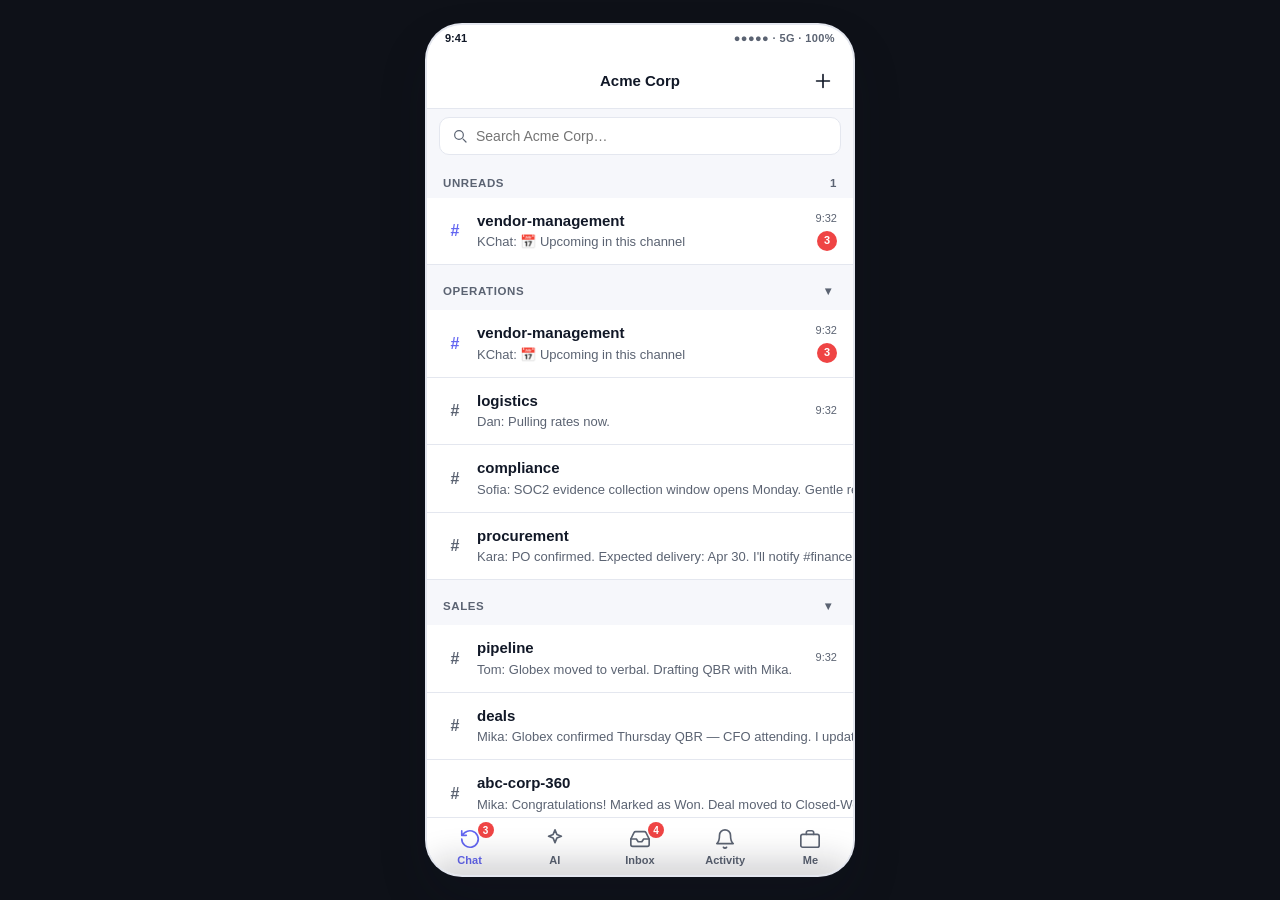
==== mobile/index.html @ 50e3dfcb "feat(mobile): messaging-first click-through under mobile/ - 12 screens across 5 tabs (Chat / AI / In" ====
<!doctype html>
<html lang="en">
<head>
  <meta charset="utf-8"/>
  <meta name="viewport" content="width=device-width, initial-scale=1, viewport-fit=cover"/>
  <meta name="theme-color" content="#6366f1"/>
  <title>KChat B2B — Mobile Demo</title>
  <meta name="description" content="Static HTML/CSS/JS mobile click-through demo of the KChat B2B messaging-first experience."/>

  <!-- Reuse desktop card chrome + design tokens; mobile stylesheets layer on top. -->
  <link rel="stylesheet" href="../desktop/css/variables.css"/>
  <link rel="stylesheet" href="../desktop/css/cards.css"/>
  <link rel="stylesheet" href="css/variables.css"/>
  <link rel="stylesheet" href="css/components.css"/>
  <link rel="stylesheet" href="css/layout.css"/>
  <link rel="stylesheet" href="css/tabs.css"/>
  <link rel="stylesheet" href="css/chat.css"/>
  <link rel="stylesheet" href="css/thread.css"/>
  <link rel="stylesheet" href="css/ai.css"/>
  <link rel="stylesheet" href="css/kapps.css"/>
  <link rel="stylesheet" href="css/inbox.css"/>
  <link rel="stylesheet" href="css/activity.css"/>
  <link rel="stylesheet" href="css/profile.css"/>
  <link rel="stylesheet" href="css/transitions.css"/>
</head>
<body>

<div class="phone" id="phone">
  <!-- Cosmetic top safe-area / status bar -->
  <div class="status-bar" aria-hidden="true">
    <span class="sb-time">9:41</span>
    <span class="sb-right">●●●●● · 5G · 100%</span>
  </div>

  <!-- Top app bar — title and back button rendered per screen -->
  <header class="topbar" id="topbar" role="banner"></header>

  <!-- Stacked screens. Each tab stack pushes screens here; only one is visible. -->
  <main class="content" id="content" role="main">

    <!-- Chat tab root: channel list -->
    <section class="screen" data-screen="channel-list" data-tab="chat" data-root="true"></section>
    <!-- Channel chat (pushed) -->
    <section class="screen" data-screen="channel-chat" data-tab="chat"></section>
    <!-- Thread detail (pushed) -->
    <section class="screen" data-screen="thread-detail" data-tab="chat"></section>

    <!-- AI tab root: action launcher full-screen -->
    <section class="screen" data-screen="ai-launcher" data-tab="ai" data-root="true"></section>
    <!-- Brief builder (pushed) -->
    <section class="screen" data-screen="ai-brief" data-tab="ai"></section>
    <!-- Processing (pushed) -->
    <section class="screen" data-screen="ai-processing" data-tab="ai"></section>
    <!-- Output review (pushed) -->
    <section class="screen" data-screen="ai-output" data-tab="ai"></section>

    <!-- Inbox tab root -->
    <section class="screen" data-screen="inbox" data-tab="inbox" data-root="true"></section>

    <!-- Activity tab root -->
    <section class="screen" data-screen="activity" data-tab="activity" data-root="true"></section>

    <!-- Me tab root -->
    <section class="screen" data-screen="me" data-tab="me" data-root="true"></section>

    <!-- KApps (pushed; reachable from any tab) -->
    <section class="screen" data-screen="tasks" data-tab="*"></section>
    <section class="screen" data-screen="task-detail" data-tab="*"></section>
    <section class="screen" data-screen="approval-review" data-tab="*"></section>
    <section class="screen" data-screen="ai-employee" data-tab="*"></section>

  </main>

  <!-- Bottom tab bar -->
  <nav class="tabbar" id="tabbar" role="tablist" aria-label="Primary"></nav>

  <!-- Bottom sheet container (overlay) -->
  <div class="sheet-root" id="sheet-root" aria-hidden="true">
    <div class="sheet-backdrop" data-sheet-action="close"></div>
    <div class="sheet" role="dialog" aria-modal="true">
      <div class="sheet-grabber" data-sheet-action="close"></div>
      <div class="sheet-body" id="sheet-body"></div>
    </div>
  </div>
</div>

<script type="module" src="js/app.js"></script>

</body>
</html>
---- desktop/css/variables.css ----
:root {
  /* Color system */
  --bg:           #f6f7fb;
  --surface:      #ffffff;
  --surface-2:   #f1f3f9;
  --surface-sunken: #eceff7;
  --border:       #e4e7ef;
  --border-strong:#c9cfdd;
  --text:         #111827;
  --text-muted:   #5b6372;
  --text-soft:    #8a93a6;
  --inverse:      #ffffff;

  --primary:       #6366f1;
  --primary-600:   #5457e5;
  --primary-50:    #eef0ff;
  --accent:        #8b5cf6;
  --accent-50:     #f3efff;

  --success:       #10b981;
  --success-50:    #ecfdf5;
  --warning:       #f59e0b;
  --warning-50:    #fffbeb;
  --danger:        #ef4444;
  --danger-50:     #fef2f2;
  --info:          #0ea5e9;
  --info-50:       #eff9ff;

  --ai:            #8b5cf6;
  --ai-50:         #f3efff;
  --ai-strong:     #7c3aed;

  /* Sidebar / channel dark variant */
  --sb-bg:         #1d2030;
  --sb-bg-2:       #252a3d;
  --sb-text:       #d6d9e6;
  --sb-text-mut:   #8d93a8;
  --sb-hover:      #2e3348;
  --sb-active:     #3b4162;
  --sb-divider:    #2e3348;

  /* Typography */
  --font-ui:       -apple-system, BlinkMacSystemFont, "Inter", "Segoe UI", Roboto, "Helvetica Neue", Arial, sans-serif;
  --font-mono:     ui-monospace, SFMono-Regular, Menlo, Monaco, Consolas, "Liberation Mono", "Courier New", monospace;
  --fs-xs:         11px;
  --fs-sm:         12px;
  --fs-md:         13px;
  --fs-base:       14px;
  --fs-lg:         16px;
  --fs-xl:         19px;
  --fs-2xl:        24px;

  /* Radius + shadow */
  --r-sm:          6px;
  --r-md:          10px;
  --r-lg:          14px;
  --r-xl:          20px;
  --r-pill:        999px;

  --shadow-sm:    0 1px 2px rgba(16, 24, 40, 0.06);
  --shadow-md:    0 6px 16px rgba(16, 24, 40, 0.08);
  --shadow-lg:    0 24px 48px rgba(16, 24, 40, 0.14);

  /* Layout */
  --tenant-rail-w: 60px;
  --sidebar-w:     260px;
  --right-panel-w: 380px;
  --topbar-h:      52px;
  --compose-h:     78px;

  /* Motion */
  --ease:          cubic-bezier(.2,.7,.2,1);
  --dur-fast:      120ms;
  --dur-med:       220ms;
  --dur-slow:      360ms;
}

* { box-sizing: border-box; }
html, body { margin: 0; padding: 0; height: 100%; }
body {
  font-family: var(--font-ui);
  font-size: var(--fs-base);
  color: var(--text);
  background: var(--bg);
  line-height: 1.45;
  -webkit-font-smoothing: antialiased;
  -moz-osx-font-smoothing: grayscale;
}
button { font-family: inherit; font-size: inherit; }
input, select, textarea { font-family: inherit; font-size: inherit; }
a { color: var(--primary); text-decoration: none; }
a:hover { text-decoration: underline; }
:focus-visible { outline: 2px solid var(--primary); outline-offset: 2px; }
---- desktop/css/cards.css ----
/* KApp cards rendered inline in chat */
.kcard {
  margin-top: 8px;
  border: 1px solid var(--border);
  border-radius: 12px;
  background: var(--surface);
  overflow: hidden;
  max-width: 520px;
  box-shadow: var(--shadow-sm);
}
.kcard .kcard-head {
  display: flex; align-items: center; gap: 8px;
  padding: 10px 12px;
  background: var(--surface-2);
  border-bottom: 1px solid var(--border);
  font-size: 12px;
  color: var(--text-muted);
}
.kcard .kcard-head .kc-icon {
  width: 20px; height: 20px; border-radius: 5px;
  background: var(--primary-50); color: var(--primary-600);
  display: grid; place-items: center; font-weight: 700; font-size: 10px;
}
.kcard .kcard-head .kc-title { font-weight: 600; color: var(--text); }
.kcard .kcard-head .spacer { flex: 1; }
.kcard .kcard-body { padding: 12px; }
.kcard .kcard-title {
  font-weight: 600; font-size: 14px; margin-bottom: 4px;
}
.kcard .kcard-desc {
  font-size: 12.5px; color: var(--text-muted);
  display: -webkit-box; -webkit-line-clamp: 2; -webkit-box-orient: vertical; overflow: hidden;
}
.kcard .kcard-foot {
  border-top: 1px solid var(--border);
  padding: 8px 12px;
  display: flex; gap: 8px; justify-content: flex-end; align-items: center;
  background: var(--surface);
}
.kcard .kcard-foot .meta { color: var(--text-muted); font-size: 11.5px; margin-right: auto; }

.kcard-tasks .task-mini {
  display: grid; grid-template-columns: 1fr auto; gap: 8px; padding: 6px 0;
  border-top: 1px dashed var(--border);
}
.kcard-tasks .task-mini:first-child { border-top: 0; padding-top: 0; }
.kcard-tasks .task-mini .tt { font-size: 13px; }
.kcard-tasks .task-mini .tm { font-size: 11.5px; color: var(--text-muted); }

.kcard-artifact .art-icon {
  width: 36px; height: 36px; border-radius: 8px;
  background: var(--primary-50); color: var(--primary-600);
  display: grid; place-items: center; font-weight: 700;
}

.kcard-approval .ap-amount { font-size: 16px; font-weight: 700; }

/* Integrated workspace cards (v0.5) — email / deal / calendar reminder.
   All use kcardShell so the baseline chrome matches other inline cards;
   only the left accent and the calendar reminder layout are bespoke. */
.kcard.kcard-email { border-left: 3px solid var(--info); }
.kcard.kcard-deal  { border-left: 3px solid var(--success); }

.kcard .email-ai-summary {
  display: flex; gap: 6px; align-items: flex-start;
  padding: 8px 10px;
  background: var(--ai-50);
  color: var(--ai-strong);
  border-radius: 8px;
  font-size: 12.5px;
}
.kcard .deal-ai-insight {
  padding: 8px 10px;
  background: var(--ai-50);
  color: var(--ai-strong);
  border-radius: 8px;
  font-size: 12.5px;
  display: flex; gap: 6px; align-items: center;
}
.kcard .ap-amount { font-size: 16px; font-weight: 700; }

/* Calendar reminder card — compact system-style, no full kcardShell. */
.kcard-calendar {
  margin-top: 8px;
  display: grid;
  grid-template-columns: 32px 1fr auto;
  gap: 10px; align-items: center;
  padding: 10px 12px;
  max-width: 520px;
  background: var(--surface-2);
  border: 1px solid var(--border);
  border-left: 3px solid var(--primary);
  border-radius: 10px;
  cursor: pointer;
}
.kcard-calendar .kc-cal-icon { font-size: 18px; }
.kcard-calendar .kc-cal-title { font-weight: 600; font-size: 13.5px; }
.kcard-calendar .kc-cal-meta  { font-size: 12px; color: var(--text-muted); margin-top: 2px; }
.kcard-calendar .kc-cal-ai    { font-size: 11.5px; color: var(--text-muted); margin-top: 4px; }
.kcard-calendar .kc-cal-right { display: flex; align-items: center; gap: 8px; }
.kcard-calendar .cal-avatar   { margin-left: -6px; border: 2px solid var(--surface-2); }
.kcard-calendar .cal-avatar:first-child { margin-left: 0; }
.kcard-calendar:hover { border-color: var(--primary); }

/* AI suggestion card inline */
.ai-suggest {
  border: 1px dashed var(--ai-strong);
  background: var(--ai-50);
  border-radius: 10px;
  padding: 8px 10px;
  font-size: 12.5px;
  color: var(--ai-strong);
  margin-top: 6px;
  display: inline-flex; gap: 6px; align-items: center;
}

/* Domain card on home screen */
.domain-card {
  background: var(--surface); border: 1px solid var(--border); border-radius: var(--r-lg);
  padding: 16px; cursor: pointer; transition: transform var(--dur-fast) var(--ease), box-shadow var(--dur-fast) var(--ease);
  display: flex; flex-direction: column; gap: 10px;
  min-height: 130px;
}
.domain-card:hover { transform: translateY(-2px); box-shadow: var(--shadow-md); }
.domain-card .icon {
  width: 40px; height: 40px; border-radius: 10px;
  background: linear-gradient(135deg, var(--primary-50), var(--accent-50));
  color: var(--primary-600);
  display: grid; place-items: center; font-weight: 800; font-size: 14px;
}
.domain-card h3 { margin: 0; font-size: 15px; }
.domain-card .ccount { color: var(--text-muted); font-size: 12.5px; }
.domain-card .chip-row { display: flex; gap: 6px; flex-wrap: wrap; }

.pinned-list { display: flex; flex-direction: column; gap: 8px; }
.pinned-item {
  display: grid; grid-template-columns: 28px 1fr auto; gap: 10px; align-items: center;
  padding: 10px 12px; border: 1px solid var(--border); border-radius: 10px; background: var(--surface);
  cursor: pointer;
}
.pinned-item:hover { background: var(--surface-2); }
.pinned-item .pi-icon {
  width: 28px; height: 28px; border-radius: 6px; background: var(--primary-50); color: var(--primary-600);
  display: grid; place-items: center; font-weight: 700; font-size: 10.5px;
}
.pinned-item .pi-title { font-weight: 600; font-size: 13.5px; }
.pinned-item .pi-sub { font-size: 11.5px; color: var(--text-muted); }

/* Settings tabs */
.settings-tabs { display: flex; gap: 4px; padding: 6px; background: var(--surface-2); border-radius: 10px; }
.settings-tabs button {
  background: transparent; border: 0; padding: 6px 12px; border-radius: 8px;
  cursor: pointer; font-size: 13px; color: var(--text-muted); font-weight: 600;
}
.settings-tabs button.active { background: var(--surface); color: var(--text); box-shadow: var(--shadow-sm); }

.setting-row {
  display: grid; grid-template-columns: 1fr auto; gap: 16px; align-items: center;
  padding: 12px 14px; border: 1px solid var(--border); border-radius: 10px;
  background: var(--surface); margin-bottom: 8px;
}
.setting-row .label { font-weight: 600; font-size: 13.5px; }
.setting-row .sub { color: var(--text-muted); font-size: 12px; }

/* Toggle switch */
.toggle {
  position: relative; width: 38px; height: 22px;
  background: var(--border-strong); border-radius: 999px; cursor: pointer; transition: background var(--dur-fast) var(--ease);
}
.toggle::after {
  content: ""; position: absolute; top: 2px; left: 2px;
  width: 18px; height: 18px; background: white; border-radius: 999px;
  transition: transform var(--dur-fast) var(--ease);
  box-shadow: 0 1px 2px rgba(0,0,0,.2);
}
.toggle.on { background: var(--primary); }
.toggle.on::after { transform: translateX(16px); }

/* Publish confirm card */
.publish-confirm {
  padding: 14px; border-radius: 10px; background: var(--success-50); color: #066a4f;
  border: 1px solid #b9ecd5; display: flex; align-items: center; gap: 10px; margin-bottom: 10px;
}

/* Toast */
.toast {
  position: fixed; bottom: 20px; left: 50%; transform: translateX(-50%);
  background: var(--text); color: white;
  padding: 10px 14px; border-radius: 10px; font-size: 13px;
  box-shadow: var(--shadow-lg);
  z-index: 90;
  animation: toastIn .2s ease-out;
}
@keyframes toastIn { from { opacity: 0; transform: translate(-50%, 10px);} to { opacity: 1; transform: translate(-50%, 0);} }

/* ---------------- Business-suite cards (HR / Procurement / Finance / CRM) ---------------- */
.kcard-biz .kc-icon {
  background: linear-gradient(135deg, var(--primary-50), var(--accent-50));
  color: var(--primary-600);
}
.kcard-biz .bz-grid { display: flex; flex-direction: column; gap: 8px; }
.kcard-biz .bz-row {
  display: grid; grid-template-columns: 120px 1fr auto;
  gap: 10px; align-items: center; font-size: 12.5px;
}
.kcard-biz .bz-row .bz-label { color: var(--text-muted); font-weight: 600; }
.kcard-biz .bz-row .bz-values b { font-weight: 700; }
.kcard-biz .bz-bar {
  position: relative; height: 6px; border-radius: 999px;
  background: var(--surface-2); overflow: hidden;
}
.kcard-biz .bz-bar-fill {
  position: absolute; inset: 0 auto 0 0; height: 100%;
  background: linear-gradient(90deg, var(--primary-500, #6366f1), var(--accent-500, #8b5cf6));
  border-radius: 999px;
}
.kcard-biz .bz-bar-fill.warn {
  background: linear-gradient(90deg, #f59e0b, #ef4444);
}

.kcard-biz .bz-lines { display: flex; flex-direction: column; gap: 4px; margin-top: 6px; }
.kcard-biz .bz-line {
  display: flex; justify-content: space-between; gap: 10px;
  font-size: 12.5px; padding: 4px 0;
  border-top: 1px dashed var(--border);
}
.kcard-biz .bz-line:first-child { border-top: 0; }
.kcard-biz .bz-line .num { font-variant-numeric: tabular-nums; font-weight: 600; }
.kcard-biz .bz-line .num.warn { color: #b45309; }

.kcard-biz .bz-total {
  border-top: 1px solid var(--border);
  padding-top: 6px;
  font-size: 13px;
}
.kcard-biz .bz-total .warn { color: #b45309; }

.kcard-biz .bz-row-split {
  display: grid; grid-template-columns: 1fr 1fr 1fr; gap: 12px;
  padding: 6px 0;
}
.kcard-biz .bz-big { font-size: 16px; font-weight: 700; font-variant-numeric: tabular-nums; }

/* Budget summary table-like rows */
.kcard-biz .bz-bsum-head,
.kcard-biz .bz-bsum-row {
  display: grid; grid-template-columns: 1.5fr 1fr 1fr 0.6fr;
  gap: 8px; font-size: 12px; padding: 4px 0;
  align-items: center;
}
.kcard-biz .bz-bsum-head {
  color: var(--text-muted); font-weight: 600; text-transform: uppercase;
  font-size: 10.5px; letter-spacing: 0.04em;
  border-bottom: 1px solid var(--border);
  margin-bottom: 2px;
}
.kcard-biz .bz-bsum-row { border-top: 1px dashed var(--border); }
.kcard-biz .bz-bsum-row:first-of-type { border-top: 0; }
.kcard-biz .bz-bsum-row.flagged { color: #b45309; font-weight: 600; }
.kcard-biz .bz-bsum-row.flagged .bz-bsum-var::after { content: " ⚠"; }
.kcard-biz .bz-bsum-bud,
.kcard-biz .bz-bsum-act,
.kcard-biz .bz-bsum-var { font-variant-numeric: tabular-nums; text-align: right; }
.kcard-biz .bz-bsum-name { overflow: hidden; text-overflow: ellipsis; white-space: nowrap; }

/* Deal stage pip bar */
.kcard-biz .bz-pip-row {
  display: flex; gap: 0; align-items: center; flex-wrap: wrap;
  background: var(--surface-2); border-radius: 999px; padding: 4px;
}
.kcard-biz .bz-pip {
  flex: 1; text-align: center; font-size: 11px; font-weight: 600;
  color: var(--text-muted); padding: 4px 6px; border-radius: 999px;
  min-width: 0; white-space: nowrap;
}
.kcard-biz .bz-pip.done {
  background: var(--success-50); color: #066a4f;
}
.kcard-biz .bz-pip.current {
  background: var(--primary-600, #4f46e5); color: white;
}

/* Additional status-pill colors used by biz cards */
.status-pill.flagged    { background: var(--warning-50, #fef3c7); color: #8a5200; }
.status-pill.confirmed  { background: var(--success-50); color: #066a4f; }
.status-pill.sent       { background: var(--info-50,    #dbeafe); color: #075985; }
.status-pill.within-policy { background: var(--success-50); color: #066a4f; }
.status-pill.ready-to-post { background: var(--info-50,    #dbeafe); color: #075985; }
---- mobile/css/variables.css ----
/* Mobile-specific layout tokens. Color/typography tokens are inherited from
   ../desktop/css/variables.css and remain identical so card chrome matches. */
:root {
  --topbar-h:    56px;
  --statusbar-h: 28px;
  --tabbar-h:    58px;
  --compose-h:   56px;
  --content-pad: 16px;

  --fs-base: 15px;
  --fs-sm:   13px;
  --fs-xs:   11.5px;

  --phone-w: 428px;
}

html, body {
  margin: 0; padding: 0;
  background: #0e1118;
  font-size: var(--fs-base);
  overscroll-behavior: contain;
}
body {
  display: grid;
  place-items: stretch;
  min-height: 100dvh;
}
---- mobile/css/components.css ----
/* Shared mobile UI primitives */

/* Buttons */
.btn {
  appearance: none; border: 1px solid transparent;
  border-radius: 10px;
  padding: 12px 16px;
  font-weight: 600;
  font-size: 15px;
  cursor: pointer;
  display: inline-flex; align-items: center; justify-content: center; gap: 8px;
  min-height: 44px;
  font-family: inherit;
  background: var(--surface);
  color: var(--text);
}
.btn:active { transform: scale(0.98); }
.btn-primary { background: var(--primary); color: #fff; }
.btn-primary:active { background: var(--primary-600); }
.btn-secondary { background: var(--surface); color: var(--text); border-color: var(--border); }
.btn-ghost { background: transparent; color: var(--text); }
.btn-danger { background: var(--danger); color: #fff; }
.btn-success { background: var(--success); color: #fff; }
.btn-block { display: flex; width: 100%; }
.btn-sm { padding: 8px 12px; font-size: 13px; min-height: 36px; }
.btn-icon {
  appearance: none; background: transparent; border: 0;
  width: 40px; height: 40px;
  border-radius: 10px;
  display: grid; place-items: center;
  cursor: pointer;
  color: var(--text);
}
.btn-icon:active { background: var(--surface-2); }

/* Pills / chips */
.pill {
  display: inline-flex; align-items: center; gap: 4px;
  padding: 4px 10px;
  background: var(--surface-2);
  border-radius: 999px;
  font-size: 12px;
  color: var(--text-muted);
  border: 1px solid var(--border);
}
.pill.active { background: var(--primary-50); color: var(--primary-600); border-color: var(--primary-50); }
.pill-ai {
  display: inline-flex; align-items: center;
  padding: 2px 8px;
  background: var(--ai-50);
  color: var(--ai-strong);
  border-radius: 999px;
  font-size: 11px;
  font-weight: 600;
}

.chip-row {
  display: flex; gap: 8px;
  overflow-x: auto;
  padding: 8px 12px;
  scrollbar-width: none;
}
.chip-row::-webkit-scrollbar { display: none; }
.chip-row .pill { flex: 0 0 auto; }

/* Avatars */
.avatar {
  display: inline-grid; place-items: center;
  border-radius: 999px;
  background: #6b7280;
  color: #fff;
  font-weight: 700;
  font-size: 12px;
  flex: 0 0 auto;
}
.avatar.sm { width: 28px; height: 28px; font-size: 11px; }
.avatar.md { width: 36px; height: 36px; font-size: 13px; }
.avatar.lg { width: 56px; height: 56px; font-size: 18px; }

/* Status pills (reused from desktop semantics) */
.status-pill {
  display: inline-block;
  padding: 2px 8px;
  border-radius: 999px;
  font-size: 11px;
  font-weight: 600;
  background: var(--surface-2);
  color: var(--text-muted);
}
.status-pill.todo        { background: var(--surface-2); color: var(--text-muted); }
.status-pill.in-progress { background: var(--info-50);   color: var(--info); }
.status-pill.done        { background: var(--success-50); color: var(--success); }
.status-pill.pending     { background: var(--warning-50); color: var(--warning); }
.status-pill.approved    { background: var(--success-50); color: var(--success); }
.status-pill.denied      { background: var(--danger-50);  color: var(--danger); }

/* Tags */
.tag {
  display: inline-block;
  padding: 2px 8px;
  background: var(--surface-2);
  border: 1px solid var(--border);
  border-radius: 999px;
  font-size: 11px;
  color: var(--text-muted);
}
.ai-chip {
  display: inline-flex; align-items: center; gap: 4px;
  padding: 2px 8px;
  background: var(--ai-50);
  color: var(--ai-strong);
  border-radius: 999px;
  font-size: 11px;
  font-weight: 600;
}

/* List rows */
.row { display: flex; align-items: center; gap: 8px; }
.row.gap-3 { gap: 12px; }
.row.gap-2 { gap: 8px; }
.row.items-start { align-items: flex-start; }
.row.justify-between { justify-content: space-between; }
.flex-1 { flex: 1; min-width: 0; }
.spacer { flex: 1; }
.mt-2 { margin-top: 8px; }
.mt-3 { margin-top: 12px; }
.mt-4 { margin-top: 16px; }
.text-xs { font-size: 11.5px; }
.text-muted { color: var(--text-muted); }

/* Cards */
.card {
  background: var(--surface);
  border: 1px solid var(--border);
  border-radius: 14px;
  overflow: hidden;
}
.card.padded { padding: 14px; }

/* List item rows (used widely: channels, notifications, tasks) */
.list-row {
  display: grid;
  grid-template-columns: auto 1fr auto;
  gap: 12px;
  align-items: center;
  padding: 12px 16px;
  background: var(--surface);
  border-bottom: 1px solid var(--border);
  cursor: pointer;
  min-height: 56px;
}
.list-row:active { background: var(--surface-2); }
.list-row .lr-title {
  font-weight: 600;
  font-size: 15px;
  white-space: nowrap; overflow: hidden; text-overflow: ellipsis;
}
.list-row .lr-sub {
  font-size: 13px;
  color: var(--text-muted);
  white-space: nowrap; overflow: hidden; text-overflow: ellipsis;
  margin-top: 2px;
}
.list-row .lr-right {
  display: flex; flex-direction: column; align-items: flex-end; gap: 4px;
  font-size: 11px;
  color: var(--text-muted);
  white-space: nowrap;
}
.list-row.unread .lr-title { font-weight: 700; }

.unread-dot {
  display: inline-block;
  width: 8px; height: 8px;
  background: var(--primary);
  border-radius: 999px;
}
.unread-badge {
  display: inline-grid; place-items: center;
  min-width: 20px; height: 20px;
  padding: 0 6px;
  background: var(--danger);
  color: #fff;
  border-radius: 999px;
  font-size: 11px;
  font-weight: 700;
}

/* Empty state */
.empty {
  text-align: center;
  padding: 48px 24px;
  color: var(--text-muted);
}

/* Mention */
.mention {
  background: var(--primary-50);
  color: var(--primary-600);
  padding: 0 4px;
  border-radius: 4px;
  font-weight: 600;
}
---- mobile/css/layout.css ----
/* Phone shell */
.phone {
  position: relative;
  width: 100%;
  max-width: var(--phone-w);
  margin: 0 auto;
  background: var(--bg);
  color: var(--text);
  display: grid;
  grid-template-rows: var(--statusbar-h) var(--topbar-h) 1fr var(--tabbar-h);
  height: 100dvh;
  min-height: 100dvh;
  overflow: hidden;
  font-family: var(--font-ui);
  /* Subtle device frame outline on tablet/desktop viewports */
  box-shadow: 0 0 0 1px var(--border), 0 24px 48px rgba(16,24,40,0.18);
}
@media (min-width: 480px) {
  .phone {
    margin: 24px auto;
    height: calc(100dvh - 48px);
    min-height: 720px;
    border-radius: 36px;
    border: 1px solid var(--border);
  }
}

/* Status bar (cosmetic) */
.status-bar {
  display: flex; align-items: center; justify-content: space-between;
  padding: 0 18px;
  font-size: 11px; font-weight: 600;
  color: var(--text);
  background: var(--surface);
  border-bottom: 1px solid transparent;
}
.status-bar .sb-right { color: var(--text-muted); letter-spacing: 0.4px; }

/* Top bar */
.topbar {
  display: grid;
  grid-template-columns: 56px 1fr 56px;
  align-items: center;
  padding: 0 8px;
  background: var(--surface);
  border-bottom: 1px solid var(--border);
  z-index: 5;
}
.topbar .tb-back,
.topbar .tb-action {
  appearance: none; border: 0; background: transparent;
  width: 44px; height: 44px;
  display: grid; place-items: center;
  border-radius: 10px;
  color: var(--text);
  cursor: pointer;
}
.topbar .tb-back:active,
.topbar .tb-action:active { background: var(--surface-2); }
.topbar .tb-back[hidden] { visibility: hidden; }
.topbar .tb-title {
  display: flex; flex-direction: column; align-items: center; justify-content: center;
  font-weight: 600;
  text-align: center;
  line-height: 1.15;
  font-size: 15px;
  overflow: hidden;
}
.topbar .tb-title .tb-sub {
  font-weight: 500; font-size: 11.5px; color: var(--text-muted);
  white-space: nowrap; overflow: hidden; text-overflow: ellipsis; max-width: 100%;
}
.topbar .tb-actions {
  display: flex; justify-content: flex-end; gap: 2px;
}

/* Content stack */
.content {
  position: relative;
  background: var(--bg);
  overflow: hidden;
}
.screen {
  position: absolute;
  inset: 0;
  overflow-y: auto;
  -webkit-overflow-scrolling: touch;
  display: none;
  background: var(--bg);
}
.screen.active { display: block; }
.screen.pushing,
.screen.pushed { display: block; }

/* Generic page wrapper */
.page {
  padding: var(--content-pad);
}
.page > h1 {
  font-size: 22px;
  margin: 0 0 12px;
}

/* Sticky search bar (used in channel list, ai launcher) */
.search-bar {
  position: sticky; top: 0;
  background: var(--bg);
  padding: 8px 12px 6px;
  z-index: 2;
}
.search-bar input {
  width: 100%;
  height: 38px;
  border: 1px solid var(--border);
  background: var(--surface);
  border-radius: 10px;
  padding: 0 12px 0 36px;
  font-size: 14px;
  color: var(--text);
  background-image: url("data:image/svg+xml,%3Csvg xmlns='http://www.w3.org/2000/svg' width='16' height='16' viewBox='0 0 24 24' fill='none' stroke='%235b6372' stroke-width='1.8' stroke-linecap='round' stroke-linejoin='round'%3E%3Cpath d='M21 21l-4.3-4.3M17 10.5A6.5 6.5 0 1 1 4 10.5a6.5 6.5 0 0 1 13 0Z'/%3E%3C/svg%3E");
  background-repeat: no-repeat;
  background-position: 12px 50%;
  outline: none;
}
.search-bar input:focus { border-color: var(--primary); }

/* Sticky bottom action bar inside screens */
.sticky-footer {
  position: sticky; bottom: 0;
  background: var(--surface);
  border-top: 1px solid var(--border);
  padding: 12px var(--content-pad);
  display: flex; flex-direction: column; gap: 8px;
}

/* Section header */
.sec-head {
  display: flex; align-items: center; justify-content: space-between;
  padding: 14px var(--content-pad) 6px;
  font-size: 11.5px;
  font-weight: 700;
  letter-spacing: 0.6px;
  text-transform: uppercase;
  color: var(--text-muted);
}
.sec-head button {
  background: none; border: 0; color: var(--text-muted);
  font: inherit; padding: 4px 6px; cursor: pointer;
  letter-spacing: 0;
}
.sec-head button .caret { transition: transform 160ms; display: inline-block; }
.sec-head[data-collapsed="true"] button .caret { transform: rotate(-90deg); }
---- mobile/css/tabs.css ----
.tabbar {
  display: grid;
  grid-template-columns: repeat(5, 1fr);
  background: var(--surface);
  border-top: 1px solid var(--border);
  padding-bottom: env(safe-area-inset-bottom, 0);
  z-index: 4;
}
.tab-btn {
  appearance: none; border: 0; background: transparent;
  display: flex; flex-direction: column; align-items: center; justify-content: center;
  gap: 2px;
  padding: 6px 4px 8px;
  color: var(--text-muted);
  cursor: pointer;
  position: relative;
  min-height: 44px;
}
.tab-btn .ti {
  display: grid; place-items: center;
  width: 26px; height: 26px;
}
.tab-btn .tl {
  font-size: 11px;
  font-weight: 600;
}
.tab-btn.active {
  color: var(--primary);
}
.tab-btn:active { background: var(--surface-2); }
.tab-btn .badge {
  position: absolute;
  top: 4px;
  right: calc(50% - 24px);
  min-width: 16px; height: 16px;
  background: var(--danger);
  color: #fff;
  border-radius: 999px;
  font-size: 10px;
  font-weight: 700;
  padding: 0 5px;
  display: grid; place-items: center;
}
---- mobile/css/chat.css ----
/* Channel list (Chat tab root) */
.channel-list { padding-bottom: 24px; }
.channel-row {
  display: grid;
  grid-template-columns: 24px 1fr auto;
  gap: 10px;
  align-items: center;
  padding: 12px 16px;
  background: var(--surface);
  border-bottom: 1px solid var(--border);
  cursor: pointer;
  min-height: 60px;
}
.channel-row:active { background: var(--surface-2); }
.channel-row .ch-hash {
  text-align: center;
  font-weight: 700;
  font-size: 16px;
  color: var(--text-muted);
}
.channel-row.unread .ch-hash { color: var(--primary); }
.channel-row .ch-name {
  font-weight: 600;
  font-size: 15px;
  white-space: nowrap; overflow: hidden; text-overflow: ellipsis;
}
.channel-row.unread .ch-name { font-weight: 700; }
.channel-row .ch-preview {
  font-size: 13px;
  color: var(--text-muted);
  white-space: nowrap; overflow: hidden; text-overflow: ellipsis;
  margin-top: 2px;
}
.channel-row .ch-right {
  display: flex; flex-direction: column; align-items: flex-end; gap: 4px;
  font-size: 11px;
  color: var(--text-muted);
}

/* DM rows (avatar instead of hash) */
.dm-row { grid-template-columns: 36px 1fr auto; }

/* Channel chat layout: header(implicit topbar) + messages + compose */
.chat-screen {
  display: grid;
  grid-template-rows: 1fr var(--compose-h);
  height: 100%;
}
.chat-messages {
  overflow-y: auto;
  padding: 12px 12px 16px;
  -webkit-overflow-scrolling: touch;
}
.message-mob {
  display: grid;
  grid-template-columns: 36px 1fr;
  gap: 10px;
  padding: 8px 4px;
  position: relative;
}
.message-mob.continuation { padding-top: 0; }
.message-mob .avatar-spacer { width: 36px; }
.message-mob .head {
  display: flex; align-items: baseline; gap: 6px;
  font-size: 13px;
  margin-bottom: 2px;
}
.message-mob .head .name { font-weight: 700; }
.message-mob .head .name.ai { color: var(--ai-strong); }
.message-mob .head .ts { font-size: 11px; color: var(--text-muted); }
.message-mob .body {
  font-size: 14.5px;
  line-height: 1.42;
  word-wrap: break-word;
  overflow-wrap: anywhere;
}
.message-mob.system {
  grid-template-columns: 1fr;
  background: var(--surface-2);
  border-radius: 8px;
  padding: 6px 10px;
  font-size: 12.5px;
  color: var(--text-muted);
  margin: 6px 0;
}

/* Override desktop card sizing for mobile width */
.kcard { max-width: 100% !important; }
.kcard-calendar { max-width: 100% !important; }

/* Inline message-action bar (shown on tap) */
.msg-action-bar {
  position: absolute;
  bottom: -8px;
  left: 46px;
  display: flex;
  gap: 4px;
  padding: 4px;
  background: var(--surface);
  border: 1px solid var(--border);
  border-radius: 999px;
  box-shadow: var(--shadow-md);
  z-index: 3;
}
.msg-action-bar button {
  appearance: none; background: transparent; border: 0;
  padding: 6px 10px;
  font-size: 12px;
  font-weight: 600;
  color: var(--text);
  cursor: pointer;
  border-radius: 999px;
}
.msg-action-bar button:active { background: var(--surface-2); }
.msg-action-bar button.ai { color: var(--ai-strong); }

/* Typing indicator */
.typing {
  display: inline-flex; gap: 3px;
  padding: 6px 10px;
  background: var(--surface-2);
  border-radius: 16px;
  margin: 4px 0;
}
.typing span {
  width: 6px; height: 6px;
  background: var(--text-muted);
  border-radius: 999px;
  animation: typing-bounce 1.2s infinite;
}
.typing span:nth-child(2) { animation-delay: 0.15s; }
.typing span:nth-child(3) { animation-delay: 0.3s; }
@keyframes typing-bounce {
  0%, 60%, 100% { opacity: 0.3; transform: translateY(0); }
  30% { opacity: 1; transform: translateY(-3px); }
}

/* Compose bar */
.compose {
  display: grid;
  grid-template-columns: 40px 1fr 40px 40px;
  gap: 6px;
  align-items: center;
  padding: 6px 10px;
  background: var(--surface);
  border-top: 1px solid var(--border);
}
.compose input {
  height: 40px;
  border: 1px solid var(--border);
  background: var(--surface-2);
  border-radius: 20px;
  padding: 0 14px;
  font-size: 14px;
  color: var(--text);
  outline: none;
  width: 100%;
  font-family: inherit;
}
.compose input:focus { border-color: var(--primary); background: var(--surface); }
.compose .btn-icon.sparkle { color: var(--ai-strong); }
.compose .btn-icon.send    { color: var(--primary); }

/* Attachments inside chat */
.attachments {
  display: flex; flex-direction: column; gap: 6px; margin-top: 6px;
}
.attachment {
  display: grid;
  grid-template-columns: 32px 1fr;
  gap: 8px; align-items: center;
  background: var(--surface-2);
  border: 1px solid var(--border);
  border-radius: 10px;
  padding: 8px 10px;
  font-size: 13px;
}
.attachment .file-icon {
  width: 32px; height: 32px;
  background: var(--primary-50);
  color: var(--primary-600);
  border-radius: 6px;
  display: grid; place-items: center;
  font-size: 10px; font-weight: 700;
}
.attachment .b { font-weight: 600; }

/* Drive ref pill */
.drive-ref-pill {
  display: inline-flex; align-items: center; gap: 4px;
  padding: 4px 8px; margin-top: 4px;
  background: var(--surface-2);
  border: 1px solid var(--border);
  border-radius: 999px;
  font-size: 11.5px;
  color: var(--text-muted);
  cursor: pointer;
}
---- mobile/css/thread.css ----
/* Thread detail */
.thread-screen {
  display: grid;
  grid-template-rows: auto 1fr auto;
  height: 100%;
}
.thread-header {
  background: var(--surface);
  border-bottom: 1px solid var(--border);
  padding: 10px var(--content-pad);
}
.thread-header .th-parent {
  font-size: 13px;
  color: var(--text-muted);
  margin-bottom: 4px;
}
.thread-header .th-title {
  font-weight: 600;
}
.thread-linked {
  display: flex; gap: 6px;
  overflow-x: auto;
  padding: 8px var(--content-pad);
  background: var(--surface);
  border-bottom: 1px solid var(--border);
  scrollbar-width: none;
}
.thread-linked::-webkit-scrollbar { display: none; }
.thread-linked .linked-chip {
  flex: 0 0 auto;
  display: inline-flex; align-items: center; gap: 6px;
  padding: 6px 10px;
  background: var(--primary-50);
  color: var(--primary-600);
  border-radius: 999px;
  font-size: 12px;
  font-weight: 600;
  cursor: pointer;
  border: 0;
}
.thread-messages {
  overflow-y: auto;
  padding: 12px;
}
.thread-actions-bar {
  display: flex; gap: 6px;
  overflow-x: auto;
  padding: 8px 12px;
  background: var(--surface);
  border-top: 1px solid var(--border);
  scrollbar-width: none;
}
.thread-actions-bar::-webkit-scrollbar { display: none; }
.thread-actions-bar .pill {
  flex: 0 0 auto;
  background: var(--ai-50);
  color: var(--ai-strong);
  border-color: var(--ai-50);
  cursor: pointer;
}
---- mobile/css/ai.css ----
/* AI launcher / brief / processing / output */

.ai-suggest-card {
  display: grid;
  grid-template-columns: 32px 1fr;
  gap: 10px;
  padding: 12px 14px;
  background: var(--surface);
  border: 1px solid var(--border);
  border-radius: 12px;
  cursor: pointer;
}
.ai-suggest-card .as-icon {
  width: 32px; height: 32px;
  border-radius: 8px;
  display: grid; place-items: center;
  background: var(--ai-50);
  color: var(--ai-strong);
}
.ai-suggest-card .as-label { font-weight: 600; font-size: 14px; }
.ai-suggest-card .as-sub { font-size: 12px; color: var(--text-muted); margin-top: 2px; }

.action-grid {
  display: grid;
  grid-template-columns: 1fr 1fr;
  gap: 10px;
  padding: 0 var(--content-pad) 24px;
}
.action-tile-mob {
  background: var(--surface);
  border: 1px solid var(--border);
  border-radius: 14px;
  padding: 14px;
  display: flex; flex-direction: column; gap: 4px;
  min-height: 96px;
  cursor: pointer;
  position: relative;
}
.action-tile-mob:active { background: var(--surface-2); }
.action-tile-mob .at-icon {
  width: 32px; height: 32px;
  border-radius: 8px;
  background: var(--primary-50);
  color: var(--primary-600);
  display: grid; place-items: center;
  font-weight: 700;
  margin-bottom: 4px;
}
.action-tile-mob .at-label {
  display: flex; align-items: center; gap: 6px;
  font-weight: 600; font-size: 14px;
}
.action-tile-mob .at-sub {
  font-size: 11.5px;
  color: var(--text-muted);
  line-height: 1.3;
}
.mode-badge {
  font-size: 9.5px;
  font-weight: 700;
  padding: 1px 6px;
  border-radius: 999px;
  letter-spacing: 0.4px;
  text-transform: uppercase;
}
.mode-badge.mode-auto   { background: var(--ai-50);  color: var(--ai-strong); }
.mode-badge.mode-inline { background: var(--info-50); color: var(--info); }

/* Brief builder form */
.brief-form { padding: 16px; display: flex; flex-direction: column; gap: 14px; }
.brief-form label {
  display: flex; flex-direction: column; gap: 6px;
  font-size: 13px;
  font-weight: 600;
  color: var(--text);
}
.brief-form input,
.brief-form select,
.brief-form textarea {
  width: 100%;
  border: 1px solid var(--border);
  border-radius: 10px;
  padding: 10px 12px;
  font-size: 14px;
  background: var(--surface);
  color: var(--text);
  font-family: inherit;
  outline: none;
  min-height: 44px;
}
.brief-form textarea { min-height: 80px; resize: vertical; }
.brief-form .chips {
  display: flex; flex-wrap: wrap; gap: 6px;
}
.brief-form .chips .pill { cursor: pointer; }
.privacy-card {
  display: grid;
  grid-template-columns: 32px 1fr;
  gap: 10px;
  padding: 12px;
  background: var(--ai-50);
  border-radius: 12px;
  color: var(--ai-strong);
  font-size: 12.5px;
  margin-top: 4px;
}
.privacy-card .pc-icon {
  width: 32px; height: 32px;
  border-radius: 8px;
  background: rgba(255,255,255,0.5);
  display: grid; place-items: center;
}

/* Processing */
.proc-stage {
  display: flex; flex-direction: column; align-items: center; justify-content: center;
  height: 100%;
  padding: 32px 24px;
  text-align: center;
  gap: 24px;
}
.proc-spinner {
  width: 64px; height: 64px;
  border-radius: 999px;
  border: 4px solid var(--ai-50);
  border-top-color: var(--ai-strong);
  animation: proc-spin 1.1s linear infinite;
}
@keyframes proc-spin { to { transform: rotate(360deg); } }
.proc-steps {
  width: 100%;
  display: flex; flex-direction: column; gap: 10px;
  text-align: left;
}
.proc-step {
  display: grid;
  grid-template-columns: 24px 1fr;
  gap: 10px;
  padding: 10px 12px;
  border-radius: 10px;
  background: var(--surface);
  border: 1px solid var(--border);
  font-size: 13px;
}
.proc-step.active { border-color: var(--ai-strong); background: var(--ai-50); color: var(--ai-strong); }
.proc-step.done   { color: var(--success); }
.proc-step .ps-icon { display: grid; place-items: center; }

/* Output review */
.output-doc { padding: 16px; }
.output-doc h2 {
  margin: 0 0 4px;
  font-size: 20px;
}
.output-doc .sources {
  margin-top: 12px;
  background: var(--surface);
  border: 1px solid var(--border);
  border-radius: 12px;
  padding: 12px;
}
.output-doc .sources summary {
  font-weight: 600;
  cursor: pointer;
  list-style: none;
}
.output-doc .sources summary::-webkit-details-marker { display: none; }
.output-doc .sources li { font-size: 13px; color: var(--text-muted); }
.output-doc .section {
  margin-top: 16px;
  background: var(--surface);
  border: 1px solid var(--border);
  border-radius: 12px;
  padding: 12px 14px;
}
.output-doc .section h3 {
  display: flex; align-items: center; gap: 8px;
  font-size: 14px;
  margin: 0 0 6px;
}
.output-doc .section .conf {
  margin-left: auto;
  font-size: 10.5px;
  font-weight: 700;
  text-transform: uppercase;
  padding: 2px 8px;
  border-radius: 999px;
  background: var(--success-50);
  color: var(--success);
}
.output-doc .section .conf.review { background: var(--warning-50); color: var(--warning); }
.output-doc .section p {
  margin: 0;
  font-size: 13.5px;
  line-height: 1.5;
  color: var(--text);
}
---- mobile/css/kapps.css ----
/* Tasks list & detail */
.task-row {
  display: grid;
  grid-template-columns: 36px 1fr auto;
  gap: 10px;
  align-items: center;
  padding: 12px 16px;
  background: var(--surface);
  border-bottom: 1px solid var(--border);
  cursor: pointer;
  min-height: 56px;
}
.task-row:active { background: var(--surface-2); }
.task-row .tt {
  font-size: 14px;
  font-weight: 600;
  white-space: nowrap; overflow: hidden; text-overflow: ellipsis;
}
.task-row .tm {
  font-size: 12px;
  color: var(--text-muted);
  margin-top: 2px;
  display: flex; align-items: center; gap: 6px;
}
.task-detail { padding: 16px; display: flex; flex-direction: column; gap: 12px; }
.task-detail h2 { margin: 0; font-size: 19px; }
.task-detail .meta-grid {
  display: grid;
  grid-template-columns: 80px 1fr;
  gap: 8px 12px;
  font-size: 13px;
}
.task-detail .meta-grid .k { color: var(--text-muted); }

/* Approval review */
.approval-screen { padding: 16px; display: flex; flex-direction: column; gap: 14px; }
.approval-hero {
  background: var(--surface);
  border: 1px solid var(--border);
  border-radius: 14px;
  padding: 16px;
}
.approval-hero h2 { margin: 0 0 6px; font-size: 18px; }
.approval-hero .amount {
  font-size: 28px; font-weight: 800;
  margin: 8px 0;
  color: var(--text);
}
.approval-hero .desc { font-size: 13px; color: var(--text-muted); line-height: 1.5; }
.audit-trail {
  background: var(--surface);
  border: 1px solid var(--border);
  border-radius: 14px;
  padding: 12px 14px;
}
.audit-trail h3 { margin: 0 0 8px; font-size: 13px; text-transform: uppercase; letter-spacing: 0.5px; color: var(--text-muted); }
.audit-step {
  display: grid;
  grid-template-columns: 20px 1fr auto;
  gap: 10px;
  padding: 8px 0;
  border-top: 1px dashed var(--border);
  font-size: 13px;
}
.audit-step:first-of-type { border-top: 0; padding-top: 0; }
.audit-step .as-dot {
  width: 10px; height: 10px;
  border-radius: 999px;
  background: var(--success);
  margin-top: 5px;
}
.audit-step.pending .as-dot { background: var(--warning); }
.audit-step .as-meta { font-size: 11px; color: var(--text-muted); margin-top: 2px; }

/* AI Employee */
.ai-emp-screen { padding: 16px; display: flex; flex-direction: column; gap: 14px; }
.ai-emp-hero {
  background: var(--surface);
  border: 1px solid var(--border);
  border-radius: 14px;
  padding: 16px;
  display: grid;
  grid-template-columns: 64px 1fr;
  gap: 14px;
  align-items: center;
}
.ai-emp-hero .role { color: var(--text-muted); font-size: 13px; }
.ai-emp-hero .status { color: var(--ai-strong); font-size: 12px; margin-top: 4px; }
.ai-budget {
  background: var(--surface);
  border: 1px solid var(--border);
  border-radius: 14px;
  padding: 14px;
}
.ai-budget .bar {
  height: 8px;
  background: var(--surface-2);
  border-radius: 999px;
  overflow: hidden;
  margin: 8px 0;
}
.ai-budget .bar > div {
  height: 100%;
  background: var(--ai-strong);
  border-radius: 999px;
}
.ai-budget.cooling .bar > div { background: var(--warning); }
.queue-item {
  display: grid;
  grid-template-columns: 1fr auto;
  gap: 8px;
  padding: 10px 0;
  border-top: 1px dashed var(--border);
  font-size: 13px;
}
.queue-item:first-child { border-top: 0; padding-top: 0; }
---- mobile/css/inbox.css ----
.inbox-row {
  display: grid;
  grid-template-columns: 36px 1fr auto;
  gap: 12px;
  align-items: flex-start;
  padding: 14px 16px;
  background: var(--surface);
  border-bottom: 1px solid var(--border);
  cursor: pointer;
  min-height: 60px;
}
.inbox-row:active { background: var(--surface-2); }
.inbox-row .ib-icon {
  width: 36px; height: 36px;
  border-radius: 10px;
  display: grid; place-items: center;
  background: var(--surface-2);
  color: var(--text-muted);
  font-weight: 700;
}
.inbox-row.k-mention   .ib-icon { background: var(--primary-50);  color: var(--primary-600); }
.inbox-row.k-approval  .ib-icon { background: var(--warning-50);  color: var(--warning); }
.inbox-row.k-ai        .ib-icon { background: var(--ai-50);       color: var(--ai-strong); }
.inbox-row.k-thread    .ib-icon { background: var(--info-50);     color: var(--info); }
.inbox-row.k-budget    .ib-icon { background: var(--surface-2);   color: var(--text-muted); }
.inbox-row.k-email     .ib-icon { background: var(--info-50);     color: var(--info); }
.inbox-row.k-calendar  .ib-icon { background: var(--success-50);  color: var(--success); }
.inbox-row .ib-title {
  font-weight: 600;
  font-size: 14px;
  line-height: 1.3;
}
.inbox-row.unread .ib-title { font-weight: 700; }
.inbox-row .ib-preview {
  font-size: 12.5px;
  color: var(--text-muted);
  margin-top: 4px;
  line-height: 1.35;
}
.inbox-row .ib-right {
  display: flex; flex-direction: column; align-items: flex-end; gap: 4px;
  font-size: 11px;
  color: var(--text-muted);
  white-space: nowrap;
}
.action-required-banner {
  margin: 12px var(--content-pad) 0;
  padding: 8px 12px;
  background: var(--warning-50);
  color: var(--warning);
  font-weight: 700;
  font-size: 12px;
  border-radius: 8px;
  display: flex; align-items: center; gap: 6px;
}
---- mobile/css/activity.css ----
.activity-row {
  display: grid;
  grid-template-columns: 36px 1fr auto;
  gap: 10px;
  align-items: center;
  padding: 12px 16px;
  background: var(--surface);
  border-bottom: 1px solid var(--border);
  cursor: pointer;
  min-height: 56px;
}
.activity-row:active { background: var(--surface-2); }
.activity-row .ac-text { font-size: 13.5px; line-height: 1.35; }
.activity-row .ac-text b { font-weight: 700; }
.activity-row .ac-ts { font-size: 11px; color: var(--text-muted); white-space: nowrap; }
---- mobile/css/profile.css ----
.me-page { display: flex; flex-direction: column; gap: 14px; padding: 16px; }
.me-hero {
  background: var(--surface);
  border: 1px solid var(--border);
  border-radius: 16px;
  padding: 18px;
  display: grid;
  grid-template-columns: 64px 1fr;
  gap: 14px;
  align-items: center;
}
.me-hero .me-name { font-weight: 700; font-size: 18px; }
.me-hero .me-role { color: var(--text-muted); font-size: 13px; }
.me-hero .me-ws   { color: var(--text-muted); font-size: 12px; margin-top: 2px; }
.me-section {
  background: var(--surface);
  border: 1px solid var(--border);
  border-radius: 14px;
  overflow: hidden;
}
.me-section h3 {
  margin: 0;
  padding: 12px 14px 4px;
  font-size: 11.5px;
  font-weight: 700;
  text-transform: uppercase;
  letter-spacing: 0.5px;
  color: var(--text-muted);
}
.me-section .me-row {
  display: grid;
  grid-template-columns: 28px 1fr auto;
  gap: 10px;
  align-items: center;
  padding: 12px 14px;
  border-top: 1px solid var(--border);
  font-size: 14px;
  cursor: pointer;
}
.me-section .me-row:first-of-type { border-top: 0; }
.me-section .me-row:active { background: var(--surface-2); }
.me-section .me-row .me-ic { color: var(--text-muted); display: grid; place-items: center; }

.ai-employee-strip {
  display: flex;
  gap: 10px;
  overflow-x: auto;
  padding: 12px 14px;
  scrollbar-width: none;
}
.ai-employee-strip::-webkit-scrollbar { display: none; }
.ai-employee-strip .ai-chip-card {
  flex: 0 0 auto;
  width: 88px;
  display: flex; flex-direction: column; align-items: center; gap: 6px;
  cursor: pointer;
}
.ai-employee-strip .ai-chip-card .name {
  font-size: 11.5px;
  font-weight: 600;
  text-align: center;
  white-space: nowrap; overflow: hidden; text-overflow: ellipsis;
  max-width: 100%;
}
.ai-employee-strip .ai-chip-card .status-dot {
  width: 8px; height: 8px;
  border-radius: 999px;
  background: var(--success);
  display: inline-block;
}
.ai-employee-strip .ai-chip-card .status-dot.cooling { background: var(--warning); }

.tenant-row {
  display: grid;
  grid-template-columns: 36px 1fr 24px;
  gap: 12px;
  align-items: center;
  padding: 12px 14px;
  border-top: 1px solid var(--border);
  cursor: pointer;
}
.tenant-row:first-of-type { border-top: 0; }
.tenant-row .t-icon {
  width: 36px; height: 36px;
  border-radius: 10px;
  display: grid; place-items: center;
  color: #fff;
  font-weight: 700;
  font-size: 13px;
}
.tenant-row .t-name { font-weight: 600; font-size: 14px; }
.tenant-row .t-desc { font-size: 12px; color: var(--text-muted); margin-top: 2px; }
.tenant-row.active .t-check { color: var(--primary); }
---- mobile/css/transitions.css ----
/* Push / pop view transitions */
.screen.push-enter {
  animation: push-in 240ms cubic-bezier(.2,.7,.2,1) forwards;
}
.screen.pop-leave {
  animation: pop-out 200ms cubic-bezier(.4,.0,1,1) forwards;
  z-index: 6;
}
@keyframes push-in {
  from { transform: translateX(100%); opacity: 0.6; }
  to   { transform: translateX(0); opacity: 1; }
}
@keyframes pop-out {
  from { transform: translateX(0); opacity: 1; }
  to   { transform: translateX(100%); opacity: 0.6; }
}

/* Bottom sheet */
.sheet-root {
  position: absolute;
  inset: 0;
  z-index: 10;
  pointer-events: none;
  display: flex; flex-direction: column; justify-content: flex-end;
}
.sheet-root.open { pointer-events: auto; }
.sheet-backdrop {
  position: absolute; inset: 0;
  background: rgba(15, 17, 25, 0.45);
  opacity: 0;
  transition: opacity 200ms ease;
}
.sheet-root.open .sheet-backdrop { opacity: 1; }
.sheet {
  position: relative;
  background: var(--surface);
  border-radius: 18px 18px 0 0;
  max-height: 85%;
  display: flex; flex-direction: column;
  transform: translateY(100%);
  transition: transform 240ms cubic-bezier(.2,.7,.2,1);
  box-shadow: 0 -16px 32px rgba(15,17,25,0.18);
  overflow: hidden;
}
.sheet-root.open .sheet { transform: translateY(0); }
.sheet-grabber {
  display: block;
  width: 40px; height: 4px;
  background: var(--border-strong);
  border-radius: 999px;
  margin: 8px auto;
  cursor: pointer;
}
.sheet-body {
  overflow-y: auto;
  padding: 0 0 24px;
}
.sheet-body h2 {
  margin: 0;
  padding: 6px 16px 12px;
  font-size: 17px;
}

/* Toast */
.toast {
  position: absolute;
  left: 50%;
  bottom: calc(var(--tabbar-h) + 16px);
  transform: translate(-50%, 12px);
  background: rgba(15, 17, 25, 0.92);
  color: #fff;
  padding: 10px 16px;
  border-radius: 999px;
  font-size: 13px;
  font-weight: 500;
  z-index: 20;
  opacity: 0;
  transition: opacity 200ms, transform 200ms;
  pointer-events: none;
  max-width: 80%;
  text-align: center;
}
.toast.show { opacity: 1; transform: translate(-50%, 0); }
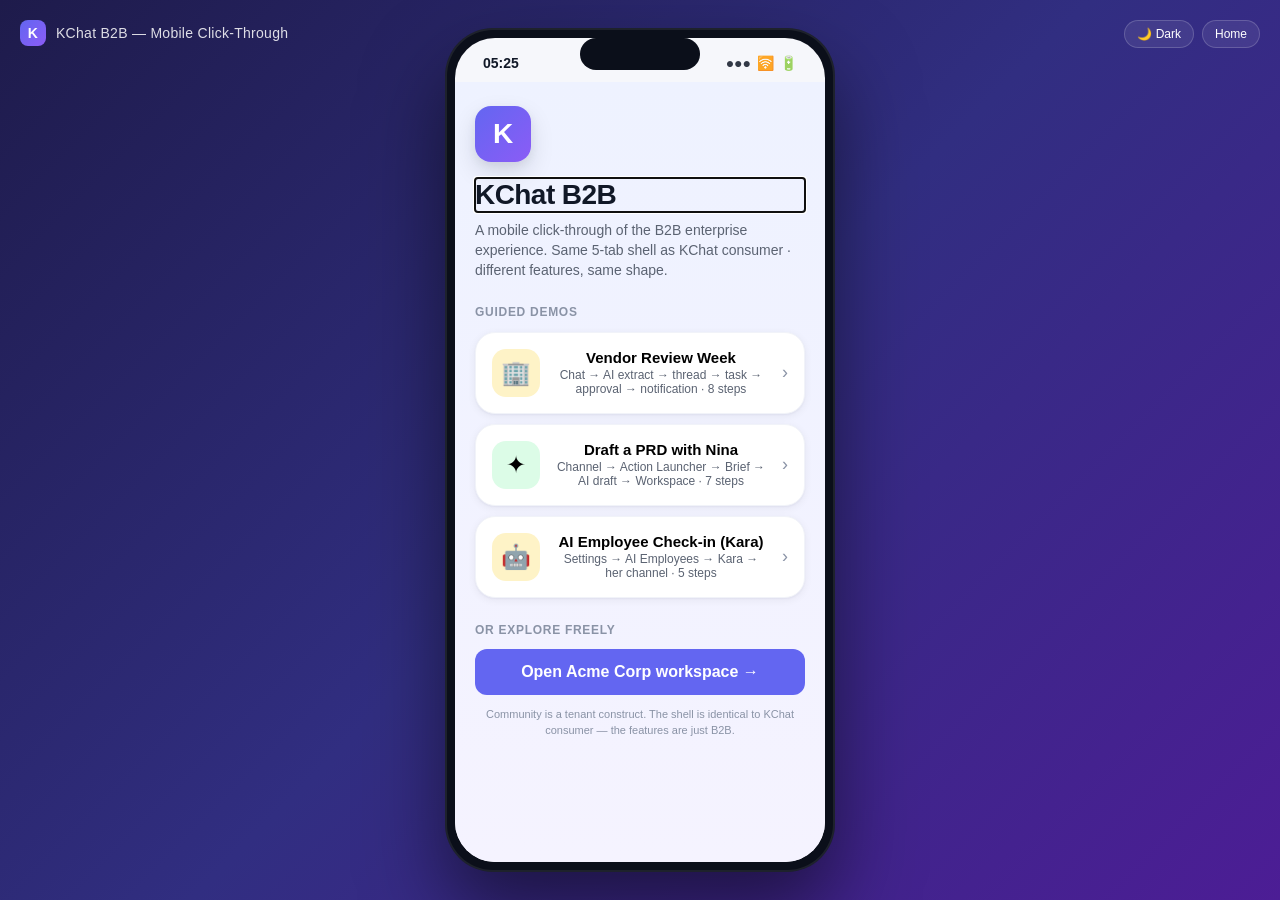
==== commit 6ec5d180: "feat(mobile): rebuild mobile click-through to mirror B2C prototype shell The previous v0.6 mobile ha" ====
--- a/mobile/index.html
+++ b/mobile/index.html
@@ -3,88 +3,1285 @@
 <head>
   <meta charset="utf-8"/>
   <meta name="viewport" content="width=device-width, initial-scale=1, viewport-fit=cover"/>
-  <meta name="theme-color" content="#6366f1"/>
+  <meta name="theme-color" content="#6366F1"/>
   <title>KChat B2B — Mobile Demo</title>
-  <meta name="description" content="Static HTML/CSS/JS mobile click-through demo of the KChat B2B messaging-first experience."/>
-
-  <!-- Reuse desktop card chrome + design tokens; mobile stylesheets layer on top. -->
-  <link rel="stylesheet" href="../desktop/css/variables.css"/>
-  <link rel="stylesheet" href="../desktop/css/cards.css"/>
-  <link rel="stylesheet" href="css/variables.css"/>
+  <meta name="description" content="Static HTML/CSS/JS mobile click-through demo of the KChat B2B enterprise messaging-first experience."/>
+  <link rel="stylesheet" href="css/style.css"/>
   <link rel="stylesheet" href="css/components.css"/>
-  <link rel="stylesheet" href="css/layout.css"/>
-  <link rel="stylesheet" href="css/tabs.css"/>
-  <link rel="stylesheet" href="css/chat.css"/>
-  <link rel="stylesheet" href="css/thread.css"/>
-  <link rel="stylesheet" href="css/ai.css"/>
-  <link rel="stylesheet" href="css/kapps.css"/>
-  <link rel="stylesheet" href="css/inbox.css"/>
-  <link rel="stylesheet" href="css/activity.css"/>
-  <link rel="stylesheet" href="css/profile.css"/>
-  <link rel="stylesheet" href="css/transitions.css"/>
 </head>
 <body>
-
-<div class="phone" id="phone">
-  <!-- Cosmetic top safe-area / status bar -->
-  <div class="status-bar" aria-hidden="true">
-    <span class="sb-time">9:41</span>
-    <span class="sb-right">●●●●● · 5G · 100%</span>
+<a href="#screens" class="sr-only" style="position:absolute;top:0;left:0;z-index:9999;background:#6366F1;color:white;padding:8px 16px;">Skip to content</a>
+
+<div class="stage">
+  <div class="stage-title">
+    <span class="logo-chip">K</span>
+    <span>KChat B2B — Mobile Click-Through</span>
   </div>
-
-  <!-- Top app bar — title and back button rendered per screen -->
-  <header class="topbar" id="topbar" role="banner"></header>
-
-  <!-- Stacked screens. Each tab stack pushes screens here; only one is visible. -->
-  <main class="content" id="content" role="main">
-
-    <!-- Chat tab root: channel list -->
-    <section class="screen" data-screen="channel-list" data-tab="chat" data-root="true"></section>
-    <!-- Channel chat (pushed) -->
-    <section class="screen" data-screen="channel-chat" data-tab="chat"></section>
-    <!-- Thread detail (pushed) -->
-    <section class="screen" data-screen="thread-detail" data-tab="chat"></section>
-
-    <!-- AI tab root: action launcher full-screen -->
-    <section class="screen" data-screen="ai-launcher" data-tab="ai" data-root="true"></section>
-    <!-- Brief builder (pushed) -->
-    <section class="screen" data-screen="ai-brief" data-tab="ai"></section>
-    <!-- Processing (pushed) -->
-    <section class="screen" data-screen="ai-processing" data-tab="ai"></section>
-    <!-- Output review (pushed) -->
-    <section class="screen" data-screen="ai-output" data-tab="ai"></section>
-
-    <!-- Inbox tab root -->
-    <section class="screen" data-screen="inbox" data-tab="inbox" data-root="true"></section>
-
-    <!-- Activity tab root -->
-    <section class="screen" data-screen="activity" data-tab="activity" data-root="true"></section>
-
-    <!-- Me tab root -->
-    <section class="screen" data-screen="me" data-tab="me" data-root="true"></section>
-
-    <!-- KApps (pushed; reachable from any tab) -->
-    <section class="screen" data-screen="tasks" data-tab="*"></section>
-    <section class="screen" data-screen="task-detail" data-tab="*"></section>
-    <section class="screen" data-screen="approval-review" data-tab="*"></section>
-    <section class="screen" data-screen="ai-employee" data-tab="*"></section>
-
-  </main>
-
-  <!-- Bottom tab bar -->
-  <nav class="tabbar" id="tabbar" role="tablist" aria-label="Primary"></nav>
-
-  <!-- Bottom sheet container (overlay) -->
-  <div class="sheet-root" id="sheet-root" aria-hidden="true">
-    <div class="sheet-backdrop" data-sheet-action="close"></div>
-    <div class="sheet" role="dialog" aria-modal="true">
-      <div class="sheet-grabber" data-sheet-action="close"></div>
-      <div class="sheet-body" id="sheet-body"></div>
+  <div class="stage-tools">
+    <button onclick="KApp.toggleTheme()" id="theme-toggle-stage">🌙 Dark</button>
+    <button onclick="KApp.endDemo(); KApp.show('launcher')">Home</button>
+  </div>
+
+  <div class="phone" id="phone">
+    <div class="notch"></div>
+    <div class="phone-screen">
+      <div class="status-bar">
+        <div class="time" data-clock>09:41</div>
+        <div class="icons"><span>●●●</span><span>🛜</span><span>🔋</span></div>
+      </div>
+
+      <div class="screens" id="screens">
+
+      <!-- =============================================
+           PHASE 1 — CORE NAVIGATION
+           ============================================= -->
+
+      <!-- SCREEN: launcher -->
+      <section class="screen" id="screen-launcher">
+        <div class="content launcher-bg">
+          <div class="launcher-logo" aria-hidden="true">K</div>
+          <h1 class="launcher-title">KChat B2B</h1>
+          <p class="launcher-sub">A mobile click-through of the B2B enterprise experience. Same 5-tab shell as KChat consumer · different features, same shape.</p>
+
+          <div class="launcher-section-title">Guided demos</div>
+
+          <button class="path-card" onclick="KApp.startDemo('vendor-review')">
+            <div class="path-icon" style="background:#FEF3C7;">🏢</div>
+            <div class="path-info">
+              <h4>Vendor Review Week</h4>
+              <p>Chat → AI extract → thread → task → approval → notification · 8 steps</p>
+            </div>
+            <span class="arrow">›</span>
+          </button>
+
+          <button class="path-card community" onclick="KApp.startDemo('draft-prd')">
+            <div class="path-icon">✦</div>
+            <div class="path-info">
+              <h4>Draft a PRD with Nina</h4>
+              <p>Channel → Action Launcher → Brief → AI draft → Workspace · 7 steps</p>
+            </div>
+            <span class="arrow">›</span>
+          </button>
+
+          <button class="path-card family" onclick="KApp.startDemo('ai-employee')">
+            <div class="path-icon">🤖</div>
+            <div class="path-info">
+              <h4>AI Employee Check-in (Kara)</h4>
+              <p>Settings → AI Employees → Kara → her channel · 5 steps</p>
+            </div>
+            <span class="arrow">›</span>
+          </button>
+
+          <div class="launcher-section-title">Or explore freely</div>
+          <button class="btn btn-primary btn-full btn-lg" onclick="KApp.show('home')">Open Acme Corp workspace →</button>
+          <div class="text-xs muted-2" style="text-align:center; margin-top:12px;">
+            Community is a tenant construct. The shell is identical to KChat consumer — the features are just B2B.
+          </div>
+        </div>
+      </section>
+
+      <!-- SCREEN: home (workspace home — Message tab) -->
+      <section class="screen" id="screen-home">
+        <div class="topbar messages-topbar">
+          <div class="title">Acme Corp<div class="subtitle">Ken Nguyen · @ken</div></div>
+          <div class="actions">
+            <button class="btn-topbar-ai" onclick="KApp.show('search')" aria-label="Ask KChat AI"><span class="ai-star">✦</span></button>
+          </div>
+        </div>
+        <div class="content">
+          <!-- Tenant switcher -->
+          <div class="section-title">Workspaces</div>
+          <div class="suite-row" role="tablist" aria-label="Workspaces">
+            <button class="suite-tile active" role="tab"><span class="suite-icon" style="background:#E0E7FF;color:#4338CA;">AC</span><span class="suite-label">Acme</span></button>
+            <button class="suite-tile" role="tab"><span class="suite-icon" style="background:#DCFCE7;color:#065F46;">GX</span><span class="suite-label">Globex</span></button>
+            <button class="suite-tile" role="tab"><span class="suite-icon" style="background:#FEF3C7;color:#92400E;">AL</span><span class="suite-label">Labs</span></button>
+            <button class="suite-tile" role="tab"><span class="suite-icon" style="border:1px dashed var(--k-border); background:transparent; color:var(--k-text-3);">+</span><span class="suite-label">Join</span></button>
+          </div>
+
+          <!-- Core Intents -->
+          <div class="section-title">Core Intents</div>
+          <div class="intents-row">
+            <button class="intent-tile" id="intent-create" onclick="KApp.show('action-launcher')">
+              <div class="intent-icon">✏️</div>
+              <div class="intent-label">Create</div>
+              <div class="intent-sub">Doc · Slides · PRD · SOP</div>
+              <div class="intent-modes"><span class="intent-mode">Auto</span><span class="intent-mode inline">Inline</span></div>
+            </button>
+            <button class="intent-tile" onclick="KApp.show('action-launcher')">
+              <div class="intent-icon">🔍</div>
+              <div class="intent-label">Analyze</div>
+              <div class="intent-sub">Summarize · Extract · Report</div>
+              <div class="intent-modes"><span class="intent-mode">Auto</span><span class="intent-mode inline">Inline</span></div>
+            </button>
+            <button class="intent-tile" onclick="KApp.show('action-launcher')">
+              <div class="intent-icon">📋</div>
+              <div class="intent-label">Plan</div>
+              <div class="intent-sub">Tasks · Agenda · Risk</div>
+              <div class="intent-modes"><span class="intent-mode">Auto</span><span class="intent-mode inline">Inline</span></div>
+            </button>
+            <button class="intent-tile" onclick="KApp.show('approval-form')">
+              <div class="intent-icon">✅</div>
+              <div class="intent-label">Approve</div>
+              <div class="intent-sub">Purchase · Policy · Budget</div>
+              <div class="intent-modes"><span class="intent-mode">Auto</span></div>
+            </button>
+          </div>
+
+          <!-- Quick actions -->
+          <div class="section-title">Quick actions</div>
+          <div class="col gap-8">
+            <div class="quick-link" onclick="KApp.show('channel-list')">🗂 Browse channels<span class="chevron">›</span></div>
+            <div class="quick-link" onclick="KApp.show('ai-employee-list')">🤖 AI Employees<span class="chevron">›</span></div>
+            <div class="quick-link" onclick="KApp.show('template-gallery')">📘 Templates<span class="chevron">›</span></div>
+            <div class="quick-link" onclick="KApp.show('approval-list')">✅ Approvals awaiting you · 2<span class="chevron">›</span></div>
+          </div>
+
+          <!-- Recent channels -->
+          <div class="section-title">Recent channels</div>
+          <div class="col gap-4">
+            <div class="channel-row" onclick="KApp.show('channel-chat')">
+              <span class="channel-hash">#</span>
+              <div class="info"><div class="name">vendor-management</div><div class="last">Kara Ops AI: Orbix remediation summary ready</div></div>
+              <div class="col" style="align-items:flex-end; gap:4px;"><span class="time">09:46</span><span class="tab-badge" style="position:static;">4</span></div>
+            </div>
+            <div class="channel-row" onclick="KApp.show('channel-chat')">
+              <span class="channel-hash">#</span>
+              <div class="info"><div class="name">specs</div><div class="last">Nina PM AI: Drafting Vendor Portal v2 PRD</div></div>
+              <div class="col" style="align-items:flex-end; gap:4px;"><span class="time">14:33</span><span class="tab-badge" style="position:static;">3</span></div>
+            </div>
+            <div class="channel-row" onclick="KApp.show('channel-chat')">
+              <span class="channel-hash">#</span>
+              <div class="info"><div class="name">deals</div><div class="last">Mika Sales AI: QBR draft · 2 risks flagged</div></div>
+              <div class="col" style="align-items:flex-end; gap:4px;"><span class="time">11:32</span><span class="tab-badge" style="position:static;">1</span></div>
+            </div>
+            <div class="channel-row" onclick="KApp.show('channel-list')">
+              <span class="channel-hash" style="background:var(--k-surface-2);color:var(--k-text-3);">···</span>
+              <div class="info"><div class="name">All channels</div><div class="last">9 channels across 5 domains</div></div>
+              <span class="chevron">›</span>
+            </div>
+          </div>
+
+          <!-- Privacy footer -->
+          <div class="privacy-strip compact">
+            <span class="privacy-icon">🔒</span>
+            <span><strong>On-device</strong> · Acme region · 5 AI Employees across Ops, Sales, Product, HR, Finance</span>
+          </div>
+        </div>
+        <button class="fab" onclick="KApp.show('action-launcher')" aria-label="New message or action">+</button>
+      </section>
+
+      <!-- SCREEN: channel-list -->
+      <section class="screen" id="screen-channel-list">
+        <div class="topbar">
+          <button class="back-btn" onclick="KApp.back()" aria-label="Back">‹</button>
+          <div class="title">Channels<div class="subtitle">Acme Corp · 9 channels · 5 domains</div></div>
+          <div class="actions"><button onclick="KApp.show('search')" aria-label="Search">🔎</button></div>
+        </div>
+        <div class="content">
+          <div class="domain-group">
+            <div class="domain-header"><span>Operations</span><span class="chevron">▾</span></div>
+            <div class="domain-channels">
+              <div class="channel-row" onclick="KApp.show('channel-chat')"><span class="channel-hash">#</span><div class="info"><div class="name">vendor-management</div><div class="last">14 members · AI: Kara</div></div><span class="tab-badge" style="position:static;">4</span></div>
+              <div class="channel-row" onclick="KApp.show('channel-chat')"><span class="channel-hash">#</span><div class="info"><div class="name">logistics</div><div class="last">9 members · AI: Kara</div></div><span class="tab-badge" style="position:static;">1</span></div>
+              <div class="channel-row" onclick="KApp.show('channel-chat')"><span class="channel-hash">#</span><div class="info"><div class="name">compliance</div><div class="last">6 members</div></div></div>
+            </div>
+          </div>
+          <div class="domain-group">
+            <div class="domain-header"><span>Sales</span><span class="chevron">▾</span></div>
+            <div class="domain-channels">
+              <div class="channel-row" onclick="KApp.show('channel-chat')"><span class="channel-hash">#</span><div class="info"><div class="name">pipeline</div><div class="last">11 members · AI: Mika</div></div><span class="tab-badge" style="position:static;">2</span></div>
+              <div class="channel-row" onclick="KApp.show('channel-chat')"><span class="channel-hash">#</span><div class="info"><div class="name">deals</div><div class="last">7 members · AI: Mika</div></div><span class="tab-badge" style="position:static;">1</span></div>
+            </div>
+          </div>
+          <div class="domain-group">
+            <div class="domain-header"><span>Product</span><span class="chevron">▾</span></div>
+            <div class="domain-channels">
+              <div class="channel-row" onclick="KApp.show('channel-chat')"><span class="channel-hash">#</span><div class="info"><div class="name">roadmap</div><div class="last">10 members · AI: Nina</div></div></div>
+              <div class="channel-row" onclick="KApp.show('channel-chat')"><span class="channel-hash">#</span><div class="info"><div class="name">specs</div><div class="last">12 members · AI: Nina</div></div><span class="tab-badge" style="position:static;">3</span></div>
+            </div>
+          </div>
+          <div class="domain-group">
+            <div class="domain-header"><span>People</span><span class="chevron">▾</span></div>
+            <div class="domain-channels">
+              <div class="channel-row" onclick="KApp.show('channel-chat')"><span class="channel-hash">#</span><div class="info"><div class="name">hr-people</div><div class="last">8 members · AI: Hana</div></div><span class="tab-badge" style="position:static;">1</span></div>
+            </div>
+          </div>
+          <div class="domain-group">
+            <div class="domain-header"><span>Finance</span><span class="chevron">▾</span></div>
+            <div class="domain-channels">
+              <div class="channel-row" onclick="KApp.show('channel-chat')"><span class="channel-hash">#</span><div class="info"><div class="name">finance</div><div class="last">5 members · AI: Finn</div></div></div>
+            </div>
+          </div>
+        </div>
+      </section>
+
+      <!-- SCREEN: channel-chat (#vendor-management) -->
+      <section class="screen" id="screen-channel-chat">
+        <div class="topbar">
+          <button class="back-btn" onclick="KApp.back()" aria-label="Back">‹</button>
+          <div class="title"># vendor-management<div class="subtitle">14 members · Ops · Kara AI on</div></div>
+          <div class="actions"><button onclick="KApp.show('search')" aria-label="Search">🔎</button></div>
+        </div>
+        <div class="channel-context-bar" aria-label="Connected services">
+          <span class="channel-context-chip">📁 Drive · 12 files</span>
+          <span class="channel-context-chip">📅 Calendar · 3 upcoming</span>
+          <span class="channel-context-chip">✉ KMail · 4 threads</span>
+          <span class="channel-context-chip">🗂 Base · Vendor Register</span>
+          <span class="channel-context-chip">✦ Kara Ops AI · 3 runs today</span>
+        </div>
+        <div class="content">
+          <div class="msg-divider">Today</div>
+          <div class="chat-wrap">
+            <div class="msg-row"><div class="avatar a3">MP</div><div class="msg-bubble"><div class="sender">Mira Patel</div>Hey team — quarterly vendor reviews are due Friday. Sharing the latest contract dump from Drive.<div class="inline-card"><div class="inline-card-head"><span class="inline-card-icon">📎</span><div class="inline-card-title">vendor-contracts-q2.zip<div class="inline-card-meta">12.4 MB · 42 files</div></div></div></div><div class="time-stamp">09:12</div></div></div>
+
+            <div class="msg-row"><div class="avatar a2">KN</div><div class="msg-bubble"><div class="sender">Ken Nguyen</div>Thanks. <span class="mention">@sofia</span> can you flag any that lapse this quarter?<div class="time-stamp">09:14</div></div></div>
+
+            <div class="msg-row"><div class="avatar a4">SR</div><div class="msg-bubble"><div class="sender">Sofia Reyes</div>On it. Three vendors need renewal review — NimbusLogix, Orbix, and Paperstack.<div class="time-stamp">09:17</div></div></div>
+
+            <div class="msg-row ai"><div class="avatar a5">KA</div><div class="msg-bubble"><div class="sender">✦ Kara Ops AI</div>I can extract a renewal checklist from the contract dump. Want me to run it? <span class="ai-badge"><span class="ai-star">✦</span> On-device</span><div class="time-stamp">09:18</div></div></div>
+
+            <div class="msg-row"><div class="avatar a2">KN</div><div class="msg-bubble"><div class="sender">Ken Nguyen</div>Yes please — use the on-device recipe and surface any PII risks.<div class="time-stamp">09:19</div></div></div>
+
+            <div class="msg-row ai"><div class="avatar a5">KA</div><div class="msg-bubble" id="msg-m-v-6"><div class="sender">✦ Kara Ops AI</div>Draft ready for review. <span class="ai-badge"><span class="ai-star">✦</span> On-device</span>
+              <div class="inline-card" onclick="KApp.show('ai-output-review')" style="cursor:pointer;">
+                <div class="inline-card-head">
+                  <span class="inline-card-icon">📄</span>
+                  <div>
+                    <div class="inline-card-title">Vendor Renewal Checklist · Q2</div>
+                    <div class="inline-card-meta">SOP · 5 sections · 92% confidence</div>
+                  </div>
+                  <span class="chevron">›</span>
+                </div>
+                <div class="inline-card-body">Covers 3 renewal targets, risk flags, approvals, PII, timeline.</div>
+                <div class="inline-card-actions">
+                  <button class="chip chip-ai" onclick="event.stopPropagation(); KApp.show('ai-output-review')"><span class="ai-star">✦</span> Review</button>
+                  <button class="chip" onclick="event.stopPropagation(); KApp.show('artifact-workspace')">Open workspace</button>
+                </div>
+              </div>
+              <div class="time-stamp">09:22 · Long-press for actions</div>
+            </div></div>
+
+            <div class="msg-row"><div class="avatar a3">MP</div><div class="msg-bubble"><div class="sender">Mira Patel</div>Meanwhile I opened a task list — see the thread below.
+              <div class="msg-ai-badge" onclick="KApp.show('thread-detail')">💬 5 Tasks · Open thread →</div>
+              <div class="time-stamp">09:27</div>
+            </div></div>
+
+            <div class="msg-row"><div class="avatar a4">DK</div><div class="msg-bubble"><div class="sender">Dan Kim</div>Logistics angle: Orbix is blocking two shipments. Needs an approval to unblock payment hold.
+              <div class="inline-card" onclick="KApp.show('approval-review')" style="cursor:pointer;">
+                <div class="inline-card-head">
+                  <span class="inline-card-icon approval">✅</span>
+                  <div>
+                    <div class="inline-card-title">Approval · Orbix payment-hold release</div>
+                    <div class="inline-card-meta">$42,500 · Purchase · Exception · Pending</div>
+                  </div>
+                  <span class="chevron">›</span>
+                </div>
+              </div>
+              <div class="time-stamp">09:31</div>
+            </div></div>
+
+            <div class="msg-row"><div class="avatar a2">KN</div><div class="msg-bubble"><div class="sender">Ken Nguyen</div>Approved path — let's get a summary and formal approval filed.<div class="time-stamp">09:35</div></div></div>
+
+            <div class="msg-row"><div class="avatar a4">SR</div><div class="msg-bubble"><div class="sender">Sofia Reyes</div>Filed. Pending your review.
+              <div class="inline-card" onclick="KApp.show('approval-review')" style="cursor:pointer;">
+                <div class="inline-card-head">
+                  <span class="inline-card-icon approval">✅</span>
+                  <div>
+                    <div class="inline-card-title">Orbix payment-hold release · $42,500</div>
+                    <div class="inline-card-meta">Pending your review · SLA Today 5 PM</div>
+                  </div>
+                  <span class="chevron">›</span>
+                </div>
+              </div>
+              <div class="time-stamp">09:40</div>
+            </div></div>
+
+            <div class="msg-row system"><div class="avatar a6">·</div><div class="msg-bubble"><div class="sender" style="color:var(--k-text-3)">KChat</div>✉ Email received from contracts@orbix.io
+              <div class="inline-card" onclick="KApp.show('email-detail')" style="cursor:pointer;">
+                <div class="inline-card-head">
+                  <span class="inline-card-icon email">✉</span>
+                  <div>
+                    <div class="inline-card-title">Updated Remediation Terms · v3</div>
+                    <div class="inline-card-meta">contracts@orbix.io · Today 09:45</div>
+                  </div>
+                  <span class="chevron">›</span>
+                </div>
+                <div class="inline-card-body">New penalty clause added; requires legal review before counter-signing…</div>
+              </div>
+              <div class="time-stamp">09:45</div>
+            </div></div>
+
+            <div class="msg-row ai"><div class="avatar a5">KA</div><div class="msg-bubble"><div class="sender">✦ Kara Ops AI</div>Orbix sent updated remediation terms. AI summary: new penalty clause added; requires legal review before counter-signing. PDF is in your channel drive. <span class="ai-badge"><span class="ai-star">✦</span> Confidential server</span><div class="time-stamp">09:46</div></div></div>
+          </div>
+        </div>
+        <div class="compose-bar">
+          <div class="chip-row">
+            <button class="chip chip-ai" id="ai-sparkle" onclick="KApp.show('action-launcher')"><span class="ai-star">✦</span> Ask Kara</button>
+            <button class="chip chip-ai" onclick="KApp.show('brief-builder')"><span class="ai-star">✦</span> Summarize</button>
+            <button class="chip" onclick="KApp.show('approval-form')">✅ File approval</button>
+          </div>
+          <div class="compose-row">
+            <button class="btn-ai-composer" aria-label="Add">+</button>
+            <input class="compose-input" placeholder="Message #vendor-management…"/>
+            <button class="btn btn-primary btn-sm">Send</button>
+          </div>
+        </div>
+      </section>
+
+      <!-- SCREEN: thread-detail -->
+      <section class="screen" id="screen-thread-detail">
+        <div class="topbar">
+          <button class="back-btn" onclick="KApp.back()">‹</button>
+          <div class="title">Vendor review · 5 tasks<div class="subtitle">Thread · Mira Patel · 09:27</div></div>
+        </div>
+        <div class="content">
+          <div class="thread-chips">
+            <button class="thread-chip" id="thread-chip-tasks" onclick="KApp.show('task-list')">📅 5 Tasks</button>
+            <button class="thread-chip" onclick="KApp.show('approval-review')">✅ 1 Approval</button>
+            <button class="thread-chip" onclick="KApp.show('artifact-workspace')">📄 SOP draft</button>
+            <button class="thread-chip" onclick="KApp.show('base-view')">🗂 Vendor Register</button>
+          </div>
+
+          <div class="chat-wrap">
+            <div class="msg-row"><div class="avatar a3">MP</div><div class="msg-bubble"><div class="sender">Mira Patel</div>Splitting this into 5 tasks so we can parallelize. Tagging owners inline.<div class="time-stamp">09:28</div></div></div>
+
+            <div class="msg-row ai"><div class="avatar a5">KA</div><div class="msg-bubble"><div class="sender">✦ Kara Ops AI</div>Extracted 5 tasks from the thread. Review and assign below. <span class="ai-badge"><span class="ai-star">✦</span> On-device</span>
+              <div class="inline-card" style="cursor:pointer;" onclick="KApp.show('task-list')">
+                <div class="inline-card-head"><span class="inline-card-icon">📋</span><div class="inline-card-title">5 extracted tasks</div></div>
+                <div class="col gap-4 text-sm" style="margin-top:4px;">
+                  <div>1. Review NimbusLogix renewal terms · <strong>Sofia</strong> · Fri</div>
+                  <div>2. Compare Orbix vs FleetOne rates · <strong>Dan</strong> · Thu</div>
+                  <div>3. Flag PII-handling clauses · <strong>Sofia</strong> · Fri</div>
+                  <div>4. Draft Paperstack SOW amendment · <strong>Mira</strong> · Fri</div>
+                  <div>5. File Orbix payment-hold approval · <strong>Sofia</strong> · Thu</div>
+                </div>
+                <div class="inline-card-actions">
+                  <button class="chip chip-ai" onclick="event.stopPropagation(); KApp.toast('5 tasks accepted')"><span class="ai-star">✦</span> Accept all</button>
+                  <button class="chip" onclick="event.stopPropagation(); KApp.show('task-list')">Open Tasks</button>
+                </div>
+              </div>
+              <div class="time-stamp">09:29</div>
+            </div></div>
+
+            <div class="msg-row"><div class="avatar a4">SR</div><div class="msg-bubble"><div class="sender">Sofia Reyes</div>Taking #1, #3, #5. Dan can you grab #2?<div class="time-stamp">09:33</div></div></div>
+            <div class="msg-row"><div class="avatar a4">DK</div><div class="msg-bubble"><div class="sender">Dan Kim</div>Yep, on it.<div class="time-stamp">09:34</div></div></div>
+          </div>
+          <div class="privacy-strip compact"><span class="privacy-icon">🔒</span><span><strong>On-device</strong> · Thread sources stay in channel</span></div>
+        </div>
+        <div class="compose-bar">
+          <div class="compose-row">
+            <button class="btn-ai-composer">+</button>
+            <input class="compose-input" placeholder="Reply in thread…"/>
+            <button class="btn btn-primary btn-sm">Send</button>
+          </div>
+        </div>
+      </section>
+
+      <!-- SCREEN: notifications -->
+      <section class="screen" id="screen-notifications">
+        <div class="topbar">
+          <div class="title">Notifications<div class="subtitle">3 action required · 5 updates</div></div>
+          <div class="actions"><button aria-label="Mark all read">✓</button></div>
+        </div>
+        <div class="content">
+          <div class="notif-group-title action">▲ Action required</div>
+          <div class="notif-item reveal-child" onclick="KApp.show('approval-review')">
+            <div class="notif-icon" style="background:#FEF3C7;color:#92400E;">✅</div>
+            <div class="notif-body">
+              <div class="row" style="justify-content:space-between;"><strong class="text-sm">Approve · Orbix payment-hold release</strong><span class="text-xs muted-2">5m</span></div>
+              <div class="text-sm">Sofia Reyes filed the approval · $42,500</div>
+              <div class="text-xs muted mt-4">#vendor-management · SLA Today 5 PM</div>
+            </div>
+          </div>
+          <div class="notif-item reveal-child" onclick="KApp.show('task-detail')">
+            <div class="notif-icon">📋</div>
+            <div class="notif-body">
+              <div class="row" style="justify-content:space-between;"><strong class="text-sm">Task assigned to you</strong><span class="text-xs muted-2">18m</span></div>
+              <div class="text-sm">Sign Vendor Portal v2 PRD sign-off</div>
+              <div class="text-xs muted mt-4">#specs · from Nina PM AI</div>
+            </div>
+          </div>
+          <div class="notif-item reveal-child" onclick="KApp.show('email-detail')">
+            <div class="notif-icon" style="background:#DBEAFE;color:#1E40AF;">✉</div>
+            <div class="notif-body">
+              <div class="row" style="justify-content:space-between;"><strong class="text-sm">Legal review requested</strong><span class="text-xs muted-2">32m</span></div>
+              <div class="text-sm">Orbix remediation v3 · new penalty clause</div>
+              <div class="text-xs muted mt-4">#vendor-management · via KMail</div>
+            </div>
+          </div>
+
+          <div class="notif-group-title">▾ Updates</div>
+          <div class="notif-item reveal-child" onclick="KApp.show('ai-output-review')">
+            <div class="notif-icon ai-bg">✦</div>
+            <div class="notif-body">
+              <div class="row" style="justify-content:space-between;"><strong class="text-sm">Kara Ops AI finished · Vendor Renewal Checklist</strong><span class="text-xs muted-2">1h</span></div>
+              <div class="text-sm">5 sections · 92% confidence · on-device</div>
+              <div class="text-xs muted mt-4">#vendor-management</div>
+            </div>
+          </div>
+          <div class="notif-item reveal-child" onclick="KApp.show('ai-output-review')">
+            <div class="notif-icon ai-bg">✦</div>
+            <div class="notif-body">
+              <div class="row" style="justify-content:space-between;"><strong class="text-sm">Nina PM AI · PRD draft ready</strong><span class="text-xs muted-2">2h</span></div>
+              <div class="text-sm">Vendor Portal v2 · 6 sections · citations linked</div>
+              <div class="text-xs muted mt-4">#specs</div>
+            </div>
+          </div>
+          <div class="notif-item reveal-child" onclick="KApp.show('channel-chat')">
+            <div class="notif-icon">📅</div>
+            <div class="notif-body">
+              <div class="row" style="justify-content:space-between;"><strong class="text-sm">Vendor review · Thursday 10 AM</strong><span class="text-xs muted-2">3h</span></div>
+              <div class="text-sm">Calendar reminder · Ken, Mira, Sofia, Dan</div>
+            </div>
+          </div>
+          <div class="notif-item reveal-child" onclick="KApp.show('channel-chat')">
+            <div class="notif-icon ai-bg">@</div>
+            <div class="notif-body">
+              <div class="row" style="justify-content:space-between;"><strong class="text-sm">Mira mentioned you</strong><span class="text-xs muted-2">4h</span></div>
+              <div class="text-sm">"@ken can you grab the budget gate for Q3?"</div>
+              <div class="text-xs muted mt-4">#roadmap</div>
+            </div>
+          </div>
+          <div class="notif-item reveal-child" onclick="KApp.show('thread-detail')">
+            <div class="notif-icon">💬</div>
+            <div class="notif-body">
+              <div class="row" style="justify-content:space-between;"><strong class="text-sm">Sofia replied in thread</strong><span class="text-xs muted-2">5h</span></div>
+              <div class="text-sm">"Taking #1, #3, #5. Dan grab #2?"</div>
+            </div>
+          </div>
+
+          <div class="privacy-strip compact">
+            <span class="privacy-icon">🔒</span>
+            <span><strong>On-device</strong> · Priority grouped from your activity</span>
+          </div>
+        </div>
+      </section>
+
+      <!-- SCREEN: task-list -->
+      <section class="screen" id="screen-task-list">
+        <div class="topbar">
+          <div class="title">Tasks<div class="subtitle">7 open · 5 from AI · 4 approvals pending</div></div>
+          <div class="actions"><button>+</button></div>
+        </div>
+        <div class="content">
+          <div class="segmented" id="tasks-segmented">
+            <button class="active" data-seg="tasks">📋 Tasks</button>
+            <button id="tasks-seg-approvals" data-seg="approvals">✅ Approvals</button>
+          </div>
+
+          <div id="tasks-view-list">
+            <div class="task-card ai" onclick="KApp.show('task-detail')">
+              <h4>Review NimbusLogix renewal terms</h4>
+              <div class="task-meta"><span>📅 Fri Apr 26 · 5 PM</span><span>💬 #vendor-management</span><span>✦ From Kara AI</span><span class="badge warn" style="font-size:10px;">High</span></div>
+            </div>
+            <div class="task-card" onclick="KApp.show('task-detail')">
+              <h4>Compare Orbix vs FleetOne rates</h4>
+              <div class="task-meta"><span>📅 Thu Apr 25</span><span>👤 Dan</span><span>💬 #logistics</span></div>
+            </div>
+            <div class="task-card ai" onclick="KApp.show('task-detail')">
+              <h4>Flag PII-handling clauses</h4>
+              <div class="task-meta"><span>📅 Fri Apr 26</span><span>💬 #compliance</span><span>✦ AI-extracted</span></div>
+            </div>
+            <div class="task-card" onclick="KApp.show('task-detail')">
+              <h4>Draft Paperstack SOW amendment</h4>
+              <div class="task-meta"><span>📅 Fri Apr 26</span><span>👤 Mira</span><span>💬 #vendor-management</span></div>
+            </div>
+            <div class="task-card ai" onclick="KApp.show('approval-review')">
+              <h4>✅ File Orbix payment-hold approval</h4>
+              <div class="task-meta"><span>✅ Done</span><span>👤 Sofia</span><span>✦ AI-extracted</span></div>
+            </div>
+            <div class="task-card ai" onclick="KApp.show('task-detail')">
+              <h4>Vendor Portal v2 PRD sign-off</h4>
+              <div class="task-meta"><span>📅 Mon Apr 29</span><span>💬 #specs</span><span>✦ From Nina AI</span></div>
+            </div>
+            <div class="task-card ai" onclick="KApp.show('task-detail')">
+              <h4>Q2 accrual spot-check</h4>
+              <div class="task-meta"><span>📅 Wed May 1</span><span>💬 #finance</span><span>✦ From Finn AI</span></div>
+            </div>
+          </div>
+
+          <div id="tasks-view-approvals" style="display:none;">
+            <div class="task-card ai" onclick="KApp.show('approval-review')">
+              <h4>✅ Orbix payment-hold release · $42,500</h4>
+              <div class="task-meta"><span>⏳ Pending your review</span><span>👤 Sofia Reyes</span><span>💬 #vendor-management</span><span class="badge warn" style="font-size:10px;">SLA Today 5 PM</span></div>
+            </div>
+            <div class="task-card" onclick="KApp.show('approval-review')">
+              <h4>Vendor Portal v2 · PRD sign-off</h4>
+              <div class="task-meta"><span>⏳ Awaiting reviewers</span><span>👤 Nina PM AI</span><span>💬 #specs</span></div>
+            </div>
+            <div class="task-card ai" onclick="KApp.show('approval-review')">
+              <h4>Sofia Reyes · 3 days leave</h4>
+              <div class="task-meta"><span>⏳ Pending your review</span><span>👤 Hana HR AI</span><span>💬 #hr-people</span></div>
+            </div>
+            <div class="task-card" onclick="KApp.show('approval-review')">
+              <h4>✅ Q3 marketing budget · +$18K</h4>
+              <div class="task-meta"><span>Approved · Yesterday</span><span>👤 Tom Becker</span><span>💬 #deals</span></div>
+            </div>
+          </div>
+
+          <div class="privacy-strip compact"><span class="privacy-icon">🔒</span><span><strong>On-device</strong> · Extracted from channels + approvals</span></div>
+        </div>
+      </section>
+
+      <!-- SCREEN: settings -->
+      <section class="screen" id="screen-settings">
+        <div class="topbar">
+          <div class="title">Settings<div class="subtitle">Acme Corp · @ken</div></div>
+          <div class="actions"><button onclick="KApp.show('search')" aria-label="Search settings">🔎</button></div>
+        </div>
+        <div class="content">
+          <div class="settings-profile">
+            <div class="avatar a2" style="width:64px;height:64px;font-size:22px;">KN</div>
+            <div class="settings-profile-info">
+              <div class="settings-profile-name">Ken Nguyen</div>
+              <div class="text-xs muted-2">Head of Ops · @ken · Acme Corp</div>
+            </div>
+            <span class="chevron">›</span>
+          </div>
+
+          <!-- AI Employees (prominent B2B section) -->
+          <div class="section-title" id="settings-ai-employees">✦ AI Employees</div>
+          <div class="ai-employee-card" onclick="KApp.show('ai-employee-detail')">
+            <div class="avatar a5">KA</div>
+            <div class="aie-info"><div class="aie-name">Kara Ops AI</div><div class="aie-sub">Ops Coordinator · Running · $182 / $250 budget</div></div>
+            <span class="chevron">›</span>
+          </div>
+          <div class="ai-employee-card" onclick="KApp.show('ai-employee-list')">
+            <div class="avatar a3">MI</div>
+            <div class="aie-info"><div class="aie-name">Mika Sales AI</div><div class="aie-sub">Sales Assist · Cooling down · 98% budget used</div></div>
+            <span class="chevron">›</span>
+          </div>
+          <div class="ai-employee-card" onclick="KApp.show('ai-employee-list')">
+            <div class="avatar a4">NI</div>
+            <div class="aie-info"><div class="aie-name">Nina PM AI</div><div class="aie-sub">Product Co-Pilot · Drafting PRD</div></div>
+            <span class="chevron">›</span>
+          </div>
+          <button class="btn btn-outline btn-full" onclick="KApp.show('ai-employee-list')">See all 5 AI Employees →</button>
+
+          <div class="section-title">AI &amp; Privacy</div>
+          <div class="settings-group">
+            <div class="settings-item" onclick="KApp.show('ai-memory')">
+              <div class="icon">🧠</div>
+              <div class="text"><div class="t1">AI Memory</div><div class="t2">24 facts · workspace-scoped</div></div>
+              <div class="chevron">›</div>
+            </div>
+            <div class="settings-item" onclick="KApp.show('compute-transparency')">
+              <div class="icon">🔒</div>
+              <div class="text"><div class="t1">Compute Transparency</div><div class="t2">On-device / Confidential / Frontier</div></div>
+              <div class="chevron">›</div>
+            </div>
+            <div class="settings-item" onclick="KApp.show('connectors')">
+              <div class="icon">🔌</div>
+              <div class="text"><div class="t1">Connectors</div><div class="t2">Drive, Mail, Calendar, CRM, ERP</div></div>
+              <div class="chevron">›</div>
+            </div>
+          </div>
+
+          <div class="section-title">Workspace</div>
+          <div class="settings-group">
+            <div class="settings-item"><div class="icon">🏢</div><div class="text"><div class="t1">Acme Corp</div><div class="t2">248 members · Business plan</div></div><div class="chevron">›</div></div>
+            <div class="settings-item"><div class="icon">🛡</div><div class="text"><div class="t1">Data residency</div><div class="t2">US-East · CMK enabled</div></div><div class="chevron">›</div></div>
+            <div class="settings-item"><div class="icon">📋</div><div class="text"><div class="t1">Audit log</div><div class="t2">SOC2-ready export</div></div><div class="chevron">›</div></div>
+          </div>
+
+          <div class="section-title">Preferences</div>
+          <div class="settings-group">
+            <div class="settings-item" onclick="KApp.toggleTheme()">
+              <div class="icon">🎨</div>
+              <div class="text"><div class="t1">Theme</div><div class="t2">Light · Dark · System</div></div>
+              <button id="theme-toggle" class="btn btn-ghost btn-sm">🌙 Dark</button>
+            </div>
+            <div class="settings-item"><div class="icon">🔔</div><div class="text"><div class="t1">Notifications</div><div class="t2">Priority only · Do Not Disturb 7 PM–8 AM</div></div><div class="switch on"></div></div>
+            <div class="settings-item"><div class="icon">🌐</div><div class="text"><div class="t1">Language</div><div class="t2">English (US)</div></div><div class="chevron">›</div></div>
+          </div>
+
+          <div class="section-title">About</div>
+          <div class="settings-group">
+            <div class="settings-item"><div class="icon">ℹ️</div><div class="text"><div class="t1">Version</div><div class="t2">KChat B2B · Mobile 1.0 · prototype build</div></div></div>
+            <div class="settings-item"><div class="icon">❓</div><div class="text"><div class="t1">Help &amp; Support</div><div class="t2">docs.kchat / contact ops</div></div><div class="chevron">›</div></div>
+          </div>
+        </div>
+      </section>
+
+      <!-- =============================================
+           PHASE 2 — AI & ENTERPRISE FLOWS
+           ============================================= -->
+
+      <!-- SCREEN: action-launcher (bottom sheet) -->
+      <section class="screen" id="screen-action-launcher">
+        <div class="topbar">
+          <button class="back-btn" onclick="KApp.back()">‹</button>
+          <div class="title">✦ Action Launcher<div class="subtitle">From #vendor-management</div></div>
+        </div>
+        <div class="content" style="padding:0;">
+          <div style="padding:12px 16px; flex-shrink:0;">
+            <div class="ai-context-card">
+              <div class="ai-context-head">
+                <span class="ai-star">✦</span>
+                <span>Reading <strong>this channel + thread</strong>…</span>
+                <span class="privacy-pill"><span class="privacy-icon">🔒</span>On-device</span>
+              </div>
+              <div class="ai-context-chips">
+                <span class="chip">12 messages</span>
+                <span class="chip">4 files</span>
+                <span class="chip">Vendor Register</span>
+              </div>
+            </div>
+          </div>
+          <div class="backdrop" style="position:relative; flex:1;">
+            <div class="spacer"></div>
+            <div class="context-menu" style="max-height: 70vh; overflow-y:auto;">
+              <div class="sheet-handle"></div>
+              <div class="sheet-title"><span class="ai-star">✦</span> Core Intents</div>
+              <button class="menu-item ai" onclick="KApp.pickIntent('create')">
+                <div class="menu-icon">✏️</div>
+                <div><strong>Create</strong>
+                  <div class="text-xs muted-2">Doc · Slides · Sheet · PRD · SOP <span class="intent-mode">Auto</span> <span class="intent-mode inline">Inline</span></div>
+                </div>
+              </button>
+              <button class="menu-item" onclick="KApp.pickIntent('analyze')">
+                <div class="menu-icon">🔍</div>
+                <div><strong>Analyze</strong>
+                  <div class="text-xs muted-2">Summarize thread · Extract tasks · Compare <span class="intent-mode">Auto</span></div>
+                </div>
+              </button>
+              <button class="menu-item" onclick="KApp.pickIntent('plan')">
+                <div class="menu-icon">📋</div>
+                <div><strong>Plan</strong>
+                  <div class="text-xs muted-2">Agenda · Risk register · Retro <span class="intent-mode">Auto</span></div>
+                </div>
+              </button>
+              <button class="menu-item" onclick="KApp.pickIntent('approve')">
+                <div class="menu-icon">✅</div>
+                <div><strong>Approve</strong>
+                  <div class="text-xs muted-2">Purchase · Policy · Budget <span class="intent-mode">Auto</span></div>
+                </div>
+              </button>
+              <div class="sheet-title" style="margin-top:8px;">Recipes</div>
+              <button class="menu-item" onclick="KApp.show('template-gallery')"><div class="menu-icon">📘</div>Template gallery…</button>
+              <button class="menu-item" onclick="KApp.show('brief-builder')"><div class="menu-icon">✦</div>Draft PRD from thread</button>
+              <button class="menu-item" onclick="KApp.show('brief-builder')"><div class="menu-icon">✦</div>Summarize last 50 messages</button>
+              <button class="menu-item"><div class="menu-icon">⚙</div>Configure AI Employee runs…</button>
+            </div>
+          </div>
+        </div>
+      </section>
+
+      <!-- SCREEN: brief-builder -->
+      <section class="screen" id="screen-brief-builder">
+        <div class="topbar">
+          <button class="back-btn" onclick="KApp.back()">‹</button>
+          <div class="title">Brief · PRD<div class="subtitle">Vendor Portal v2 · Nina PM AI</div></div>
+        </div>
+        <div class="content">
+          <div class="card card-ai">
+            <div class="card-header">
+              <div class="icon-box">✦</div>
+              <div class="title">Ready to draft<div class="text-xs muted-2">Nina pre-filled every field from #specs</div></div>
+            </div>
+            <div class="row gap-4 mt-8"><span class="ai-badge"><span class="ai-star">✦</span> On-device</span><span class="badge neutral">Est. 4 min</span></div>
+          </div>
+
+          <div class="form-field"><label>Goal</label><div class="value">Let vendors self-serve onboarding, contract lookup, and payment status.</div></div>
+          <div class="form-field"><label>Audience</label><div class="value">External vendors (Acme Corp + Globex partner network).</div></div>
+          <div class="form-field"><label>Sources</label><div class="value">#specs thread · research folder · competitor compare · last QBR notes</div></div>
+          <div class="form-field"><label>Tone</label><div class="value">Concise, decision-oriented. One-page exec summary up top.</div></div>
+          <div class="form-field"><label>Output format</label><div class="value">Long-form doc · 6 sections · exec summary · citations</div></div>
+          <div class="form-field"><label>Compute mode</label><div class="value">On-device (sources stay local)</div></div>
+
+          <div class="privacy-strip"><span class="privacy-icon">🔒</span><span><strong>On-device</strong> <span class="privacy-dot">·</span> Sources stay in workspace <span class="privacy-dot">·</span> No data leaves Acme region</span></div>
+
+          <div class="col gap-8 mt-16">
+            <button id="brief-generate" class="btn btn-primary btn-lg btn-full" onclick="KApp.show('ai-processing')"><span class="ai-star">✦</span> Generate draft</button>
+            <button class="btn btn-outline btn-full" onclick="KApp.show('template-gallery')">Choose a different template</button>
+          </div>
+        </div>
+      </section>
+
+      <!-- SCREEN: ai-processing -->
+      <section class="screen" id="screen-ai-processing">
+        <div class="topbar">
+          <button class="back-btn" onclick="KApp.back()">‹</button>
+          <div class="title">Nina is drafting…<div class="subtitle">On-device · 4 steps</div></div>
+        </div>
+        <div class="content">
+          <div class="card card-ai" style="align-items:center; text-align:center;">
+            <div class="icon-box" style="background:var(--k-ai-gradient); color:white; width:56px; height:56px; font-size:24px; border-radius:16px;">✦</div>
+            <div class="title mt-8" style="font-size:16px;">Nina PM AI</div>
+            <div class="text-xs muted-2">Product Co-Pilot · Vendor Portal v2 PRD</div>
+          </div>
+          <div data-ai-slot="processing" data-ai-reset="always"></div>
+        </div>
+      </section>
+
+      <!-- SCREEN: ai-output-review -->
+      <section class="screen" id="screen-ai-output-review">
+        <div class="topbar">
+          <button class="back-btn" onclick="KApp.back()">‹</button>
+          <div class="title">Review draft<div class="subtitle">Per-section confidence · citations</div></div>
+          <div class="actions"><button aria-label="Share">↗</button></div>
+        </div>
+        <div class="content">
+          <div data-ai-slot="ai-output" data-ai-reset="always"></div>
+          <div class="col gap-8 mt-12">
+            <button id="output-edit" class="btn btn-primary btn-full btn-lg" onclick="KApp.show('artifact-workspace')">Edit in Workspace →</button>
+            <button class="btn btn-outline btn-full" onclick="KApp.toast('Draft shared to #vendor-management')">Share to channel</button>
+            <button class="btn btn-ghost btn-full" onclick="KApp.toast('Kara is re-drafting…'); KApp.show('ai-processing')">Regenerate with more sources</button>
+          </div>
+        </div>
+      </section>
+
+      <!-- SCREEN: artifact-workspace -->
+      <section class="screen" id="screen-artifact-workspace">
+        <div class="topbar">
+          <button class="back-btn" onclick="KApp.back()">‹</button>
+          <div class="title">Vendor Renewal Checklist<div class="subtitle">SOP · Kara Ops AI · draft</div></div>
+          <div class="actions"><button onclick="KApp.toast('Shared to channel')" aria-label="Share">↗</button></div>
+        </div>
+        <div class="artifact-toolbar">
+          <button class="btn btn-outline btn-sm">B</button>
+          <button class="btn btn-outline btn-sm"><em>I</em></button>
+          <button class="btn btn-outline btn-sm">H</button>
+          <button class="btn btn-outline btn-sm">• List</button>
+          <button class="btn btn-ai btn-sm"><span class="ai-star">✦</span> Refine</button>
+          <button class="btn btn-outline btn-sm">📎</button>
+        </div>
+        <div class="content" style="padding:0;">
+          <div class="artifact-section">
+            <h3>1 · Renewal targets</h3>
+            <p>NimbusLogix, Orbix, Paperstack — all lapsing before Jul 1. NimbusLogix handles EU customer data; DPA refresh required before renewal.</p>
+            <div class="artifact-section-chat" onclick="KApp.toast('Section chat open · ask Kara')"><span class="ai-star">✦</span> Chat with Kara about this section</div>
+          </div>
+          <div class="artifact-section">
+            <h3>2 · Risk flags</h3>
+            <p>Orbix has 2 blocked shipments (logistics hold). NimbusLogix SOC2 report is 9 months stale; request updated before counter-signing.</p>
+            <div class="artifact-section-chat"><span class="ai-star">✦</span> Ask Kara to compare risk profiles</div>
+          </div>
+          <div class="artifact-section">
+            <h3>3 · Required approvals</h3>
+            <p>Orbix payment-hold release ($42.5K) → Ken. Paperstack SOW amendment → Legal + Mira. NimbusLogix renewal → Legal (DPA refresh).</p>
+            <div class="artifact-section-chat"><span class="ai-star">✦</span> Draft approval form for Orbix</div>
+          </div>
+          <div class="artifact-section">
+            <h3>4 · PII &amp; data handling</h3>
+            <p>NimbusLogix processes EU customer records. Standard clauses 4.1–4.4 must reference DPA v2.1 (not v1.8 as currently written).</p>
+          </div>
+          <div class="artifact-section">
+            <h3>5 · Timeline</h3>
+            <p>File all three by Fri Apr 26, 5 PM. Orbix unblocks Thu once approval closes. NimbusLogix renewal date Jun 30 — legal has 60 days.</p>
+          </div>
+        </div>
+        <div class="compose-bar">
+          <div class="chip-row">
+            <button class="chip chip-ai"><span class="ai-star">✦</span> Expand section</button>
+            <button class="chip chip-ai"><span class="ai-star">✦</span> Tighten</button>
+            <button class="chip">Add section</button>
+          </div>
+          <div class="compose-row">
+            <button class="btn btn-primary btn-full" onclick="KApp.toast('Draft published · v1.0'); KApp.show('channel-chat', { replace: true });">Publish to #vendor-management</button>
+          </div>
+        </div>
+      </section>
+
+      <!-- SCREEN: approval-form -->
+      <section class="screen" id="screen-approval-form">
+        <div class="topbar">
+          <button class="back-btn" onclick="KApp.back()">‹</button>
+          <div class="title">File approval<div class="subtitle">Purchase · Exception</div></div>
+        </div>
+        <div class="content">
+          <div class="card card-ai">
+            <div class="card-header"><div class="icon-box">✦</div><div class="title">Kara pre-filled this form<div class="text-xs muted-2">from #vendor-management thread</div></div></div>
+          </div>
+
+          <div class="form-field"><label>Title</label><div class="value">Orbix payment-hold release</div></div>
+          <div class="form-field"><label>Amount</label><div class="value">$42,500</div></div>
+          <div class="form-field"><label>Kind</label><div class="value">Purchase · Exception</div></div>
+          <div class="form-field"><label>Requester</label><div class="value">Sofia Reyes · Compliance</div></div>
+          <div class="form-field"><label>Approvers (routed)</label><div class="value">Ken Nguyen (L1) · Mira Patel (L2, if > $50K)</div></div>
+          <div class="form-field"><label>Justification</label><div class="value">Unblocks 2 shipments · SLA impact · remediation terms v3 resolves prior dispute</div></div>
+          <div class="form-field"><label>Source evidence</label><div class="value">#vendor-management thread · Orbix remediation v3 PDF · Vendor Register</div></div>
+          <div class="form-field"><label>SLA</label><div class="value">Today 5 PM</div></div>
+
+          <div class="privacy-strip"><span class="privacy-icon">🔒</span><span><strong>Confidential server</strong> <span class="privacy-dot">·</span> Enclave-bound · audit-logged · no egress</span></div>
+
+          <div class="col gap-8 mt-16">
+            <button id="approval-review-cta" class="btn btn-primary btn-full btn-lg" onclick="KApp.show('approval-review')">Review →</button>
+            <button class="btn btn-outline btn-full">Save as draft</button>
+          </div>
+        </div>
+      </section>
+
+      <!-- SCREEN: approval-review -->
+      <section class="screen" id="screen-approval-review">
+        <div class="topbar">
+          <button class="back-btn" onclick="KApp.back()">‹</button>
+          <div class="title">Approval · Review<div class="subtitle">Audit trail · compute transparency</div></div>
+        </div>
+        <div class="content">
+          <div data-ai-slot="approval-review" data-ai-reset="always"></div>
+        </div>
+      </section>
+
+      <!-- SCREEN: approval-list -->
+      <section class="screen" id="screen-approval-list">
+        <div class="topbar">
+          <button class="back-btn" onclick="KApp.back()">‹</button>
+          <div class="title">Approvals<div class="subtitle">4 open · 2 pending your review</div></div>
+        </div>
+        <div class="content">
+          <div class="task-card ai" onclick="KApp.show('approval-review')">
+            <h4>✅ Orbix payment-hold release · $42,500</h4>
+            <div class="task-meta"><span>⏳ Pending your review</span><span>👤 Sofia Reyes</span><span class="badge warn" style="font-size:10px;">SLA Today 5 PM</span></div>
+          </div>
+          <div class="task-card" onclick="KApp.show('approval-review')">
+            <h4>Vendor Portal v2 · PRD sign-off</h4>
+            <div class="task-meta"><span>⏳ Awaiting reviewers</span><span>👤 Nina PM AI</span></div>
+          </div>
+          <div class="task-card ai" onclick="KApp.show('approval-review')">
+            <h4>Sofia Reyes · 3 days leave</h4>
+            <div class="task-meta"><span>⏳ Pending your review</span><span>👤 Hana HR AI</span></div>
+          </div>
+          <div class="task-card" onclick="KApp.show('approval-review')">
+            <h4>✅ Q3 marketing budget · +$18K</h4>
+            <div class="task-meta"><span>Approved · Yesterday</span><span>👤 Tom Becker</span></div>
+          </div>
+        </div>
+      </section>
+
+      <!-- SCREEN: ai-employee-list -->
+      <section class="screen" id="screen-ai-employee-list">
+        <div class="topbar">
+          <button class="back-btn" onclick="KApp.back()">‹</button>
+          <div class="title">AI Employees<div class="subtitle">5 active · Acme Corp</div></div>
+          <div class="actions"><button>+</button></div>
+        </div>
+        <div class="content">
+          <div class="ai-employee-card" onclick="KApp.show('ai-employee-detail')">
+            <div class="avatar a5" style="width:48px;height:48px;">KA</div>
+            <div class="aie-info"><div class="aie-name">Kara Ops AI</div><div class="aie-sub">Ops Coordinator · Running vendor risk summary</div><div class="text-xs muted-2 mt-4">3 channels · $182 / $250 budget · On-device</div></div>
+            <span class="chevron">›</span>
+          </div>
+          <div class="ai-employee-card" onclick="KApp.show('ai-employee-detail')">
+            <div class="avatar a3" style="width:48px;height:48px;">MI</div>
+            <div class="aie-info"><div class="aie-name">Mika Sales AI</div><div class="aie-sub">Sales Assist · Cooling down · budget cap</div><div class="text-xs muted-2 mt-4">3 channels · 98% spent · Confidential server</div></div>
+            <span class="chevron">›</span>
+          </div>
+          <div class="ai-employee-card" onclick="KApp.show('ai-employee-detail')">
+            <div class="avatar a4" style="width:48px;height:48px;">NI</div>
+            <div class="aie-info"><div class="aie-name">Nina PM AI</div><div class="aie-sub">Product Co-Pilot · Drafting Vendor Portal v2</div><div class="text-xs muted-2 mt-4">2 channels · $96 / $300 budget · On-device</div></div>
+            <span class="chevron">›</span>
+          </div>
+          <div class="ai-employee-card" onclick="KApp.show('ai-employee-detail')">
+            <div class="avatar a5" style="width:48px;height:48px;">HA</div>
+            <div class="aie-info"><div class="aie-name">Hana HR AI</div><div class="aie-sub">HR Assistant · Monitoring leave requests</div><div class="text-xs muted-2 mt-4">2 channels · $42 / $150 budget · Confidential server</div></div>
+            <span class="chevron">›</span>
+          </div>
+          <div class="ai-employee-card" onclick="KApp.show('ai-employee-detail')">
+            <div class="avatar a2" style="width:48px;height:48px;">FI</div>
+            <div class="aie-info"><div class="aie-name">Finn Finance AI</div><div class="aie-sub">Finance Assist · Reconciling Q2 accruals</div><div class="text-xs muted-2 mt-4">1 channel · $88 / $200 budget · Frontier · redacted</div></div>
+            <span class="chevron">›</span>
+          </div>
+          <div class="privacy-strip compact"><span class="privacy-icon">🔒</span><span><strong>Workspace-scoped</strong> · Each AI Employee has a per-channel allowlist and spend cap</span></div>
+          <button class="btn btn-outline btn-full">+ Hire a new AI Employee</button>
+        </div>
+      </section>
+
+      <!-- SCREEN: ai-employee-detail -->
+      <section class="screen" id="screen-ai-employee-detail">
+        <div class="topbar">
+          <button class="back-btn" onclick="KApp.back()">‹</button>
+          <div class="title">Kara Ops AI<div class="subtitle">Ops Coordinator · Running</div></div>
+          <div class="actions"><button>⋯</button></div>
+        </div>
+        <div class="content">
+          <div data-ai-slot="ai-employee-detail" data-ai-reset="always"></div>
+        </div>
+      </section>
+
+      <!-- SCREEN: long-press-menu -->
+      <section class="screen" id="screen-long-press-menu">
+        <div class="topbar">
+          <button class="back-btn" onclick="KApp.back()">‹</button>
+          <div class="title"># vendor-management<div class="subtitle">On-device actions</div></div>
+        </div>
+        <div class="content" style="padding:0;">
+          <div style="padding:12px 16px; flex-shrink:0;">
+            <div class="chat-wrap">
+              <div class="msg-row ai"><div class="avatar a5">KA</div><div class="msg-bubble highlight"><div class="sender">✦ Kara Ops AI</div>Draft ready for review. <span class="ai-badge"><span class="ai-star">✦</span> On-device</span><div class="time-stamp">09:22</div></div></div>
+            </div>
+          </div>
+          <div class="backdrop" style="position:relative; flex:1;">
+            <div class="spacer"></div>
+            <div class="context-menu">
+              <div class="sheet-handle"></div>
+              <div class="sheet-title"><span class="ai-star">✦</span> KChat AI suggested action</div>
+              <button class="menu-item ai" id="menu-thread" onclick="KApp.menuAction('thread')"><div class="menu-icon">✦</div><div><strong>Open thread</strong><div class="text-xs muted-2">5 tasks extracted · vendor review</div></div></button>
+              <button class="menu-item" onclick="KApp.menuAction('extract-tasks')"><div class="menu-icon">📋</div>Re-extract tasks</button>
+              <button class="menu-item" onclick="KApp.menuAction('summarize')"><div class="menu-icon">📝</div>Summarize thread to channel</button>
+              <button class="menu-item" onclick="KApp.menuAction('create-task')"><div class="menu-icon">✅</div>Create task from this message</button>
+              <button class="menu-item" onclick="KApp.menuAction('translate')"><div class="menu-icon">🌐</div>Translate</button>
+              <button class="menu-item" onclick="KApp.menuAction('remind')"><div class="menu-icon">⏰</div>Remind me Friday 4 PM</button>
+              <button class="menu-item"><div class="menu-icon">⭐</div>Star message</button>
+              <button class="menu-item"><div class="menu-icon">📋</div>Copy</button>
+            </div>
+          </div>
+        </div>
+      </section>
+
+      <!-- =============================================
+           PHASE 3 — KAPPS & MORE
+           ============================================= -->
+
+      <!-- SCREEN: task-detail -->
+      <section class="screen" id="screen-task-detail">
+        <div class="topbar">
+          <button class="back-btn" onclick="KApp.back()">‹</button>
+          <div class="title">Task<div class="subtitle">AI-extracted · #vendor-management</div></div>
+        </div>
+        <div class="content">
+          <div data-ai-slot="task-detail" data-ai-reset="always"></div>
+        </div>
+      </section>
+
+      <!-- SCREEN: form-view (KApp Form) -->
+      <section class="screen" id="screen-form-view">
+        <div class="topbar">
+          <button class="back-btn" onclick="KApp.back()">‹</button>
+          <div class="title">Vendor Onboarding<div class="subtitle">NimbusLogix · KApp Form</div></div>
+        </div>
+        <div class="content">
+          <div class="card"><div class="card-header"><div class="icon-box">📝</div><div class="title">Onboarding form<div class="text-xs muted-2">Autofill from Vendor Register</div></div></div></div>
+          <div class="form-field"><label>Legal entity</label><div class="value">NimbusLogix Ltd.</div></div>
+          <div class="form-field"><label>Primary contact</label><div class="value">Maria Chen · maria@nimbuslogix.com</div></div>
+          <div class="form-field warn"><label>SOC2 report</label><div class="value">Stale · 9 months <span style="color:var(--k-warn); font-size:11px;">⚠ Request updated</span></div></div>
+          <div class="form-field warn"><label>DPA version</label><div class="value">v2.0 · needs refresh <span style="color:var(--k-warn); font-size:11px;">⚠ EU customer data</span></div></div>
+          <div class="form-field"><label>Payment terms</label><div class="value">Net-45</div></div>
+          <div class="form-field"><label>Renewal date</label><div class="value">Jun 30 · Q2</div></div>
+          <div class="privacy-strip compact"><span class="privacy-icon">🔒</span><span><strong>On-device</strong> · Form autofilled from connected Drive</span></div>
+          <div class="col gap-8 mt-16">
+            <button class="btn btn-primary btn-full btn-lg" onclick="KApp.toast('Form submitted to #compliance')">Submit for review</button>
+          </div>
+        </div>
+      </section>
+
+      <!-- SCREEN: base-view (KApp Base table) -->
+      <section class="screen" id="screen-base-view">
+        <div class="topbar">
+          <button class="back-btn" onclick="KApp.back()">‹</button>
+          <div class="title">Vendor Register<div class="subtitle">5 rows · KApp Base</div></div>
+          <div class="actions"><button>+</button></div>
+        </div>
+        <div class="content">
+          <div class="chip-row">
+            <button class="chip active">All</button>
+            <button class="chip">Renewal review</button>
+            <button class="chip">Active</button>
+          </div>
+          <div class="col gap-4">
+            <div class="base-row"><div class="row" style="justify-content:space-between;"><div class="base-name">NimbusLogix</div><span class="badge warn" style="font-size:10px;">Med risk</span></div><div class="base-meta">Renewal review · Sofia · lapses Jun 30</div></div>
+            <div class="base-row"><div class="row" style="justify-content:space-between;"><div class="base-name">Orbix</div><span class="badge danger" style="font-size:10px;">High risk</span></div><div class="base-meta">Approval open · Sofia · lapses Apr 25</div></div>
+            <div class="base-row"><div class="row" style="justify-content:space-between;"><div class="base-name">Paperstack</div><span class="badge warn" style="font-size:10px;">Med risk</span></div><div class="base-meta">SOW amendment · Mira · lapses May 15</div></div>
+            <div class="base-row"><div class="row" style="justify-content:space-between;"><div class="base-name">FleetOne</div><span class="badge success" style="font-size:10px;">Low risk</span></div><div class="base-meta">Active · Dan · lapses Jan 12 '27</div></div>
+            <div class="base-row"><div class="row" style="justify-content:space-between;"><div class="base-name">Briarwood</div><span class="badge success" style="font-size:10px;">Low risk</span></div><div class="base-meta">Active · Dan · lapses Oct 04</div></div>
+          </div>
+        </div>
+      </section>
+
+      <!-- SCREEN: sheet-view (KApp Sheet) -->
+      <section class="screen" id="screen-sheet-view">
+        <div class="topbar">
+          <button class="back-btn" onclick="KApp.back()">‹</button>
+          <div class="title">Q2 Vendor Spend<div class="subtitle">KApp Sheet · 5 rows</div></div>
+        </div>
+        <div class="content">
+          <div style="overflow-x:auto;">
+            <table class="sheet-table">
+              <thead><tr><th>Vendor</th><th>Q1</th><th>Q2</th><th>Trend</th></tr></thead>
+              <tbody>
+                <tr><td>NimbusLogix</td><td>$42,100</td><td>$44,300</td><td style="color:var(--k-warn);">+5%</td></tr>
+                <tr><td>Orbix</td><td>$38,900</td><td>$42,500</td><td style="color:var(--k-warn);">+9%</td></tr>
+                <tr><td>Paperstack</td><td>$12,400</td><td>$11,200</td><td style="color:var(--k-success);">-10%</td></tr>
+                <tr><td>FleetOne</td><td>$22,600</td><td>$23,100</td><td style="color:var(--k-text-3);">+2%</td></tr>
+                <tr><td>Briarwood</td><td>$9,800</td><td>$10,100</td><td style="color:var(--k-text-3);">+3%</td></tr>
+              </tbody>
+            </table>
+          </div>
+          <div class="privacy-strip compact mt-12"><span class="privacy-icon">🔒</span><span><strong>Confidential server</strong> · Finance figures · enclave-bound</span></div>
+        </div>
+      </section>
+
+      <!-- SCREEN: search -->
+      <section class="screen" id="screen-search">
+        <div class="topbar">
+          <button class="back-btn" onclick="KApp.back()">‹</button>
+          <div class="title">Ask KChat AI<div class="subtitle">Natural language · workspace-scoped</div></div>
+        </div>
+        <div class="content">
+          <div class="search-input">
+            <span>🔎</span>
+            <input placeholder="Ask across channels, docs, tasks, contracts…"/>
+            <span class="mic">🎙</span>
+          </div>
+          <div class="section-title">Try</div>
+          <div class="col gap-8">
+            <div class="quick-link">"What's the status of the <strong>Orbix approval</strong>?"<span class="chevron">›</span></div>
+            <div class="quick-link" onclick="KApp.show('ai-output-review')">"Summarize <strong>Vendor Portal v2 PRD</strong>"<span class="chevron">›</span></div>
+            <div class="quick-link" onclick="KApp.show('base-view')">"Which vendors have <strong>stale SOC2 reports</strong>?"<span class="chevron">›</span></div>
+            <div class="quick-link" onclick="KApp.show('approval-list')">"Show all <strong>approvals over $25k</strong> this quarter"<span class="chevron">›</span></div>
+            <div class="quick-link" onclick="KApp.show('brief-builder')">"Draft a <strong>QBR for Globex</strong> from the last 4 quarters"<span class="chevron">›</span></div>
+          </div>
+          <div class="section-title">Recent</div>
+          <div class="col gap-8">
+            <div class="quick-link">"Orbix remediation terms"<span class="chevron">›</span></div>
+            <div class="quick-link">"QBR deck template"<span class="chevron">›</span></div>
+            <div class="quick-link">"Q2 vendor spend"<span class="chevron">›</span></div>
+          </div>
+          <div class="privacy-strip"><span class="privacy-icon">🔒</span><span><strong>On-device</strong> <span class="privacy-dot">·</span> Sources: chats · docs · tasks · contracts <span class="privacy-dot">·</span> Never leaves Acme region</span></div>
+        </div>
+      </section>
+
+      <!-- SCREEN: email-detail -->
+      <section class="screen" id="screen-email-detail">
+        <div class="topbar">
+          <button class="back-btn" onclick="KApp.back()">‹</button>
+          <div class="title">Updated Remediation · v3<div class="subtitle">contracts@orbix.io · Today 09:45</div></div>
+          <div class="actions"><button aria-label="More">⋯</button></div>
+        </div>
+        <div class="content">
+          <div class="card card-ai">
+            <div class="card-header"><div class="icon-box">✦</div><div class="title">Kara's summary<div class="text-xs muted-2">On-device · 4 bullets</div></div></div>
+            <ul class="card-body" style="padding-left:18px; margin-top:4px;">
+              <li>New penalty clause 4.3 adds a 2%/week late-delivery fee.</li>
+              <li>SLA response tightened to 24h for P1 — matches our internal standard.</li>
+              <li>Data-handling rider closes the SOC2 gap flagged on Monday.</li>
+              <li>Action: route to Legal for review before counter-signing.</li>
+            </ul>
+          </div>
+
+          <div class="section-title">Email</div>
+          <div class="card">
+            <div class="card-header"><div class="icon-box email" style="background:#DBEAFE;color:#1E40AF;">✉</div><div class="title">From Diana Lau, Orbix<div class="text-xs muted-2">to vendors@acme.com</div></div></div>
+            <div class="card-body" style="white-space:pre-line;">Ken,
+
+Per our call this morning, attached is v3 of the remediation plan with the revised penalty clause and updated SLA schedule.
+
+Key deltas vs v2:
+  • New clause 4.3 — late-delivery penalty raised to 2% of invoice value per week
+  • SLA response window tightened from 48h to 24h for P1 incidents
+  • Added data-handling rider to match your SOC2 requirements
+
+We are happy to counter-sign once your legal team approves.
+
+— Diana Lau, Orbix</div>
+            <div class="inline-card-actions mt-8">
+              <button class="chip">📎 Orbix-Remediation-v3.pdf · 680 KB</button>
+            </div>
+          </div>
+
+          <div class="privacy-strip"><span class="privacy-icon">🔒</span><span><strong>Confidential server</strong> <span class="privacy-dot">·</span> External email · enclave-bound summary</span></div>
+
+          <div class="col gap-8 mt-16">
+            <button class="btn btn-primary btn-full" onclick="KApp.toast('Routed to Legal'); KApp.show('notifications', { replace: true });">Route to Legal</button>
+            <button class="btn btn-outline btn-full" onclick="KApp.show('channel-chat')">Reply in #vendor-management</button>
+          </div>
+        </div>
+      </section>
+
+      <!-- SCREEN: more -->
+      <section class="screen" id="screen-more">
+        <div class="topbar">
+          <div class="title">More<div class="subtitle">Shortcuts &amp; apps</div></div>
+        </div>
+        <div class="content">
+          <div class="card card-ai" onclick="KApp.show('search')" style="cursor:pointer;">
+            <div class="card-header">
+              <div class="icon-box" style="font-size:18px;">✦</div>
+              <div class="title"><strong>Ask KChat AI</strong></div>
+            </div>
+            <div class="card-body text-sm muted">Find anything across channels, docs, tasks, contracts, approvals — workspace-scoped, enclave-bound.</div>
+            <div class="row" style="gap:6px; margin-top:8px;">
+              <button class="chip chip-ai" onclick="event.stopPropagation(); KApp.show('search')"><span class="ai-star">✦</span> Search</button>
+              <button class="chip chip-ai" onclick="event.stopPropagation(); KApp.toast('Voice capture not wired in this prototype')"><span class="ai-star">✦</span> Voice</button>
+            </div>
+          </div>
+
+          <div class="section-title">Shortcuts</div>
+          <div class="settings-group">
+            <div class="settings-item" onclick="KApp.show('ai-insights')"><div class="icon">✨</div><div class="text"><div class="t1">AI Insights</div><div class="t2">Cross-channel patterns this week</div></div><div class="chevron">›</div></div>
+            <div class="settings-item" onclick="KApp.show('metrics-dashboard')"><div class="icon">📊</div><div class="text"><div class="t1">Metrics Dashboard</div><div class="t2">AI runs · compute mix · hours saved</div></div><div class="chevron">›</div></div>
+            <div class="settings-item" onclick="KApp.show('template-gallery')"><div class="icon">📘</div><div class="text"><div class="t1">Template gallery</div><div class="t2">PRD · QBR · SOP · Risk · Proposal…</div></div><div class="chevron">›</div></div>
+            <div class="settings-item" onclick="KApp.show('packaging-tiers')"><div class="icon">💎</div><div class="text"><div class="t1">Packaging &amp; Tiers</div><div class="t2">Core · Business · Enterprise</div></div><div class="chevron">›</div></div>
+          </div>
+
+          <div class="connected-apps-header">
+            <span class="text-xs muted-2" style="text-transform:uppercase; letter-spacing:0.6px;">Connected apps</span>
+            <span class="text-xs muted-2">Business plan</span>
+          </div>
+          <div class="settings-group">
+            <div class="settings-item" onclick="KApp.show('form-view')"><div class="icon">📝</div><div class="text"><div class="t1">KApp Form</div><div class="t2">Vendor onboarding · NimbusLogix</div></div><div class="chevron">›</div></div>
+            <div class="settings-item" onclick="KApp.show('base-view')"><div class="icon">🗂</div><div class="text"><div class="t1">KApp Base</div><div class="t2">Vendor Register · 5 rows</div></div><div class="chevron">›</div></div>
+            <div class="settings-item" onclick="KApp.show('sheet-view')"><div class="icon">📈</div><div class="text"><div class="t1">KApp Sheet</div><div class="t2">Q2 Vendor Spend</div></div><div class="chevron">›</div></div>
+            <div class="settings-item" onclick="KApp.show('connectors')"><div class="icon">🔌</div><div class="text"><div class="t1">Connectors</div><div class="t2">Drive, Mail, Calendar, CRM, ERP</div></div><div class="chevron">›</div></div>
+          </div>
+        </div>
+      </section>
+
+      <!-- Secondary screens reachable from Settings / More -->
+
+      <section class="screen" id="screen-ai-memory">
+        <div class="topbar">
+          <button class="back-btn" onclick="KApp.back()">‹</button>
+          <div class="title">AI Memory<div class="subtitle">24 facts · workspace-scoped</div></div>
+        </div>
+        <div class="content">
+          <div class="settings-group">
+            <div class="settings-item"><div class="icon">🏢</div><div class="text"><div class="t1">Vendors at risk of lapse</div><div class="t2">NimbusLogix, Orbix, Paperstack · from #vendor-management</div></div><div class="chevron">›</div></div>
+            <div class="settings-item"><div class="icon">📅</div><div class="text"><div class="t1">Vendor review cadence</div><div class="t2">Quarterly · Thursdays 10 AM</div></div><div class="chevron">›</div></div>
+            <div class="settings-item"><div class="icon">🛡</div><div class="text"><div class="t1">SOC2 evidence cadence</div><div class="t2">Monthly · Sofia owns</div></div><div class="chevron">›</div></div>
+            <div class="settings-item"><div class="icon">💲</div><div class="text"><div class="t1">Approval thresholds</div><div class="t2">> $50K → 2 approvers</div></div><div class="chevron">›</div></div>
+          </div>
+          <div class="privacy-strip"><span class="privacy-icon">🔒</span><span><strong>On-device</strong> · Per-user memory · visible to you only</span></div>
+        </div>
+      </section>
+
+      <section class="screen" id="screen-compute-transparency">
+        <div class="topbar">
+          <button class="back-btn" onclick="KApp.back()">‹</button>
+          <div class="title">Compute Transparency<div class="subtitle">Where your AI runs</div></div>
+        </div>
+        <div class="content">
+          <div class="insight-card">
+            <div class="insight-head"><span class="ai-star">✦</span> On-device · 72%</div>
+            <div class="insight-body">Summaries, extraction, drafting. Sources stay on your phone.</div>
+            <div class="insight-connection">🔒 No egress <span class="arrow">→</span> No admin logging</div>
+          </div>
+          <div class="insight-card">
+            <div class="insight-head"><span class="ai-star">✦</span> Confidential server · 24%</div>
+            <div class="insight-body">Large docs, cross-channel synthesis, approvals with audit trails. Runs in an Acme enclave.</div>
+            <div class="insight-connection">🛡 Enclave-bound <span class="arrow">→</span> Audit-logged, never trained on</div>
+          </div>
+          <div class="insight-card">
+            <div class="insight-head"><span class="ai-star">✦</span> Frontier · 4%</div>
+            <div class="insight-body">Only redacted snippets. Used for high-end drafting (competitor compare, QBR).</div>
+            <div class="insight-connection">🌐 Redacted egress <span class="arrow">→</span> Per-row egress policy</div>
+          </div>
+          <div class="privacy-strip"><span class="privacy-icon">🔒</span><span><strong>All three tiers</strong> · Admin can restrict by channel or AI Employee</span></div>
+        </div>
+      </section>
+
+      <section class="screen" id="screen-connectors">
+        <div class="topbar">
+          <button class="back-btn" onclick="KApp.back()">‹</button>
+          <div class="title">Connectors<div class="subtitle">5 connected · 1 pending</div></div>
+          <div class="actions"><button>+</button></div>
+        </div>
+        <div class="content">
+          <div class="settings-group">
+            <div class="settings-item"><div class="icon">📁</div><div class="text"><div class="t1">Drive</div><div class="t2">12 folders indexed</div></div><span class="badge success" style="font-size:10px;">Connected</span></div>
+            <div class="settings-item"><div class="icon">✉</div><div class="text"><div class="t1">KMail</div><div class="t2">Inbox scan on-device</div></div><span class="badge success" style="font-size:10px;">Connected</span></div>
+            <div class="settings-item"><div class="icon">📅</div><div class="text"><div class="t1">Calendar</div><div class="t2">Acme + Globex shared</div></div><span class="badge success" style="font-size:10px;">Connected</span></div>
+            <div class="settings-item"><div class="icon">🤝</div><div class="text"><div class="t1">CRM</div><div class="t2">1,248 deals · Mika reads</div></div><span class="badge success" style="font-size:10px;">Connected</span></div>
+            <div class="settings-item"><div class="icon">🏭</div><div class="text"><div class="t1">ERP (Kapp)</div><div class="t2">Inventory, finance</div></div><span class="badge success" style="font-size:10px;">Connected</span></div>
+            <div class="settings-item"><div class="icon">🧭</div><div class="text"><div class="t1">Jira</div><div class="t2">Awaiting admin SSO</div></div><span class="badge warn" style="font-size:10px;">Pending</span></div>
+            <div class="settings-item"><div class="icon">🐙</div><div class="text"><div class="t1">GitHub</div><div class="t2">Connect to enable code search</div></div><button class="btn btn-outline btn-sm">Connect</button></div>
+          </div>
+        </div>
+      </section>
+
+      <section class="screen" id="screen-metrics-dashboard">
+        <div class="topbar">
+          <button class="back-btn" onclick="KApp.back()">‹</button>
+          <div class="title">Metrics<div class="subtitle">This week · across Acme Corp</div></div>
+        </div>
+        <div class="content">
+          <div class="row gap-8" style="flex-wrap:wrap;">
+            <div class="card" style="flex:1; min-width:120px;"><div class="text-xs muted-2">AI runs</div><div style="font-size:24px; font-weight:800;">324</div></div>
+            <div class="card" style="flex:1; min-width:120px;"><div class="text-xs muted-2">Hours saved</div><div style="font-size:24px; font-weight:800;">18.6</div></div>
+          </div>
+          <div class="section-title">Compute mix</div>
+          <div class="card">
+            <div class="row" style="justify-content:space-between; margin-bottom:4px;"><span>🔒 On-device</span><strong>72%</strong></div>
+            <div class="budget-bar"><div class="budget-fill" style="width:72%;"></div></div>
+            <div class="row mt-8" style="justify-content:space-between; margin-bottom:4px;"><span>🛡 Confidential</span><strong>24%</strong></div>
+            <div class="budget-bar"><div class="budget-fill" style="width:24%; background:var(--k-accent);"></div></div>
+            <div class="row mt-8" style="justify-content:space-between; margin-bottom:4px;"><span>🌐 Frontier</span><strong>4%</strong></div>
+            <div class="budget-bar"><div class="budget-fill" style="width:4%; background:var(--k-warn);"></div></div>
+          </div>
+          <div class="section-title">Top recipes</div>
+          <div class="settings-group">
+            <div class="settings-item"><div class="icon">📝</div><div class="text"><div class="t1">summarize</div></div><strong>112</strong></div>
+            <div class="settings-item"><div class="icon">🔍</div><div class="text"><div class="t1">extract</div></div><strong>78</strong></div>
+            <div class="settings-item"><div class="icon">📘</div><div class="text"><div class="t1">draft-prd</div></div><strong>21</strong></div>
+            <div class="settings-item"><div class="icon">📄</div><div class="text"><div class="t1">draft-sop</div></div><strong>18</strong></div>
+            <div class="settings-item"><div class="icon">⚖</div><div class="text"><div class="t1">compare</div></div><strong>12</strong></div>
+          </div>
+        </div>
+      </section>
+
+      <section class="screen" id="screen-ai-insights">
+        <div class="topbar">
+          <button class="back-btn" onclick="KApp.back()">‹</button>
+          <div class="title">AI Insights<div class="subtitle">Cross-channel patterns</div></div>
+        </div>
+        <div class="content">
+          <div class="insight-card"><div class="insight-head"><span class="ai-star">✦</span> Vendor ↔ Compliance</div><div class="insight-body">PII-handling clauses appear in 3 of 4 open contracts.</div><div class="insight-connection">🛡 Flagged by Kara <span class="arrow">→</span> Routed to #compliance · Sofia reviewing</div></div>
+          <div class="insight-card"><div class="insight-head"><span class="ai-star">✦</span> Sales ↔ Finance</div><div class="insight-body">QBR slippage correlates with late Q1 accrual postings.</div><div class="insight-connection">📊 Detected by Mika + Finn <span class="arrow">→</span> Surfaced in metrics dashboard</div></div>
+          <div class="insight-card"><div class="insight-head"><span class="ai-star">✦</span> Product ↔ Ops</div><div class="insight-body">Vendor Portal v2 would eliminate 62% of manual onboarding tickets.</div><div class="insight-connection">🧭 Nina cited 8 tickets from #vendor-management</div></div>
+          <div class="privacy-strip"><span class="privacy-icon">🔒</span><span><strong>Workspace-scoped</strong> · Insights derived from your channels only</span></div>
+        </div>
+      </section>
+
+      <section class="screen" id="screen-template-gallery">
+        <div class="topbar">
+          <button class="back-btn" onclick="KApp.back()">‹</button>
+          <div class="title">Template gallery<div class="subtitle">8 templates · Acme Corp</div></div>
+        </div>
+        <div class="content">
+          <div class="col gap-8">
+            <div class="quick-link" onclick="KApp.show('brief-builder')">📘 <strong>PRD</strong> · 6 sections<span class="chevron">›</span></div>
+            <div class="quick-link" onclick="KApp.show('brief-builder')">📊 <strong>QBR</strong> · Quarterly Business Review<span class="chevron">›</span></div>
+            <div class="quick-link" onclick="KApp.show('brief-builder')">📄 <strong>SOP</strong> · Standard Operating Procedure<span class="chevron">›</span></div>
+            <div class="quick-link">📑 <strong>Proposal</strong> · Sales proposal · 5 sections<span class="chevron">›</span></div>
+            <div class="quick-link">🗓 <strong>Agenda</strong> · AI pre-fill<span class="chevron">›</span></div>
+            <div class="quick-link">⚠️ <strong>Risk Register</strong> · Top risks · owners<span class="chevron">›</span></div>
+            <div class="quick-link">💰 <strong>Budget</strong> · Variance tracker<span class="chevron">›</span></div>
+            <div class="quick-link" onclick="KApp.show('form-view')">📝 <strong>Form</strong> · Custom intake<span class="chevron">›</span></div>
+          </div>
+        </div>
+      </section>
+
+      <section class="screen" id="screen-packaging-tiers">
+        <div class="topbar">
+          <button class="back-btn" onclick="KApp.back()">‹</button>
+          <div class="title">Packaging &amp; Tiers<div class="subtitle">Core · Business · Enterprise</div></div>
+        </div>
+        <div class="content">
+          <div class="card"><div class="card-header"><div class="icon-box">🟦</div><div class="title">Core · <span class="text-xs muted-2">$12 / seat / mo</span></div></div><ul class="card-body" style="padding-left:18px;"><li>Messaging + channels</li><li>Basic tasks &amp; approvals</li><li>On-device AI · 100 runs/mo</li></ul></div>
+          <div class="card card-ai"><div class="card-header"><div class="icon-box">✦</div><div class="title">Business · <span class="text-xs muted-2">$24 / seat / mo</span><span class="badge ai" style="font-size:10px; margin-left:6px;">Most popular</span></div></div><ul class="card-body" style="padding-left:18px;"><li>Everything in Core</li><li>Up to 5 AI Employees</li><li>Confidential server runs</li><li>Audit log + retention</li></ul></div>
+          <div class="card"><div class="card-header"><div class="icon-box" style="background:#FEF3C7; color:#92400E;">💎</div><div class="title">Enterprise · <span class="text-xs muted-2">Custom</span></div></div><ul class="card-body" style="padding-left:18px;"><li>Everything in Business</li><li>Unlimited AI Employees</li><li>Frontier compute w/ egress policy</li><li>Dedicated region + CMK</li></ul></div>
+          <div class="privacy-strip compact"><span class="privacy-icon">🔒</span><span>Current plan: <strong>Business</strong> · 248 seats</span></div>
+        </div>
+      </section>
+
     </div>
-  </div>
-</div>
-
-<script type="module" src="js/app.js"></script>
-
+
+    <div id="toast-host"></div>
+
+    <!-- Bottom tab bar — EXACT B2C structure + labels + icons + badges -->
+    <div class="tabbar" id="tabbar" role="navigation" aria-label="Main navigation">
+      <button class="tab" data-tab="chats" onclick="KApp.onTabClick('chats')" aria-label="Messages, 19 unread"><span class="icon">💬</span>Message<span class="tab-badge" aria-hidden="true">19</span></button>
+      <button class="tab" data-tab="notifications" onclick="KApp.onTabClick('notifications')" aria-label="Notifications, 6 new"><span class="icon">🔔</span>Notification<span class="tab-badge" aria-hidden="true">6</span></button>
+      <button class="tab" data-tab="tasks" onclick="KApp.onTabClick('tasks')" aria-label="Tasks"><span class="icon">📅</span>Tasks</button>
+      <button class="tab" data-tab="settings" onclick="KApp.onTabClick('settings')" aria-label="Settings"><span class="icon">⚙</span>Settings</button>
+      <button class="tab" data-tab="more" onclick="KApp.onTabClick('more')" aria-label="More"><span class="icon">···</span>More</button>
+    </div>
+    </div><!-- /.phone-screen -->
+  </div><!-- /.phone -->
+</div><!-- /.stage -->
+
+<script src="js/data.js"></script>
+<script src="js/simulate-ai.js"></script>
+<script src="js/app.js"></script>
 </body>
 </html>
--- a/mobile/css/style.css
+++ b/mobile/css/style.css
@@ -0,0 +1,384 @@
+/* KChat B2B mobile — design tokens.
+ * Same variable names as the B2C prototype (--k-primary, --k-accent, …)
+ * so the shared components.css and simulate-ai.js just work, but the
+ * values come from the B2B desktop palette (desktop/css/variables.css +
+ * shared/design-tokens.json). */
+:root {
+  --k-primary: #6366F1;
+  --k-primary-600: #5457E5;
+  --k-primary-50: #EEF0FF;
+  --k-accent: #8B5CF6;
+  --k-accent-50: #F3EFFF;
+  --k-ai: #8B5CF6;
+  --k-ai-strong: #7C3AED;
+  --k-success: #10B981;
+  --k-warn: #F59E0B;
+  --k-danger: #EF4444;
+  --k-info: #0EA5E9;
+  --k-bg: #F6F7FB;
+  --k-surface: #FFFFFF;
+  --k-surface-2: #F1F3F9;
+  --k-text: #111827;
+  --k-text-2: #5B6372;
+  --k-text-3: #8A93A6;
+  --k-border: #E4E7EF;
+  --k-border-2: #F1F3F9;
+  --k-shadow: 0 2px 8px rgba(16, 24, 40, 0.06), 0 1px 2px rgba(16, 24, 40, 0.04);
+  --k-shadow-lg: 0 10px 25px rgba(16, 24, 40, 0.12), 0 4px 10px rgba(16, 24, 40, 0.06);
+  --k-radius: 12px;
+  --k-radius-sm: 8px;
+  --k-radius-lg: 20px;
+  --k-safe-top: 44px;
+  --k-safe-bottom: 34px;
+  --k-ai-gradient: linear-gradient(135deg, #6366F1 0%, #8B5CF6 100%);
+}
+
+[data-theme="dark"] {
+  --k-bg: #0B0F1A;
+  --k-surface: #131826;
+  --k-surface-2: #1A2030;
+  --k-text: #F9FAFB;
+  --k-text-2: #CBD5E1;
+  --k-text-3: #64748B;
+  --k-border: #1F2937;
+  --k-border-2: #111827;
+  --k-shadow: 0 2px 8px rgba(0, 0, 0, 0.4);
+}
+
+* { box-sizing: border-box; margin: 0; padding: 0; }
+
+html, body {
+  height: 100%;
+  overflow-x: hidden;
+}
+
+body {
+  font-family: -apple-system, BlinkMacSystemFont, 'Segoe UI', Roboto, Oxygen, Ubuntu, Cantarell, sans-serif;
+  font-size: 15px;
+  line-height: 1.45;
+  color: var(--k-text);
+  background: linear-gradient(135deg, #1e1b4b 0%, #312e81 50%, #4c1d95 100%);
+  min-height: 100vh;
+  -webkit-font-smoothing: antialiased;
+  -moz-osx-font-smoothing: grayscale;
+}
+
+/* -------- Desktop stage -------- */
+.stage {
+  min-height: 100vh;
+  display: flex;
+  align-items: center;
+  justify-content: center;
+  padding: 24px 16px;
+  position: relative;
+}
+
+.stage-title {
+  position: absolute;
+  top: 20px;
+  left: 20px;
+  color: rgba(255,255,255,0.85);
+  font-size: 14px;
+  letter-spacing: 0.02em;
+  display: flex;
+  gap: 10px;
+  align-items: center;
+}
+.stage-title .logo-chip {
+  width: 26px; height: 26px; border-radius: 8px;
+  background: var(--k-ai-gradient);
+  display: inline-flex; align-items: center; justify-content: center;
+  color: white; font-weight: 800; font-size: 14px;
+}
+
+.stage-tools {
+  position: absolute;
+  top: 20px;
+  right: 20px;
+  display: flex;
+  gap: 8px;
+}
+.stage-tools button {
+  background: rgba(255,255,255,0.08);
+  color: #fff;
+  border: 1px solid rgba(255,255,255,0.18);
+  padding: 6px 12px;
+  border-radius: 999px;
+  font-size: 12px;
+  cursor: pointer;
+  backdrop-filter: blur(10px);
+}
+.stage-tools button:hover { background: rgba(255,255,255,0.18); }
+.stage-tools button.active { background: rgba(255,255,255,0.95); color: #111827; }
+
+/* -------- iPhone frame -------- */
+.phone {
+  width: 390px;
+  height: 844px;
+  background: #0B0F1A;
+  border-radius: 48px;
+  padding: 10px;
+  box-shadow: 0 40px 80px rgba(0,0,0,0.5), 0 0 0 2px rgba(255,255,255,0.08) inset;
+  position: relative;
+  flex-shrink: 0;
+}
+
+.phone-screen {
+  width: 100%;
+  height: 100%;
+  background: var(--k-bg);
+  border-radius: 40px;
+  overflow: hidden;
+  position: relative;
+  display: flex;
+  flex-direction: column;
+}
+
+.notch {
+  position: absolute;
+  top: 10px;
+  left: 50%;
+  transform: translateX(-50%);
+  width: 120px;
+  height: 32px;
+  background: #0B0F1A;
+  border-radius: 20px;
+  z-index: 100;
+  pointer-events: none;
+}
+
+.status-bar {
+  display: flex;
+  justify-content: space-between;
+  align-items: center;
+  padding: 14px 28px 8px;
+  font-size: 14px;
+  font-weight: 600;
+  color: var(--k-text);
+  min-height: var(--k-safe-top);
+  flex-shrink: 0;
+}
+.status-bar .time { font-variant-numeric: tabular-nums; }
+.status-bar .icons { display: flex; gap: 6px; align-items: center; }
+.status-bar .icons span { opacity: 0.85; }
+
+/* -------- Screen container -------- */
+.screens {
+  flex: 1;
+  position: relative;
+  overflow: hidden;
+}
+.screen {
+  position: absolute;
+  inset: 0;
+  display: none;
+  flex-direction: column;
+  overflow: hidden;
+}
+.screen.active {
+  display: flex;
+  animation: slideIn 280ms cubic-bezier(0.22, 0.61, 0.36, 1);
+}
+.screen.back-in { animation: slideBackIn 280ms cubic-bezier(0.22, 0.61, 0.36, 1); }
+
+@keyframes slideIn {
+  from { opacity: 0; transform: translateX(24px); }
+  to   { opacity: 1; transform: translateX(0); }
+}
+@keyframes slideBackIn {
+  from { opacity: 0; transform: translateX(-24px); }
+  to   { opacity: 1; transform: translateX(0); }
+}
+
+/* -------- Top bar -------- */
+.topbar {
+  display: flex;
+  align-items: center;
+  gap: 12px;
+  padding: 8px 16px 12px;
+  background: var(--k-surface);
+  border-bottom: 1px solid var(--k-border-2);
+  flex-shrink: 0;
+}
+.topbar .back-btn {
+  width: 44px; height: 44px;
+  min-width: 44px; min-height: 44px;
+  display: inline-flex; align-items: center; justify-content: center;
+  color: var(--k-primary);
+  background: transparent;
+  border: none;
+  cursor: pointer;
+  font-size: 22px;
+  border-radius: 8px;
+}
+.topbar .back-btn:hover { background: var(--k-surface-2); }
+.topbar .title { flex: 1; font-weight: 700; font-size: 17px; }
+.topbar .subtitle { font-size: 12px; color: var(--k-text-3); font-weight: 400; }
+.topbar .actions { display: flex; gap: 6px; }
+.topbar .actions button {
+  background: transparent; border: none; cursor: pointer;
+  color: var(--k-primary); font-size: 14px; font-weight: 500;
+  padding: 6px 8px; border-radius: 6px;
+}
+
+/* -------- Content area -------- */
+.content {
+  flex: 1;
+  overflow-y: auto;
+  overflow-x: hidden;
+  padding: 12px 16px 16px;
+  -webkit-overflow-scrolling: touch;
+}
+.content::-webkit-scrollbar { width: 4px; }
+.content::-webkit-scrollbar-thumb { background: var(--k-border); border-radius: 2px; }
+
+.content-hero {
+  padding: 20px 16px 8px;
+}
+
+/* -------- Tab bar -------- */
+.tabbar {
+  display: flex;
+  justify-content: space-around;
+  align-items: center;
+  padding: 8px 8px 22px;
+  background: var(--k-surface);
+  border-top: 1px solid var(--k-border-2);
+  flex-shrink: 0;
+}
+.tab {
+  flex: 1;
+  display: flex;
+  flex-direction: column;
+  align-items: center;
+  justify-content: center;
+  gap: 2px;
+  padding: 8px 4px;
+  min-height: 44px;
+  background: transparent;
+  border: none;
+  cursor: pointer;
+  color: var(--k-text-3);
+  font-size: 10px;
+  font-weight: 500;
+  transition: color 150ms;
+  position: relative;
+}
+.tab .icon {
+  width: 24px; height: 24px;
+  display: inline-flex; align-items: center; justify-content: center;
+  font-size: 20px;
+}
+.tab.active { color: var(--k-primary); }
+.tab .tab-badge {
+  position: absolute;
+  top: 2px;
+  right: 25%;
+  min-width: 16px; height: 16px;
+  background: var(--k-danger);
+  color: white;
+  border-radius: 8px;
+  font-size: 10px;
+  font-weight: 700;
+  padding: 0 4px;
+  display: inline-flex; align-items: center; justify-content: center;
+}
+
+/* -------- Demo launcher -------- */
+.launcher-bg {
+  flex: 1;
+  background: linear-gradient(180deg, #EEF2FF 0%, #F5F3FF 100%);
+  overflow-y: auto;
+  padding: 24px 20px 20px;
+}
+.launcher-logo {
+  width: 56px; height: 56px; border-radius: 16px;
+  background: var(--k-ai-gradient);
+  display: flex; align-items: center; justify-content: center;
+  color: white; font-weight: 800; font-size: 28px;
+  box-shadow: var(--k-shadow-lg);
+  margin-bottom: 16px;
+}
+.launcher-title { font-size: 28px; font-weight: 800; line-height: 1.2; letter-spacing: -0.02em; }
+.launcher-sub { margin-top: 8px; color: var(--k-text-2); font-size: 14px; }
+.launcher-section-title {
+  margin: 24px 0 10px;
+  font-size: 12px;
+  font-weight: 700;
+  color: var(--k-text-3);
+  text-transform: uppercase;
+  letter-spacing: 0.06em;
+}
+
+.path-card {
+  background: var(--k-surface);
+  border-radius: var(--k-radius-lg);
+  padding: 16px;
+  box-shadow: var(--k-shadow);
+  border: 1px solid var(--k-border-2);
+  cursor: pointer;
+  transition: all 180ms;
+  margin-bottom: 10px;
+  display: flex;
+  align-items: center;
+  gap: 14px;
+}
+.path-card:hover { transform: translateY(-2px); box-shadow: var(--k-shadow-lg); }
+.path-card .path-icon {
+  width: 48px; height: 48px; border-radius: 14px;
+  background: var(--k-primary-50);
+  display: flex; align-items: center; justify-content: center;
+  font-size: 24px;
+  flex-shrink: 0;
+}
+.path-card.family .path-icon { background: #FEF3C7; }
+.path-card.community .path-icon { background: #DCFCE7; }
+.path-card .path-info { flex: 1; min-width: 0; }
+.path-card .path-info h4 { font-size: 15px; font-weight: 700; }
+.path-card .path-info p { font-size: 12px; color: var(--k-text-2); margin-top: 2px; }
+.path-card .arrow { color: var(--k-text-3); font-size: 18px; }
+
+.quick-link {
+  display: flex;
+  align-items: center;
+  gap: 10px;
+  padding: 10px 14px;
+  background: var(--k-surface);
+  border-radius: var(--k-radius);
+  margin-bottom: 6px;
+  text-decoration: none;
+  color: var(--k-text);
+  font-size: 13px;
+  border: 1px solid var(--k-border-2);
+  cursor: pointer;
+}
+.quick-link .chevron { margin-left: auto; color: var(--k-text-3); }
+
+/* -------- Responsive -------- */
+@media (max-width: 480px) {
+  .phone { width: 100%; height: 100vh; border-radius: 0; padding: 0; }
+  .phone-screen { border-radius: 0; }
+  .notch { display: none; }
+  .stage { padding: 0; }
+  .stage-title, .stage-tools { display: none; }
+}
+
+/* -------- Utility -------- */
+.sr-only { position: absolute; width: 1px; height: 1px; padding: 0; margin: -1px; overflow: hidden; clip: rect(0,0,0,0); }
+.sr-only:focus, .sr-only:focus-visible {
+  position: absolute; width: auto; height: auto; padding: 8px 16px; margin: 0;
+  overflow: visible; clip: auto; z-index: 9999;
+  background: #4F46E5; color: white; border-radius: 0 0 8px 0;
+  font-weight: 600; font-size: 13px;
+}
+.hidden { display: none !important; }
+.spacer { flex: 1; }
+.row { display: flex; align-items: center; gap: 8px; }
+.col { display: flex; flex-direction: column; gap: 8px; }
+.gap-4 { gap: 4px; } .gap-8 { gap: 8px; } .gap-12 { gap: 12px; } .gap-16 { gap: 16px; }
+.mt-8 { margin-top: 8px; } .mt-12 { margin-top: 12px; } .mt-16 { margin-top: 16px; } .mt-24 { margin-top: 24px; }
+.mb-8 { margin-bottom: 8px; } .mb-12 { margin-bottom: 12px; }
+.text-xs { font-size: 11px; } .text-sm { font-size: 13px; } .text-lg { font-size: 17px; font-weight: 700; }
+.muted { color: var(--k-text-2); }
+.muted-2 { color: var(--k-text-3); }
+.text-ai { background: var(--k-ai-gradient); -webkit-background-clip: text; background-clip: text; color: transparent; }
--- a/mobile/css/components.css
+++ b/mobile/css/components.css
@@ -1,203 +1,2716 @@
-/* Shared mobile UI primitives */
-
-/* Buttons */
+/* ================= Buttons ================= */
 .btn {
-  appearance: none; border: 1px solid transparent;
+  border: none;
+  border-radius: var(--k-radius);
+  padding: 10px 16px;
+  font-size: 14px;
+  font-weight: 600;
+  cursor: pointer;
+  display: inline-flex;
+  align-items: center;
+  justify-content: center;
+  gap: 6px;
+  transition: all 120ms;
+  font-family: inherit;
+}
+.btn-primary {
+  background: var(--k-primary);
+  color: white;
+}
+.btn-primary:hover { background: var(--k-primary-600); }
+.btn-secondary {
+  background: var(--k-primary-50);
+  color: var(--k-primary);
+}
+.btn-ghost {
+  background: transparent;
+  color: var(--k-primary);
+}
+.btn-outline {
+  background: transparent;
+  border: 1px solid var(--k-border);
+  color: var(--k-text);
+}
+.btn-ai {
+  background: var(--k-ai-gradient);
+  color: white;
+  box-shadow: 0 4px 12px rgba(79, 70, 229, 0.35);
+}
+.btn-danger { background: var(--k-danger); color: white; }
+.btn-full { width: 100%; }
+.btn-sm { padding: 6px 10px; font-size: 12px; }
+.btn-lg { padding: 14px 20px; font-size: 16px; }
+.btn-pill { border-radius: 999px; }
+
+/* ================= Chips ================= */
+.chip {
+  display: inline-flex;
+  align-items: center;
+  gap: 4px;
+  padding: 6px 12px;
+  min-height: 36px;
+  background: var(--k-surface);
+  border: 1px solid var(--k-border);
+  border-radius: 999px;
+  font-size: 12px;
+  font-weight: 500;
+  cursor: pointer;
+  color: var(--k-text);
+  white-space: nowrap;
+  flex-shrink: 0;
+}
+.chip:hover { border-color: var(--k-primary); color: var(--k-primary); }
+.chip.active { background: var(--k-primary); color: white; border-color: var(--k-primary); }
+.chip-ai {
+  background: linear-gradient(135deg, rgba(79,70,229,0.08), rgba(139,92,246,0.08));
+  border: 1px solid rgba(79,70,229,0.25);
+  color: var(--k-primary);
+  min-height: 40px;
+  padding: 8px 14px;
+}
+.chip-row {
+  display: flex;
+  gap: 6px;
+  overflow-x: auto;
+  padding: 8px 0;
+  scrollbar-width: none;
+}
+.chip-row::-webkit-scrollbar { display: none; }
+
+/* ================= Badges ================= */
+.badge {
+  display: inline-flex;
+  align-items: center;
+  padding: 2px 8px;
+  background: var(--k-primary-50);
+  color: var(--k-primary);
+  border-radius: 999px;
+  font-size: 10px;
+  font-weight: 700;
+  text-transform: uppercase;
+  letter-spacing: 0.03em;
+}
+.badge.success { background: #D1FAE5; color: #065F46; }
+.badge.warn { background: #FEF3C7; color: #92400E; }
+.badge.danger { background: #FEE2E2; color: #991B1B; }
+.badge.neutral { background: var(--k-border-2); color: var(--k-text-2); }
+.badge.ai {
+  background: linear-gradient(135deg, rgba(79,70,229,0.1), rgba(139,92,246,0.1));
+  color: var(--k-primary);
+}
+.unread-badge {
+  min-width: 20px;
+  height: 20px;
   border-radius: 10px;
-  padding: 12px 16px;
+  background: var(--k-primary);
+  color: white;
+  font-size: 11px;
+  font-weight: 700;
+  display: inline-flex;
+  align-items: center;
+  justify-content: center;
+  padding: 0 6px;
+}
+
+/* ================= Cards ================= */
+.card {
+  background: var(--k-surface);
+  border-radius: var(--k-radius);
+  padding: 14px;
+  box-shadow: var(--k-shadow);
+  border: 1px solid var(--k-border-2);
+  margin-bottom: 10px;
+}
+.card-ai {
+  position: relative;
+  border: 1px solid var(--k-border-2);
+  background: var(--k-surface);
+}
+.card-ai::before {
+  content: '';
+  position: absolute;
+  left: 0; top: 0; bottom: 0;
+  width: 2px;
+  border-radius: 2px 0 0 2px;
+  background: var(--k-primary);
+  opacity: 0.4;
+}
+.card-header {
+  display: flex;
+  align-items: center;
+  gap: 8px;
+  margin-bottom: 8px;
+}
+.card-header .icon-box {
+  width: 32px; height: 32px;
+  border-radius: 8px;
+  background: var(--k-primary-50);
+  display: inline-flex;
+  align-items: center;
+  justify-content: center;
+  flex-shrink: 0;
+  font-size: 16px;
+}
+.card-header .title {
+  font-size: 14px;
+  font-weight: 700;
+  flex: 1;
+  min-width: 0;
+}
+.card-header .meta {
+  font-size: 11px;
+  color: var(--k-text-3);
+}
+.card-body { font-size: 13px; color: var(--k-text-2); line-height: 1.5; }
+.card-footer {
+  display: flex;
+  gap: 6px;
+  margin-top: 10px;
+  padding-top: 10px;
+  border-top: 1px solid var(--k-border-2);
+}
+
+.card-decision .icon-box { background: #FEF3C7; color: #92400E; }
+.card-action .icon-box { background: #DCFCE7; color: #065F46; }
+.card-mention .icon-box { background: #DBEAFE; color: #1E40AF; }
+.card-fyi .icon-box { background: #F3E8FF; color: #6B21A8; }
+
+/* ================= AI sparkle / indicator ================= */
+.ai-star {
+  display: inline-flex;
+  align-items: center;
+  justify-content: center;
+  width: auto;
+  height: auto;
+  border-radius: 0;
+  background: none;
+  color: var(--k-primary);
+  font-size: 12px;
+  flex-shrink: 0;
+  opacity: 0.7;
+}
+.ai-chip-label {
+  display: inline-flex;
+  align-items: center;
+  gap: 4px;
+  font-size: 11px;
   font-weight: 600;
+  color: var(--k-primary);
+}
+
+/* ================= Privacy Strip ================= */
+.privacy-strip {
+  display: flex;
+  align-items: center;
+  gap: 8px;
+  padding: 8px 12px;
+  background: var(--k-surface-2);
+  border-radius: var(--k-radius-sm);
+  font-size: 10.5px;
+  color: var(--k-text-2);
+  line-height: 1.4;
+  border: 1px solid var(--k-border-2);
+  margin-top: 10px;
+}
+.privacy-strip .privacy-icon {
+  width: 20px; height: 20px;
+  border-radius: 6px;
+  background: #ECFDF5;
+  color: #065F46;
+  display: inline-flex; align-items: center; justify-content: center;
+  font-size: 11px;
+  flex-shrink: 0;
+}
+.privacy-strip.remote .privacy-icon { background: #FFF7ED; color: #9A3412; }
+.privacy-strip strong { color: var(--k-text); font-weight: 600; }
+.privacy-strip .privacy-dot { color: var(--k-text-3); }
+
+/* ================= Chat Bubbles ================= */
+.chat-wrap {
+  display: flex;
+  flex-direction: column;
+  gap: 10px;
+  padding: 8px 0 4px;
+}
+.msg-row {
+  display: flex;
+  gap: 8px;
+  max-width: 100%;
+}
+.msg-row.me { flex-direction: row-reverse; }
+.msg-row .avatar {
+  width: 32px; height: 32px;
+  border-radius: 50%;
+  background: var(--k-primary-50);
+  color: var(--k-primary);
+  display: inline-flex;
+  align-items: center;
+  justify-content: center;
+  font-weight: 700;
+  font-size: 13px;
+  flex-shrink: 0;
+}
+.msg-row .avatar.a2 { background: #FEF3C7; color: #92400E; }
+.msg-row .avatar.a3 { background: #DCFCE7; color: #065F46; }
+.msg-row .avatar.a4 { background: #DBEAFE; color: #1E40AF; }
+.msg-row .avatar.a5 { background: #FCE7F3; color: #9F1239; }
+.msg-bubble {
+  max-width: 240px;
+  padding: 8px 12px;
+  background: #EDE7F6;
+  border: none;
+  border-radius: 14px;
+  font-size: 13px;
+  line-height: 1.4;
+  position: relative;
+  word-wrap: break-word;
+}
+[data-theme="dark"] .msg-bubble { background: #2D2250; }
+.msg-row.me .msg-bubble {
+  background: var(--k-primary);
+  color: white;
+  border-color: var(--k-primary);
+}
+.msg-bubble .sender {
+  font-size: 11px;
+  font-weight: 700;
+  color: var(--k-primary);
+  margin-bottom: 2px;
+}
+.msg-row.me .msg-bubble .sender { color: rgba(255,255,255,0.85); }
+.msg-bubble .time-stamp {
+  font-size: 10px;
+  color: var(--k-text-3);
+  margin-top: 3px;
+  text-align: right;
+}
+.msg-row.me .msg-bubble .time-stamp { color: rgba(255,255,255,0.7); }
+.msg-divider {
+  text-align: center;
+  font-size: 10px;
+  color: var(--k-text-3);
+  margin: 10px 0 2px;
+}
+
+.msg-bubble.highlight {
+  box-shadow: 0 0 0 2px var(--k-primary), 0 0 0 6px rgba(79,70,229,0.2);
+  animation: highlight 1.2s ease;
+}
+@keyframes highlight {
+  0%, 50% { box-shadow: 0 0 0 2px var(--k-primary), 0 0 0 6px rgba(79,70,229,0.25); }
+  100% { box-shadow: 0 0 0 2px var(--k-primary), 0 0 0 0 rgba(79,70,229,0); }
+}
+
+/* Translation badge inside bubble */
+.translation-note {
+  margin-top: 6px;
+  padding-top: 6px;
+  border-top: 1px dashed rgba(0,0,0,0.1);
+  font-size: 12px;
+  color: var(--k-text-2);
+  font-style: italic;
+}
+.msg-row.me .translation-note { border-color: rgba(255,255,255,0.2); color: rgba(255,255,255,0.85); }
+
+/* ================= Typing indicator ================= */
+.typing {
+  display: inline-flex;
+  align-items: center;
+  gap: 10px;
+  padding: 10px 14px;
+  background: var(--k-surface);
+  border: 1px solid var(--k-border-2);
+  border-radius: 14px;
+  font-size: 12px;
+  color: var(--k-text-2);
+  box-shadow: var(--k-shadow);
+}
+.typing .dots { display: inline-flex; gap: 3px; }
+.typing .dots span {
+  width: 6px; height: 6px;
+  border-radius: 50%;
+  background: var(--k-primary);
+  animation: typingBounce 1.2s infinite ease-in-out both;
+}
+.typing .dots span:nth-child(1) { animation-delay: -0.32s; }
+.typing .dots span:nth-child(2) { animation-delay: -0.16s; }
+@keyframes typingBounce {
+  0%, 80%, 100% { transform: scale(0.6); opacity: 0.5; }
+  40% { transform: scale(1); opacity: 1; }
+}
+
+.ai-thinking {
+  display: flex;
+  align-items: center;
+  justify-content: center;
+  flex-direction: column;
+  gap: 10px;
+  padding: 40px 20px;
+  color: var(--k-text-2);
+  font-size: 13px;
+}
+.ai-thinking .typing { background: var(--k-primary-50); border-color: rgba(79,70,229,0.2); }
+.reveal { animation: reveal 360ms cubic-bezier(0.22, 0.61, 0.36, 1); }
+@keyframes reveal {
+  from { opacity: 0; transform: translateY(8px); }
+  to { opacity: 1; transform: translateY(0); }
+}
+
+/* ================= Chat list ================= */
+.chat-list-item {
+  display: flex;
+  gap: 12px;
+  padding: 12px 4px;
+  align-items: center;
+  border-bottom: 1px solid var(--k-border-2);
+  cursor: pointer;
+}
+.chat-list-item:last-child { border-bottom: none; }
+.chat-list-item:hover { background: var(--k-surface-2); }
+.chat-list-item .avatar {
+  width: 48px; height: 48px;
+  border-radius: 50%;
+  display: inline-flex;
+  align-items: center;
+  justify-content: center;
+  font-size: 20px;
+  flex-shrink: 0;
+  background: var(--k-primary-50);
+  color: var(--k-primary);
+  font-weight: 700;
+}
+.chat-list-item .info { flex: 1; min-width: 0; }
+.chat-list-item .info .top {
+  display: flex;
+  justify-content: space-between;
+  align-items: baseline;
+  gap: 8px;
+}
+.chat-list-item .info .name {
+  font-weight: 700;
+  font-size: 14px;
+  white-space: nowrap;
+  overflow: hidden;
+  text-overflow: ellipsis;
+}
+.chat-list-item .info .time {
+  font-size: 11px;
+  color: var(--k-text-3);
+  flex-shrink: 0;
+}
+.chat-list-item .info .last {
+  font-size: 12.5px;
+  color: var(--k-text-2);
+  white-space: nowrap;
+  overflow: hidden;
+  text-overflow: ellipsis;
+  display: flex;
+  justify-content: space-between;
+  gap: 8px;
+  margin-top: 2px;
+}
+.chat-list-item .info .last .unread-badge { margin-left: auto; flex-shrink: 0; }
+
+/* ================= Updates preview / Home ================= */
+.updates-hero {
+  background: var(--k-ai-gradient);
+  color: white;
+  border-radius: var(--k-radius-lg);
+  padding: 18px 16px;
+  margin-bottom: 14px;
+  box-shadow: 0 10px 30px rgba(79, 70, 229, 0.3);
+  position: relative;
+  overflow: hidden;
+}
+.updates-hero::after {
+  content: '';
+  position: absolute;
+  right: -20px; top: -20px;
+  width: 120px; height: 120px;
+  background: radial-gradient(circle, rgba(255,255,255,0.2) 0%, rgba(255,255,255,0) 70%);
+  pointer-events: none;
+}
+.updates-hero .hero-label { font-size: 11px; text-transform: uppercase; letter-spacing: 0.08em; opacity: 0.85; font-weight: 700; }
+.updates-hero h2 { font-size: 22px; font-weight: 800; margin-top: 4px; line-height: 1.2; }
+.updates-hero p { font-size: 12.5px; opacity: 0.9; margin-top: 6px; }
+.updates-hero .hero-cta {
+  margin-top: 14px;
+  background: rgba(255,255,255,0.95);
+  color: var(--k-primary);
+  border: none;
+  padding: 10px 18px;
+  border-radius: 999px;
+  font-weight: 700;
+  font-size: 13px;
+  cursor: pointer;
+  display: inline-flex;
+  gap: 6px;
+  align-items: center;
+}
+
+.section-title {
+  font-size: 11px;
+  font-weight: 700;
+  text-transform: uppercase;
+  color: var(--k-text-3);
+  letter-spacing: 0.06em;
+  margin: 14px 4px 8px;
+}
+
+/* ================= Task / Reminder cards ================= */
+.task-card {
+  background: var(--k-surface);
+  border: 1px solid var(--k-border-2);
+  border-radius: var(--k-radius);
+  padding: 14px;
+  box-shadow: var(--k-shadow);
+  position: relative;
+  margin-bottom: 10px;
+}
+.task-card.ai { border-color: rgba(79,70,229,0.25); }
+.task-card.ai::before {
+  content: '';
+  position: absolute;
+  left: 0; top: 0; bottom: 0;
+  width: 3px;
+  background: var(--k-ai-gradient);
+  border-radius: 3px 0 0 3px;
+}
+.task-card h4 { font-size: 14px; font-weight: 700; }
+.task-card .task-meta {
+  display: flex;
+  gap: 10px;
+  flex-wrap: wrap;
+  margin-top: 6px;
+  font-size: 12px;
+  color: var(--k-text-2);
+}
+.task-card .task-meta span {
+  display: inline-flex;
+  align-items: center;
+  gap: 3px;
+}
+
+/* Field rows */
+.field {
+  display: flex;
+  flex-direction: column;
+  gap: 4px;
+  padding: 10px 0;
+  border-bottom: 1px solid var(--k-border-2);
+}
+.field:last-child { border: none; }
+.field .label {
+  font-size: 11px;
+  text-transform: uppercase;
+  letter-spacing: 0.04em;
+  color: var(--k-text-3);
+  font-weight: 600;
+}
+.field .value {
+  font-size: 14px;
+  color: var(--k-text);
+}
+.field .value.editable {
+  border: 1px solid var(--k-border);
+  border-radius: 8px;
+  padding: 8px 10px;
+  background: var(--k-surface-2);
+}
+
+/* Checkbox rows */
+.check-row {
+  display: flex;
+  align-items: center;
+  gap: 12px;
+  padding: 12px 4px;
+  min-height: 48px;
+  border-bottom: 1px solid var(--k-border-2);
+  cursor: pointer;
+}
+.check-row:last-child { border: none; }
+.check-row .check {
+  width: 22px; height: 22px;
+  border: 2px solid var(--k-border);
+  border-radius: 6px;
+  display: inline-flex;
+  align-items: center;
+  justify-content: center;
+  flex-shrink: 0;
+  background: var(--k-surface);
+  transition: all 120ms;
+  font-size: 14px;
+  color: white;
+}
+.check-row.checked .check {
+  background: var(--k-primary);
+  border-color: var(--k-primary);
+}
+.check-row.checked .text { text-decoration: line-through; color: var(--k-text-3); }
+.check-row .text { flex: 1; font-size: 14px; }
+.check-row .assignee {
+  font-size: 11px;
+  padding: 2px 8px;
+  background: var(--k-primary-50);
+  color: var(--k-primary);
+  border-radius: 999px;
+  font-weight: 600;
+}
+
+/* ================= Long-press menu ================= */
+.backdrop {
+  position: absolute;
+  inset: 0;
+  background: rgba(0,0,0,0.5);
+  backdrop-filter: blur(4px);
+  z-index: 50;
+  display: flex;
+  flex-direction: column;
+}
+.backdrop-click { flex: 1; }
+.context-menu {
+  background: var(--k-surface);
+  border-radius: 16px 16px 0 0;
+  padding: 12px 4px 22px;
+  box-shadow: 0 -4px 20px rgba(0,0,0,0.15);
+  animation: sheetUp 280ms cubic-bezier(0.22, 0.61, 0.36, 1);
+}
+.context-menu.floating {
+  border-radius: 14px;
+  margin: auto 16px 0;
+  padding: 8px 0;
+  animation: popup 180ms cubic-bezier(0.22, 0.61, 0.36, 1);
+}
+@keyframes sheetUp {
+  from { transform: translateY(100%); }
+  to { transform: translateY(0); }
+}
+@keyframes popup {
+  from { opacity: 0; transform: scale(0.9); }
+  to { opacity: 1; transform: scale(1); }
+}
+.sheet-handle {
+  width: 36px; height: 4px;
+  background: var(--k-border);
+  border-radius: 2px;
+  margin: 0 auto 14px;
+}
+.sheet-title {
+  font-size: 13px;
+  color: var(--k-text-3);
+  text-align: center;
+  margin-bottom: 10px;
+  padding: 0 16px;
+}
+.menu-item {
+  display: flex;
+  align-items: center;
+  gap: 14px;
+  padding: 14px 18px;
+  min-height: 48px;
+  cursor: pointer;
+  font-size: 14px;
+  color: var(--k-text);
+  border: none;
+  background: transparent;
+  width: 100%;
+  text-align: left;
+}
+.menu-item:hover { background: var(--k-surface-2); }
+.menu-item .menu-icon {
+  width: 32px; height: 32px;
+  border-radius: 8px;
+  background: var(--k-primary-50);
+  color: var(--k-primary);
+  display: inline-flex;
+  align-items: center;
+  justify-content: center;
+  font-size: 16px;
+}
+.menu-item.destructive { color: var(--k-danger); }
+.menu-item.destructive .menu-icon { background: #FEE2E2; color: var(--k-danger); }
+.menu-item.ai .menu-icon { background: var(--k-ai-gradient); color: white; }
+
+/* ================= Search ================= */
+.search-input {
+  display: flex;
+  align-items: center;
+  gap: 8px;
+  background: var(--k-surface);
+  border: 1px solid var(--k-border);
+  border-radius: 12px;
+  padding: 10px 12px;
+  margin-bottom: 12px;
+  font-size: 14px;
+}
+.search-input input {
+  flex: 1;
+  border: none;
+  outline: none;
+  background: transparent;
+  font-size: 14px;
+  font-family: inherit;
+  color: var(--k-text);
+}
+.search-input .mic { color: var(--k-primary); font-size: 18px; cursor: pointer; }
+
+.search-result {
+  background: var(--k-surface);
+  border: 1px solid var(--k-border-2);
+  border-radius: var(--k-radius);
+  padding: 12px;
+  margin-bottom: 10px;
+  cursor: pointer;
+  box-shadow: var(--k-shadow);
+}
+.search-result .type {
+  font-size: 10px;
+  text-transform: uppercase;
+  color: var(--k-primary);
+  font-weight: 700;
+  letter-spacing: 0.06em;
+}
+.search-result h4 { font-size: 13px; font-weight: 600; margin-top: 4px; }
+.search-result p { font-size: 12px; color: var(--k-text-2); margin-top: 4px; line-height: 1.4; }
+.search-result .source {
+  margin-top: 8px;
+  font-size: 11px;
+  color: var(--k-text-3);
+  display: inline-flex;
+  align-items: center;
+  gap: 3px;
+}
+
+/* ================= Gathering card ================= */
+.gathering-card {
+  background: var(--k-surface);
+  border-radius: var(--k-radius-lg);
+  overflow: hidden;
+  box-shadow: var(--k-shadow);
+  border: 1px solid var(--k-border-2);
+  margin-bottom: 12px;
+}
+.gathering-card .banner {
+  height: 80px;
+  background: linear-gradient(135deg, #10B981 0%, #06B6D4 100%);
+  color: white;
+  padding: 14px;
+  display: flex;
+  flex-direction: column;
+  justify-content: flex-end;
+  position: relative;
+}
+.gathering-card .banner.badminton { background: linear-gradient(135deg, #8B5CF6 0%, #EC4899 100%); }
+.gathering-card .banner.basketball { background: linear-gradient(135deg, #F59E0B 0%, #EF4444 100%); }
+.gathering-card .banner .title { font-size: 18px; font-weight: 800; }
+.gathering-card .banner .date { font-size: 12px; opacity: 0.9; }
+.gathering-card .body { padding: 14px; }
+.gathering-card .detail {
+  display: flex;
+  align-items: center;
+  gap: 10px;
+  font-size: 13px;
+  color: var(--k-text-2);
+  padding: 6px 0;
+}
+.gathering-card .detail .icon {
+  width: 28px; height: 28px;
+  background: var(--k-primary-50);
+  border-radius: 8px;
+  display: inline-flex;
+  align-items: center;
+  justify-content: center;
+  color: var(--k-primary);
+  font-size: 13px;
+}
+
+.rsvp-buttons {
+  display: grid;
+  grid-template-columns: 1fr 1fr 1fr;
+  gap: 6px;
+  margin-top: 12px;
+}
+.rsvp-btn {
+  padding: 10px;
+  background: var(--k-surface-2);
+  border: 1px solid var(--k-border);
+  border-radius: 10px;
+  font-size: 12px;
+  font-weight: 600;
+  cursor: pointer;
+  text-align: center;
+  color: var(--k-text-2);
+  display: flex;
+  flex-direction: column;
+  align-items: center;
+  gap: 2px;
+}
+.rsvp-btn:hover { border-color: var(--k-primary); }
+.rsvp-btn.active.going { background: #D1FAE5; border-color: #10B981; color: #065F46; }
+.rsvp-btn.active.maybe { background: #FEF3C7; border-color: #F59E0B; color: #92400E; }
+.rsvp-btn.active.no { background: #FEE2E2; border-color: #EF4444; color: #991B1B; }
+
+/* ================= Voice waveform ================= */
+.voice-capture {
+  display: flex;
+  flex-direction: column;
+  align-items: center;
+  justify-content: center;
+  flex: 1;
+  padding: 30px;
+  gap: 20px;
+}
+.mic-btn {
+  width: 96px; height: 96px;
+  border-radius: 50%;
+  background: var(--k-ai-gradient);
+  border: none;
+  color: white;
+  font-size: 38px;
+  box-shadow: 0 10px 30px rgba(79,70,229,0.4);
+  cursor: pointer;
+  display: flex; align-items: center; justify-content: center;
+  position: relative;
+}
+.mic-btn.recording::before {
+  content: '';
+  position: absolute;
+  inset: -12px;
+  border-radius: 50%;
+  border: 3px solid var(--k-primary);
+  animation: pulse 1.5s infinite ease;
+}
+@keyframes pulse {
+  0% { transform: scale(0.9); opacity: 1; }
+  100% { transform: scale(1.3); opacity: 0; }
+}
+.waveform {
+  display: flex;
+  align-items: center;
+  gap: 3px;
+  height: 50px;
+}
+.waveform .bar {
+  width: 4px;
+  background: var(--k-primary);
+  border-radius: 2px;
+  animation: wave 1.2s ease-in-out infinite;
+}
+@keyframes wave {
+  0%, 100% { height: 8px; }
+  50% { height: 40px; }
+}
+.waveform .bar:nth-child(odd) { animation-delay: 0.3s; }
+.waveform .bar:nth-child(3n) { animation-delay: 0.6s; }
+
+/* ================= Photo / OCR ================= */
+.camera-frame {
+  flex: 1;
+  background: #0B0F1A;
+  display: flex;
+  flex-direction: column;
+  align-items: center;
+  justify-content: center;
+  color: white;
+  gap: 20px;
+  position: relative;
+  overflow: hidden;
+}
+.receipt-mock {
+  background: #FFF8E1;
+  width: 200px;
+  padding: 16px;
+  font-family: 'Courier New', monospace;
+  font-size: 11px;
+  color: #333;
+  transform: rotate(-3deg);
+  box-shadow: 0 10px 30px rgba(0,0,0,0.3);
+  border-radius: 4px;
+}
+.receipt-mock h5 { font-size: 13px; font-weight: 700; text-align: center; margin-bottom: 8px; }
+.receipt-mock .row { display: flex; justify-content: space-between; margin: 2px 0; font-size: 10px; }
+.receipt-mock .total { border-top: 1px dashed #666; margin-top: 6px; padding-top: 6px; font-weight: 700; }
+
+.shutter-btn {
+  width: 70px; height: 70px;
+  border-radius: 50%;
+  background: white;
+  border: 4px solid rgba(255,255,255,0.4);
+  cursor: pointer;
+  margin-bottom: 20px;
+}
+.shutter-btn:active { transform: scale(0.92); }
+
+/* ================= Segmented control ================= */
+.segmented {
+  display: flex;
+  background: var(--k-surface-2);
+  border-radius: 10px;
+  padding: 3px;
+  margin-bottom: 12px;
+}
+.segmented button {
+  flex: 1;
+  background: transparent;
+  border: none;
+  padding: 8px 10px;
+  font-size: 12px;
+  font-weight: 600;
+  border-radius: 8px;
+  cursor: pointer;
+  color: var(--k-text-2);
+  font-family: inherit;
+}
+.segmented button.active { background: var(--k-surface); color: var(--k-text); box-shadow: var(--k-shadow); }
+
+/* ================= Dialogs ================= */
+.dialog {
+  position: absolute;
+  inset: 0;
+  background: rgba(0,0,0,0.5);
+  backdrop-filter: blur(4px);
+  display: flex;
+  align-items: center;
+  justify-content: center;
+  padding: 24px;
+  z-index: 60;
+}
+.dialog-box {
+  background: var(--k-surface);
+  border-radius: 16px;
+  padding: 18px;
+  width: 100%;
+  max-width: 320px;
+  box-shadow: var(--k-shadow-lg);
+  animation: popup 220ms cubic-bezier(0.22, 0.61, 0.36, 1);
+}
+.dialog-box h3 { font-size: 16px; font-weight: 700; margin-bottom: 8px; }
+.dialog-box p { font-size: 13px; color: var(--k-text-2); line-height: 1.5; }
+
+/* ================= Settings list ================= */
+.settings-group {
+  background: var(--k-surface);
+  border-radius: var(--k-radius);
+  margin-bottom: 14px;
+  overflow: hidden;
+  border: 1px solid var(--k-border-2);
+}
+.settings-item {
+  display: flex;
+  align-items: center;
+  gap: 12px;
+  padding: 12px 14px;
+  border-bottom: 1px solid var(--k-border-2);
+  cursor: pointer;
+  font-size: 14px;
+}
+.settings-item:last-child { border: none; }
+.settings-item .icon {
+  width: 32px; height: 32px;
+  background: var(--k-primary-50);
+  border-radius: 8px;
+  display: inline-flex;
+  align-items: center;
+  justify-content: center;
+  color: var(--k-primary);
   font-size: 15px;
-  cursor: pointer;
-  display: inline-flex; align-items: center; justify-content: center; gap: 8px;
-  min-height: 44px;
-  font-family: inherit;
-  background: var(--surface);
-  color: var(--text);
-}
-.btn:active { transform: scale(0.98); }
-.btn-primary { background: var(--primary); color: #fff; }
-.btn-primary:active { background: var(--primary-600); }
-.btn-secondary { background: var(--surface); color: var(--text); border-color: var(--border); }
-.btn-ghost { background: transparent; color: var(--text); }
-.btn-danger { background: var(--danger); color: #fff; }
-.btn-success { background: var(--success); color: #fff; }
-.btn-block { display: flex; width: 100%; }
-.btn-sm { padding: 8px 12px; font-size: 13px; min-height: 36px; }
-.btn-icon {
-  appearance: none; background: transparent; border: 0;
+  flex-shrink: 0;
+}
+.settings-item .text { flex: 1; min-width: 0; }
+.settings-item .text .t1 { font-weight: 500; }
+.settings-item .text .t2 { font-size: 12px; color: var(--k-text-3); margin-top: 2px; }
+.settings-item .chevron { color: var(--k-text-3); }
+
+/* Switch */
+.switch {
+  position: relative;
+  width: 44px; height: 26px;
+  background: var(--k-border);
+  border-radius: 13px;
+  transition: background 160ms;
+  flex-shrink: 0;
+  cursor: pointer;
+}
+.switch::after {
+  content: '';
+  position: absolute;
+  top: 2px; left: 2px;
+  width: 22px; height: 22px;
+  background: white;
+  border-radius: 50%;
+  box-shadow: var(--k-shadow);
+  transition: transform 160ms;
+}
+.switch.on { background: var(--k-success); }
+.switch.on::after { transform: translateX(18px); }
+
+/* ================= Modules (Family) ================= */
+.module-grid {
+  display: grid;
+  grid-template-columns: 1fr 1fr;
+  gap: 10px;
+  margin-top: 12px;
+}
+.module-card {
+  background: var(--k-surface);
+  border-radius: var(--k-radius);
+  padding: 14px;
+  border: 1px solid var(--k-border-2);
+  box-shadow: var(--k-shadow);
+  cursor: pointer;
+  transition: all 160ms;
+}
+.module-card:hover { transform: translateY(-2px); }
+.module-card .module-icon {
   width: 40px; height: 40px;
   border-radius: 10px;
-  display: grid; place-items: center;
-  cursor: pointer;
-  color: var(--text);
-}
-.btn-icon:active { background: var(--surface-2); }
-
-/* Pills / chips */
-.pill {
-  display: inline-flex; align-items: center; gap: 4px;
+  background: var(--k-primary-50);
+  color: var(--k-primary);
+  display: flex;
+  align-items: center;
+  justify-content: center;
+  font-size: 18px;
+  margin-bottom: 10px;
+}
+.module-card.warn .module-icon { background: #FEF3C7; color: #92400E; }
+.module-card.success .module-icon { background: #DCFCE7; color: #065F46; }
+.module-card.info .module-icon { background: #DBEAFE; color: #1E40AF; }
+.module-card.pink .module-icon { background: #FCE7F3; color: #9F1239; }
+.module-card h4 { font-size: 14px; font-weight: 700; }
+.module-card p { font-size: 11px; color: var(--k-text-2); margin-top: 2px; }
+
+/* ================= Stats / Metrics ================= */
+.stat-card {
+  background: var(--k-surface);
+  border-radius: var(--k-radius);
+  padding: 14px;
+  border: 1px solid var(--k-border-2);
+}
+.stat-card .stat-label { font-size: 11px; color: var(--k-text-3); text-transform: uppercase; font-weight: 700; letter-spacing: 0.05em; }
+.stat-card .stat-value { font-size: 26px; font-weight: 800; margin-top: 6px; letter-spacing: -0.02em; }
+.stat-card .stat-delta { font-size: 11px; color: var(--k-success); margin-top: 4px; font-weight: 600; }
+.stat-card .stat-delta.down { color: var(--k-danger); }
+
+.bar-chart {
+  display: flex;
+  align-items: flex-end;
+  gap: 6px;
+  height: 100px;
+  padding-top: 10px;
+}
+.bar-chart .bar {
+  flex: 1;
+  background: var(--k-ai-gradient);
+  border-radius: 4px 4px 0 0;
+  position: relative;
+  min-height: 4px;
+}
+.bar-chart .bar::after {
+  content: attr(data-label);
+  position: absolute;
+  bottom: -18px;
+  left: 50%;
+  transform: translateX(-50%);
+  font-size: 10px;
+  color: var(--k-text-3);
+}
+.bar-chart-wrap { padding-bottom: 22px; }
+
+/* ================= Packaging tiers ================= */
+.tier-card {
+  background: var(--k-surface);
+  border-radius: var(--k-radius-lg);
+  padding: 16px;
+  border: 2px solid var(--k-border-2);
+  margin-bottom: 12px;
+  position: relative;
+}
+.tier-card.featured {
+  border-color: var(--k-primary);
+  background: linear-gradient(180deg, #FFFFFF 0%, #F5F3FF 100%);
+}
+.tier-card .tier-name { font-size: 14px; font-weight: 800; text-transform: uppercase; letter-spacing: 0.05em; color: var(--k-primary); }
+.tier-card .tier-price { font-size: 28px; font-weight: 800; margin-top: 6px; letter-spacing: -0.02em; }
+.tier-card .tier-price .per { font-size: 12px; font-weight: 500; color: var(--k-text-3); }
+.tier-card .tier-desc { font-size: 12px; color: var(--k-text-2); margin-top: 4px; }
+.tier-card ul { margin-top: 12px; padding-left: 0; list-style: none; font-size: 13px; }
+.tier-card ul li { padding: 6px 0; display: flex; gap: 8px; align-items: flex-start; }
+.tier-card ul li::before { content: '✓'; color: var(--k-success); font-weight: 700; }
+.tier-card .featured-badge {
+  position: absolute; top: -10px; right: 12px;
+  background: var(--k-primary); color: white;
+  padding: 4px 10px; border-radius: 999px;
+  font-size: 10px; font-weight: 700; letter-spacing: 0.04em;
+}
+
+/* ================= Highlights (demo hinting) ================= */
+.demo-pulse {
+  position: relative;
+}
+.demo-pulse::after {
+  content: '';
+  position: absolute;
+  inset: -4px;
+  border: 2px solid var(--k-primary);
+  border-radius: inherit;
+  animation: demoPulse 1.4s infinite;
+  pointer-events: none;
+}
+@keyframes demoPulse {
+  0% { opacity: 0.8; transform: scale(1); }
+  100% { opacity: 0; transform: scale(1.08); }
+}
+
+.demo-toast {
+  position: absolute;
+  bottom: 90px;
+  left: 16px; right: 16px;
+  background: #111827;
+  color: white;
+  padding: 12px 16px;
+  border-radius: 12px;
+  font-size: 12.5px;
+  box-shadow: var(--k-shadow-lg);
+  display: flex;
+  align-items: center;
+  gap: 10px;
+  z-index: 40;
+  animation: toastIn 280ms cubic-bezier(0.22, 0.61, 0.36, 1);
+}
+.demo-toast .demo-dot {
+  width: 8px; height: 8px; border-radius: 50%;
+  background: var(--k-ai-gradient);
+  flex-shrink: 0;
+  animation: demoPulse 1.4s infinite;
+}
+@keyframes toastIn {
+  from { transform: translateY(20px); opacity: 0; }
+  to { transform: translateY(0); opacity: 1; }
+}
+
+/* ================= Moderation queue ================= */
+.mod-item {
+  background: var(--k-surface);
+  border: 1px solid var(--k-border-2);
+  border-left: 3px solid var(--k-warn);
+  border-radius: var(--k-radius);
+  padding: 12px;
+  margin-bottom: 10px;
+}
+.mod-item.danger { border-left-color: var(--k-danger); }
+.mod-item .mod-head {
+  display: flex; justify-content: space-between; align-items: center;
+  margin-bottom: 6px;
+}
+.mod-item .mod-user { font-weight: 700; font-size: 13px; }
+.mod-item .mod-tag {
+  font-size: 10px; padding: 2px 8px; border-radius: 999px;
+  background: #FEF3C7; color: #92400E; font-weight: 600;
+}
+.mod-item.danger .mod-tag { background: #FEE2E2; color: #991B1B; }
+.mod-item .mod-body { font-size: 13px; color: var(--k-text-2); line-height: 1.4; }
+
+/* ================= Toggle list item ================= */
+.toggle-line {
+  display: flex; align-items: center; gap: 10px;
+  padding: 8px 0; font-size: 13px; color: var(--k-text-2);
+}
+.toggle-line .bullet { color: var(--k-success); font-weight: 700; }
+
+/* ================= Coaching Tooltip ================= */
+.coaching-tip {
+  background: linear-gradient(135deg, #312E81, #4C1D95);
+  color: white;
+  padding: 10px 14px;
+  margin: 0 16px 8px;
+  border-radius: var(--k-radius);
+  font-size: 12px;
+  line-height: 1.4;
+  animation: reveal 360ms cubic-bezier(0.22, 0.61, 0.36, 1);
+}
+.coaching-tip-content {
+  display: flex;
+  align-items: center;
+  gap: 8px;
+}
+.coaching-tip .btn-ghost { color: rgba(255,255,255,0.85); flex-shrink: 0; }
+
+/* ================= AI Feedback Row ================= */
+.ai-feedback-row {
+  display: flex;
+  gap: 6px;
+  justify-content: flex-end;
+  padding-top: 8px;
+  margin-top: 8px;
+  border-top: 1px solid var(--k-border-2);
+  font-size: 11px;
+}
+.ai-feedback-row .btn { font-size: 11px; padding: 4px 8px; opacity: 0.7; }
+.ai-feedback-row .btn:hover { opacity: 1; }
+
+/* ================= Collapsible Quick Links ================= */
+.quick-links-group {
+  max-height: 900px;
+  overflow: hidden;
+  transition: max-height 300ms ease, opacity 300ms ease;
+}
+.quick-links-group.collapsed {
+  max-height: 0;
+  opacity: 0;
+}
+
+/* ================= Message Shimmer (discoverability) ================= */
+@keyframes shimmer {
+  0% { background-position: -200px 0; }
+  100% { background-position: 200px 0; }
+}
+.msg-bubble.ai-hint {
+  background: linear-gradient(90deg, var(--k-surface) 0%, rgba(79,70,229,0.05) 50%, var(--k-surface) 100%);
+  background-size: 400px 100%;
+  animation: shimmer 3s ease-in-out infinite;
+}
+
+/* ================= Compact Privacy Strip ================= */
+.privacy-strip.compact {
   padding: 4px 10px;
-  background: var(--surface-2);
+  font-size: 10px;
+  gap: 6px;
+  margin-top: 8px;
+}
+.privacy-strip.compact .privacy-icon {
+  width: 16px; height: 16px;
+  font-size: 9px;
+}
+.privacy-strip.compact .privacy-dot,
+.privacy-strip.compact .privacy-secondary { display: none; }
+
+/* ================= Empty States ================= */
+.empty-state {
+  text-align: center;
+  padding: 40px 20px;
+  color: var(--k-text-2);
+}
+.empty-state .empty-icon {
+  font-size: 48px;
+  margin-bottom: 12px;
+  opacity: 0.6;
+}
+.empty-state h3 {
+  font-size: 16px;
+  font-weight: 700;
+  color: var(--k-text);
+  margin-bottom: 6px;
+}
+.empty-state p {
+  font-size: 13px;
+  line-height: 1.5;
+  margin-bottom: 16px;
+  max-width: 260px;
+  margin-left: auto;
+  margin-right: auto;
+}
+.empty-state .empty-cta { margin-top: 8px; }
+
+/* ================= Insights / Knowledge Connections ================= */
+.insight-card {
+  background: linear-gradient(180deg, #FFFFFF 0%, #FAF5FF 100%);
+  border: 1px solid rgba(139, 92, 246, 0.2);
+  border-radius: var(--k-radius);
+  padding: 12px 14px;
+  margin-bottom: 10px;
+  box-shadow: var(--k-shadow);
+}
+.insight-card .insight-head {
+  display: flex; align-items: center; gap: 8px;
+  font-size: 12px; font-weight: 700; color: var(--k-primary);
+  margin-bottom: 6px;
+}
+.insight-card .insight-body {
+  font-size: 13px; line-height: 1.5; color: var(--k-text);
+}
+.insight-card .insight-connection {
+  display: flex; align-items: center; gap: 8px;
+  margin-top: 8px; padding-top: 8px;
+  border-top: 1px dashed var(--k-border-2);
+  font-size: 11.5px; color: var(--k-text-2);
+}
+.insight-card .insight-connection .arrow { color: var(--k-accent); font-weight: 700; }
+
+/* ================= AI Recommends Row ================= */
+.ai-recommends {
+  background: linear-gradient(135deg, rgba(79,70,229,0.06), rgba(139,92,246,0.06));
+  border: 1px solid rgba(79,70,229,0.2);
+  border-radius: var(--k-radius);
+  padding: 12px 14px;
+  margin-bottom: 10px;
+}
+.ai-recommends .reco-head {
+  display: flex; align-items: center; gap: 8px;
+  font-size: 11px; font-weight: 700; text-transform: uppercase;
+  letter-spacing: 0.06em; color: var(--k-primary);
+  margin-bottom: 8px;
+}
+.ai-recommends .reco-item {
+  display: flex; align-items: center; gap: 10px;
+  padding: 8px 0;
+  border-bottom: 1px solid rgba(79,70,229,0.1);
+  font-size: 13px;
+  cursor: pointer;
+}
+.ai-recommends .reco-item:last-child { border-bottom: none; }
+.ai-recommends .reco-item:hover { color: var(--k-primary); }
+.ai-recommends .reco-item .reco-icon { flex-shrink: 0; font-size: 16px; }
+.ai-recommends .reco-item .reco-text { flex: 1; }
+.ai-recommends .reco-item .reco-cta {
+  font-size: 11px; font-weight: 600; color: var(--k-primary);
+  flex-shrink: 0;
+}
+
+/* ================= Communities List ================= */
+.community-list-item {
+  display: flex;
+  gap: 12px;
+  padding: 12px 4px;
+  align-items: center;
+  border-bottom: 1px solid var(--k-border-2);
+  cursor: pointer;
+}
+.community-list-item:last-child { border-bottom: none; }
+.community-list-item:hover { background: var(--k-surface-2); }
+.community-list-item .avatar {
+  width: 44px; height: 44px; border-radius: 12px;
+  display: inline-flex; align-items: center; justify-content: center;
+  font-size: 20px; flex-shrink: 0;
+}
+.community-list-item .info { flex: 1; min-width: 0; }
+.community-list-item .name {
+  font-weight: 700; font-size: 14px;
+}
+.community-list-item .meta {
+  font-size: 12px; color: var(--k-text-2);
+  margin-top: 2px;
+  display: flex; gap: 8px; flex-wrap: wrap;
+}
+.community-list-item .meta .dot { color: var(--k-text-3); }
+.community-list-item .chev { color: var(--k-text-3); flex-shrink: 0; }
+.community-list-item .unread-badge { margin-left: auto; }
+
+/* ================= Inline AI Badges (chat context) ================= */
+.msg-ai-badge {
+  display: inline-flex;
+  align-items: center;
+  gap: 4px;
+  margin: 4px 0 0 40px;
+  padding: 4px 10px;
+  background: none;
+  border: none;
+  border-radius: 8px;
+  font-size: 11px;
+  color: var(--k-text-3);
+  font-weight: 500;
+  cursor: pointer;
+  opacity: 0.7;
+}
+.msg-ai-badge:hover {
+  opacity: 1;
+}
+
+/* Inline reply-in-language chip */
+.msg-translate-chip {
+  display: inline-flex;
+  align-items: center;
+  gap: 4px;
+  margin: 4px 0 0 40px;
+  padding: 4px 10px;
+  background: var(--k-surface);
+  border: 1px solid var(--k-border);
   border-radius: 999px;
-  font-size: 12px;
-  color: var(--text-muted);
-  border: 1px solid var(--border);
-}
-.pill.active { background: var(--primary-50); color: var(--primary-600); border-color: var(--primary-50); }
-.pill-ai {
-  display: inline-flex; align-items: center;
-  padding: 2px 8px;
-  background: var(--ai-50);
-  color: var(--ai-strong);
-  border-radius: 999px;
-  font-size: 11px;
+  font-size: 11px;
+  color: var(--k-primary);
+  font-weight: 500;
+  cursor: pointer;
+}
+
+/* ================= Messages: topbar + suite switcher row ================= */
+.messages-topbar .title {
+  display: inline-flex;
+  align-items: center;
+  gap: 6px;
+  font-size: 22px;
+  font-weight: 800;
+}
+.messages-topbar .lock-icon {
+  font-size: 16px;
+  opacity: 0.7;
+}
+
+/* Horizontal app/community switcher (matches real KChat) */
+.suite-row {
+  display: flex;
+  align-items: center;
+  gap: 10px;
+  overflow-x: auto;
+  padding: 4px 2px 14px;
+  margin: 0 -2px;
+  scrollbar-width: none;
+  -webkit-overflow-scrolling: touch;
+}
+.suite-row::-webkit-scrollbar { display: none; }
+.suite-tile {
+  background: none;
+  border: 0;
+  padding: 0;
+  flex-shrink: 0;
+  cursor: pointer;
+  position: relative;
+  display: inline-flex;
+  flex-direction: column;
+  align-items: center;
+  gap: 4px;
+}
+.suite-label {
+  font-size: 9px;
+  color: var(--k-text-3);
+  font-weight: 500;
+  text-align: center;
+  max-width: 52px;
+  overflow: hidden;
+  text-overflow: ellipsis;
+  white-space: nowrap;
+  line-height: 1.1;
+}
+.suite-tile.active .suite-label { color: var(--k-text); }
+.suite-icon {
+  display: inline-flex;
+  align-items: center;
+  justify-content: center;
+  width: 44px;
+  height: 44px;
+  border-radius: 12px;
+  font-size: 22px;
+  background: var(--k-border-2);
+  color: var(--k-text);
+  box-shadow: 0 1px 2px rgba(0,0,0,0.04);
+}
+.suite-icon-messages {
+  background: var(--k-primary);
+  color: #fff;
+}
+.suite-icon-more {
+  background: var(--k-surface);
+  color: var(--k-text-2);
+  font-size: 24px;
+  font-weight: 500;
+  border: 1px dashed var(--k-border);
+}
+.suite-tile.active::after {
+  content: "";
+  position: absolute;
+  left: 50%;
+  bottom: -10px;
+  transform: translateX(-50%);
+  width: 20px;
+  height: 3px;
+  border-radius: 2px;
+  background: var(--k-text);
+}
+.suite-divider {
+  width: 1px;
+  align-self: stretch;
+  margin: 6px 2px;
+  background: var(--k-border-2);
+  flex-shrink: 0;
+}
+
+/* Floating action button (new chat) */
+.fab {
+  position: absolute;
+  right: 18px;
+  bottom: 90px;
+  width: 52px;
+  height: 52px;
+  border-radius: 50%;
+  border: 0;
+  background: var(--k-primary);
+  color: #fff;
+  font-size: 22px;
+  display: inline-flex;
+  align-items: center;
+  justify-content: center;
+  box-shadow: 0 6px 16px rgba(79,70,229,0.35);
+  cursor: pointer;
+  z-index: 10;
+}
+.fab:hover { filter: brightness(1.05); }
+
+/* ================= Tasks: Calendar agenda ================= */
+.agenda-day {
+  display: flex;
+  gap: 12px;
+  padding: 10px 0;
+  border-bottom: 1px solid var(--k-border-2);
+}
+.agenda-day:last-child { border-bottom: 0; }
+.agenda-date {
+  display: flex;
+  flex-direction: column;
+  align-items: center;
+  flex-shrink: 0;
+  width: 44px;
+  padding-top: 2px;
+}
+.agenda-day-num {
+  font-size: 20px;
+  font-weight: 800;
+  color: var(--k-text);
+  line-height: 1;
+}
+.agenda-day-name {
+  font-size: 11px;
+  color: var(--k-text-3);
+  text-transform: uppercase;
+  letter-spacing: 0.4px;
+  margin-top: 3px;
+}
+.agenda-events { flex: 1; min-width: 0; display: flex; flex-direction: column; gap: 6px; }
+.agenda-event {
+  display: flex;
+  gap: 10px;
+  padding: 8px 10px;
+  background: var(--k-surface);
+  border: 1px solid var(--k-border-2);
+  border-radius: 10px;
+}
+.agenda-time {
+  font-size: 11px;
+  color: var(--k-text-3);
   font-weight: 600;
-}
-
-.chip-row {
-  display: flex; gap: 8px;
-  overflow-x: auto;
-  padding: 8px 12px;
-  scrollbar-width: none;
-}
-.chip-row::-webkit-scrollbar { display: none; }
-.chip-row .pill { flex: 0 0 auto; }
-
-/* Avatars */
-.avatar {
-  display: inline-grid; place-items: center;
-  border-radius: 999px;
-  background: #6b7280;
-  color: #fff;
+  width: 48px;
+  flex-shrink: 0;
+  padding-top: 1px;
+}
+.agenda-body { flex: 1; min-width: 0; }
+.agenda-body h5 {
+  font-size: 13px;
+  font-weight: 600;
+  color: var(--k-text);
+  margin: 0 0 2px;
+}
+
+/* ================= Notifications list ================= */
+.notif-item {
+  display: flex;
+  gap: 10px;
+  padding: 12px 10px;
+  border-bottom: 1px solid var(--k-border-2);
+  cursor: pointer;
+  transition: background 120ms;
+}
+.notif-item:hover { background: var(--k-primary-50); }
+.notif-icon {
+  width: 36px;
+  height: 36px;
+  border-radius: 50%;
+  background: var(--k-border-2);
+  color: var(--k-text);
+  display: inline-flex;
+  align-items: center;
+  justify-content: center;
+  font-size: 16px;
+  flex-shrink: 0;
+}
+.notif-icon.ai-bg {
+  background: linear-gradient(135deg, #4F46E5, #8B5CF6);
+  color: white;
   font-weight: 700;
-  font-size: 12px;
-  flex: 0 0 auto;
-}
-.avatar.sm { width: 28px; height: 28px; font-size: 11px; }
-.avatar.md { width: 36px; height: 36px; font-size: 13px; }
-.avatar.lg { width: 56px; height: 56px; font-size: 18px; }
-
-/* Status pills (reused from desktop semantics) */
-.status-pill {
-  display: inline-block;
+}
+.notif-body { flex: 1; min-width: 0; }
+
+/* Compact AI catch-up card on notifications screen */
+.catchup-compact {
+  padding: 10px 12px;
+}
+.catchup-compact .icon-box {
+  width: 36px;
+  height: 36px;
+  border-radius: 10px;
+}
+
+/* ================= Settings: profile header ================= */
+.settings-profile {
+  display: flex;
+  align-items: center;
+  gap: 12px;
+  padding: 14px;
+  background: var(--k-surface);
+  border-radius: var(--k-radius);
+  margin: 4px 0 14px;
+  border: 1px solid var(--k-border-2);
+  cursor: pointer;
+}
+.settings-profile-info { flex: 1; min-width: 0; }
+.settings-profile-name {
+  font-weight: 700;
+  font-size: 16px;
+  color: var(--k-text);
+}
+
+/* ================= More: connected apps / B2B section ================= */
+.connected-apps-header {
+  display: flex;
+  justify-content: space-between;
+  align-items: center;
+  margin: 20px 2px 8px;
+}
+.settings-group.muted-group {
+  opacity: 0.72;
+}
+.settings-item.disabled {
+  cursor: default;
+}
+.settings-item.disabled .icon {
+  background: var(--k-border-2);
+  color: var(--k-text-3);
+}
+.settings-item.disabled .text .t1 {
+  color: var(--k-text-2);
+}
+
+/* ================= In-chat AI composer ================= */
+/* ✦ trigger button in topbar (home + community-chat) */
+.btn-topbar-ai {
+  width: 32px;
+  height: 32px;
+  border-radius: 8px;
+  border: 1px solid rgba(79, 70, 229, 0.25);
+  background: linear-gradient(135deg, rgba(124, 58, 237, 0.12), rgba(79, 70, 229, 0.14));
+  color: var(--k-primary);
+  display: inline-flex;
+  align-items: center;
+  justify-content: center;
+  cursor: pointer;
+  padding: 0;
+  margin-right: 4px;
+}
+.btn-topbar-ai:hover {
+  box-shadow: 0 2px 6px rgba(79, 70, 229, 0.18);
+}
+.btn-topbar-ai .ai-star {
+  font-size: 15px;
+  line-height: 1;
+}
+
+/* + attachment button inside chat composer */
+.btn-ai-composer {
+  width: 36px;
+  height: 36px;
+  border-radius: 10px;
+  border: 1px solid var(--k-border-2);
+  background: var(--k-surface);
+  color: var(--k-text-2);
+  font-size: 20px;
+  font-weight: 400;
+  line-height: 1;
+  display: inline-flex;
+  align-items: center;
+  justify-content: center;
+  cursor: pointer;
+  flex-shrink: 0;
+  transition: background 0.12s ease;
+}
+.btn-ai-composer:hover {
+  background: var(--k-bg);
+}
+.btn-ai-composer .ai-star {
+  font-size: 16px;
+}
+
+/* Context card — "Reading this chat…" */
+.ai-context-card {
+  background: linear-gradient(135deg, rgba(124, 58, 237, 0.06), rgba(79, 70, 229, 0.08));
+  border: 1px solid rgba(79, 70, 229, 0.18);
+  border-radius: 14px;
+  padding: 12px 14px;
+  margin: 2px 0 14px;
+}
+.ai-context-head {
+  display: flex;
+  align-items: center;
+  gap: 8px;
+  font-size: 13px;
+  color: var(--k-text-2);
+  margin-bottom: 10px;
+}
+.ai-context-head strong {
+  color: var(--k-text);
+  font-weight: 600;
+}
+.ai-context-head .privacy-pill {
+  margin-left: auto;
+  font-size: 11px;
+  display: inline-flex;
+  align-items: center;
+  gap: 4px;
+  background: var(--k-surface);
+  border: 1px solid var(--k-border-2);
+  color: var(--k-text-2);
   padding: 2px 8px;
   border-radius: 999px;
+}
+.ai-context-chips {
+  display: flex;
+  flex-wrap: wrap;
+  gap: 6px;
+}
+.ai-context-chip {
+  font-size: 12px;
+  background: var(--k-surface);
+  border: 1px solid var(--k-border-2);
+  color: var(--k-text);
+  padding: 4px 10px;
+  border-radius: 999px;
+  line-height: 1.4;
+}
+
+/* Prompt list (tappable suggestion rows) */
+.ai-prompt-list {
+  display: flex;
+  flex-direction: column;
+  gap: 8px;
+  margin: 4px 0 14px;
+}
+.ai-prompt-item {
+  display: flex;
+  align-items: center;
+  gap: 10px;
+  width: 100%;
+  text-align: left;
+  background: var(--k-surface);
+  border: 1px solid var(--k-border-2);
+  border-radius: 12px;
+  padding: 11px 12px;
+  cursor: pointer;
+  font-size: 14px;
+  color: var(--k-text);
+  transition: border-color 0.12s ease, background 0.12s ease;
+}
+.ai-prompt-item:hover {
+  border-color: var(--k-primary);
+  background: rgba(79, 70, 229, 0.04);
+}
+.ai-prompt-item.active {
+  border-color: var(--k-primary);
+  background: rgba(79, 70, 229, 0.08);
+  box-shadow: 0 0 0 2px rgba(79, 70, 229, 0.12);
+}
+.ai-prompt-item .ai-prompt-icon {
+  font-size: 18px;
+  width: 24px;
+  text-align: center;
+  flex-shrink: 0;
+}
+.ai-prompt-item .ai-prompt-text {
+  flex: 1;
+  line-height: 1.35;
+}
+.ai-prompt-item .ai-star {
+  color: var(--k-primary);
+  font-size: 14px;
+  opacity: 0.7;
+}
+
+/* AI preview card (generated output) */
+.ai-preview-card {
+  background: var(--k-surface);
+  border: 1px solid var(--k-border);
+  border-radius: 14px;
+  padding: 14px 14px 12px;
+  margin: 4px 0 8px;
+  box-shadow: 0 2px 8px rgba(17, 24, 39, 0.04);
+}
+.ai-preview-head {
+  display: flex;
+  align-items: center;
+  gap: 8px;
+  margin-bottom: 8px;
+}
+.ai-badge {
+  display: inline-flex;
+  align-items: center;
+  gap: 4px;
   font-size: 11px;
   font-weight: 600;
-  background: var(--surface-2);
-  color: var(--text-muted);
-}
-.status-pill.todo        { background: var(--surface-2); color: var(--text-muted); }
-.status-pill.in-progress { background: var(--info-50);   color: var(--info); }
-.status-pill.done        { background: var(--success-50); color: var(--success); }
-.status-pill.pending     { background: var(--warning-50); color: var(--warning); }
-.status-pill.approved    { background: var(--success-50); color: var(--success); }
-.status-pill.denied      { background: var(--danger-50);  color: var(--danger); }
-
-/* Tags */
-.tag {
-  display: inline-block;
+  color: var(--k-primary);
+  background: rgba(79, 70, 229, 0.10);
+  padding: 3px 8px;
+  border-radius: 999px;
+}
+.ai-preview-type {
+  font-size: 12px;
+  color: var(--k-text-2);
+  font-weight: 500;
+}
+.ai-preview-title {
+  margin: 4px 0 10px;
+  font-size: 16px;
+  font-weight: 700;
+  color: var(--k-text);
+}
+.ai-preview-items {
+  list-style: none;
+  padding: 0;
+  margin: 0 0 10px;
+  display: flex;
+  flex-direction: column;
+  gap: 6px;
+}
+.ai-preview-items li {
+  font-size: 14px;
+  color: var(--k-text);
+  padding: 6px 10px;
+  background: var(--k-bg);
+  border-radius: 8px;
+  border: 1px solid var(--k-border-2);
+}
+.ai-preview-items li .muted-2 {
+  color: var(--k-text-2);
+  font-size: 12px;
+}
+.ai-preview-meta {
+  display: flex;
+  flex-wrap: wrap;
+  gap: 10px;
+  font-size: 12px;
+  color: var(--k-text-2);
+  margin-bottom: 10px;
+}
+.ai-preview-source {
+  font-size: 11.5px;
+  color: var(--k-text-3);
+  font-style: italic;
+  padding: 8px 10px;
+  background: var(--k-bg);
+  border-left: 3px solid var(--k-primary);
+  border-radius: 4px;
+  margin-bottom: 12px;
+  line-height: 1.4;
+}
+.ai-preview-actions {
+  display: flex;
+  flex-wrap: wrap;
+  gap: 6px;
+}
+
+/* Compose footer (sticky input at bottom) */
+.ai-compose-footer {
+  background: var(--k-surface);
+  border-top: 1px solid var(--k-border-2);
+  padding: 8px 10px;
+  display: flex;
+  gap: 6px;
+  align-items: center;
+}
+.ai-compose-footer .ai-prompt-input {
+  flex: 1;
+  margin: 0;
+  padding: 8px 10px;
+}
+
+/* ================= B2B-specific additions ================= */
+
+/* Core Intents row (Create / Analyze / Plan / Approve) */
+.intents-row {
+  display: flex;
+  gap: 10px;
+  overflow-x: auto;
+  padding: 12px 0 4px;
+  scrollbar-width: none;
+  margin: 0 -4px;
+}
+.intents-row::-webkit-scrollbar { display: none; }
+.intent-tile {
+  flex-shrink: 0;
+  width: 150px;
+  background: var(--k-surface);
+  border: 1px solid var(--k-border-2);
+  border-radius: var(--k-radius);
+  padding: 14px 12px;
+  box-shadow: var(--k-shadow);
+  cursor: pointer;
+  display: flex;
+  flex-direction: column;
+  gap: 6px;
+  text-align: left;
+  transition: transform 150ms, border-color 150ms;
+}
+.intent-tile:hover { transform: translateY(-2px); border-color: var(--k-primary); }
+.intent-tile .intent-icon {
+  width: 36px; height: 36px;
+  border-radius: 10px;
+  background: var(--k-primary-50);
+  display: inline-flex; align-items: center; justify-content: center;
+  font-size: 20px;
+}
+.intent-tile .intent-label { font-weight: 700; font-size: 14px; }
+.intent-tile .intent-sub { font-size: 11px; color: var(--k-text-3); line-height: 1.35; }
+.intent-tile .intent-modes { display: flex; gap: 4px; margin-top: 2px; }
+.intent-tile .intent-mode {
+  font-size: 9.5px; font-weight: 700;
+  padding: 2px 6px;
+  border-radius: 999px;
+  background: var(--k-accent-50);
+  color: var(--k-accent);
+  letter-spacing: 0.04em;
+  text-transform: uppercase;
+}
+.intent-tile .intent-mode.inline { background: var(--k-primary-50); color: var(--k-primary); }
+
+/* Channel context bar (connected services row inside channel-chat) */
+.channel-context-bar {
+  display: flex;
+  gap: 6px;
+  overflow-x: auto;
+  padding: 6px 12px;
+  background: var(--k-surface-2);
+  border-bottom: 1px solid var(--k-border-2);
+  scrollbar-width: none;
+}
+.channel-context-bar::-webkit-scrollbar { display: none; }
+.channel-context-chip {
+  flex-shrink: 0;
+  font-size: 11px;
+  padding: 4px 10px;
+  border-radius: 999px;
+  background: var(--k-surface);
+  border: 1px solid var(--k-border);
+  color: var(--k-text-2);
+  display: inline-flex;
+  align-items: center;
+  gap: 4px;
+  cursor: pointer;
+}
+.channel-context-chip:hover { border-color: var(--k-primary); color: var(--k-primary); }
+
+/* Compute-mode badge (On-device / Confidential / Frontier) */
+.ai-badge {
+  display: inline-flex;
+  align-items: center;
+  gap: 4px;
+  font-size: 11px;
+  font-weight: 600;
   padding: 2px 8px;
-  background: var(--surface-2);
-  border: 1px solid var(--border);
   border-radius: 999px;
-  font-size: 11px;
-  color: var(--text-muted);
-}
-.ai-chip {
+  background: linear-gradient(135deg, rgba(99,102,241,0.1), rgba(139,92,246,0.12));
+  color: var(--k-primary);
+  border: 1px solid rgba(99,102,241,0.25);
+}
+
+/* Inline AI + artifact / approval / email cards rendered inside chat */
+.inline-card {
+  margin-top: 8px;
+  padding: 10px 12px;
+  border-radius: var(--k-radius);
+  background: var(--k-surface);
+  border: 1px solid var(--k-border-2);
+  box-shadow: var(--k-shadow);
+}
+.inline-card-head {
+  display: flex;
+  align-items: center;
+  gap: 8px;
+  margin-bottom: 6px;
+}
+.inline-card-icon {
+  width: 28px; height: 28px;
+  border-radius: 8px;
+  background: var(--k-primary-50);
+  color: var(--k-primary);
+  display: inline-flex; align-items: center; justify-content: center;
+  font-size: 14px;
+  flex-shrink: 0;
+}
+.inline-card-icon.approval { background: #FEF3C7; color: #92400E; }
+.inline-card-icon.email    { background: #DBEAFE; color: #1E40AF; }
+.inline-card-icon.system   { background: var(--k-border-2); color: var(--k-text-3); }
+.inline-card-title { font-size: 13px; font-weight: 700; flex: 1; min-width: 0; }
+.inline-card-meta { font-size: 11px; color: var(--k-text-3); }
+.inline-card-body { font-size: 12.5px; color: var(--k-text-2); line-height: 1.45; }
+.inline-card-actions { display: flex; gap: 6px; margin-top: 8px; }
+
+/* Thread / linked-objects chip row */
+.thread-chips {
+  display: flex;
+  gap: 6px;
+  overflow-x: auto;
+  padding: 8px 0;
+  scrollbar-width: none;
+}
+.thread-chips::-webkit-scrollbar { display: none; }
+.thread-chip {
+  flex-shrink: 0;
+  font-size: 12px;
+  padding: 6px 10px;
+  border-radius: 999px;
+  background: var(--k-surface);
+  border: 1px solid var(--k-border);
+  cursor: pointer;
   display: inline-flex; align-items: center; gap: 4px;
+}
+.thread-chip:hover { border-color: var(--k-primary); color: var(--k-primary); }
+
+/* Approval hero card */
+.approval-hero {
+  text-align: center;
+  padding: 22px 16px 18px;
+  background: linear-gradient(180deg, #FFFBEB 0%, #FEF3C7 100%);
+  border-radius: var(--k-radius-lg);
+  margin-bottom: 12px;
+}
+.approval-amount { font-size: 34px; font-weight: 800; color: #92400E; letter-spacing: -0.02em; }
+.approval-title  { font-size: 16px; font-weight: 700; margin-top: 4px; }
+.approval-meta   { font-size: 12px; color: var(--k-text-3); margin-top: 4px; }
+
+/* Audit trail */
+.audit-trail {
+  background: var(--k-surface);
+  border: 1px solid var(--k-border-2);
+  border-radius: var(--k-radius);
+  padding: 10px 12px;
+  margin-bottom: 12px;
+}
+.audit-row {
+  display: flex;
+  gap: 12px;
+  padding: 8px 0;
+  border-bottom: 1px dashed var(--k-border-2);
+}
+.audit-row:last-child { border-bottom: none; }
+.audit-time {
+  font-size: 11px;
+  color: var(--k-text-3);
+  font-variant-numeric: tabular-nums;
+  min-width: 44px;
+  padding-top: 2px;
+}
+.audit-body { font-size: 13px; flex: 1; }
+
+/* AI processing steps animation */
+.ai-processing-steps { padding: 12px 4px; }
+.ai-step {
+  display: flex;
+  align-items: center;
+  gap: 10px;
+  padding: 10px 0;
+  font-size: 13px;
+  color: var(--k-text-3);
+  opacity: 0.5;
+  transition: opacity 300ms;
+}
+.ai-step.active { opacity: 1; color: var(--k-text); }
+.ai-step-dot {
+  width: 10px; height: 10px;
+  border-radius: 50%;
+  background: var(--k-border);
+  flex-shrink: 0;
+  transition: background 300ms, box-shadow 300ms;
+}
+.ai-step.active .ai-step-dot {
+  background: var(--k-primary);
+  box-shadow: 0 0 0 4px rgba(99,102,241,0.18);
+}
+
+/* AI output review (per-section confidence) */
+.ai-output-section {
+  background: var(--k-surface);
+  border: 1px solid var(--k-border-2);
+  border-radius: var(--k-radius);
+  padding: 12px;
+  margin-bottom: 10px;
+  box-shadow: var(--k-shadow);
+}
+.ai-output-head {
+  display: flex;
+  align-items: center;
+  gap: 8px;
+  margin-bottom: 6px;
+}
+.ai-output-num {
+  width: 22px; height: 22px;
+  border-radius: 50%;
+  background: var(--k-primary-50);
+  color: var(--k-primary);
+  display: inline-flex; align-items: center; justify-content: center;
+  font-size: 11px;
+  font-weight: 800;
+  flex-shrink: 0;
+}
+.ai-output-head .confidence {
+  margin-left: auto;
+  font-size: 11px;
+  font-weight: 700;
+  color: var(--k-success);
+  background: #ECFDF5;
   padding: 2px 8px;
-  background: var(--ai-50);
-  color: var(--ai-strong);
   border-radius: 999px;
-  font-size: 11px;
+}
+.ai-output-body { font-size: 13px; color: var(--k-text-2); line-height: 1.5; margin-bottom: 8px; }
+.ai-output-foot { display: flex; align-items: center; justify-content: space-between; gap: 8px; }
+.source-pin {
+  font-size: 11px;
+  color: var(--k-text-3);
+  background: var(--k-surface-2);
+  padding: 2px 8px;
+  border-radius: 999px;
+}
+
+/* Artifact workspace (mobile simplified doc editor) */
+.artifact-toolbar {
+  display: flex;
+  gap: 6px;
+  padding: 8px 12px;
+  background: var(--k-surface-2);
+  border-bottom: 1px solid var(--k-border-2);
+  overflow-x: auto;
+  scrollbar-width: none;
+}
+.artifact-toolbar::-webkit-scrollbar { display: none; }
+.artifact-toolbar .btn { flex-shrink: 0; padding: 4px 10px; font-size: 12px; }
+.artifact-section {
+  background: var(--k-surface);
+  border-bottom: 1px solid var(--k-border-2);
+  padding: 14px 16px;
+}
+.artifact-section h3 { font-size: 15px; font-weight: 700; margin-bottom: 6px; }
+.artifact-section p { font-size: 13px; color: var(--k-text-2); line-height: 1.55; }
+.artifact-section-chat {
+  margin-top: 10px;
+  font-size: 12px;
+  color: var(--k-primary);
+  display: inline-flex;
+  align-items: center;
+  gap: 4px;
+  cursor: pointer;
+  padding: 4px 8px;
+  border-radius: 999px;
+  background: var(--k-primary-50);
+}
+
+/* AI Employee detail */
+.ai-employee-hero {
+  display: flex;
+  align-items: center;
+  gap: 16px;
+  padding: 4px 4px 12px;
+}
+.ai-employee-name { font-size: 18px; font-weight: 800; line-height: 1.2; }
+.budget-card {
+  background: var(--k-surface);
+  border: 1px solid var(--k-border-2);
+  border-radius: var(--k-radius);
+  padding: 12px;
+  box-shadow: var(--k-shadow);
+  margin-bottom: 12px;
+}
+.budget-bar {
+  height: 8px;
+  border-radius: 999px;
+  background: var(--k-border-2);
+  overflow: hidden;
+  margin-top: 8px;
+}
+.budget-fill {
+  height: 100%;
+  background: linear-gradient(90deg, var(--k-primary), var(--k-accent));
+  border-radius: 999px;
+  transition: width 400ms;
+}
+
+/* Queue list (AI employee) */
+.queue-list { margin-bottom: 12px; }
+.queue-row {
+  display: flex;
+  gap: 10px;
+  align-items: center;
+  padding: 10px 12px;
+  background: var(--k-surface);
+  border: 1px solid var(--k-border-2);
+  border-radius: var(--k-radius);
+  margin-bottom: 6px;
+}
+.queue-dot {
+  width: 10px; height: 10px;
+  border-radius: 50%;
+  background: var(--k-border);
+  flex-shrink: 0;
+}
+.queue-dot.running { background: var(--k-primary); box-shadow: 0 0 0 4px rgba(99,102,241,0.2); }
+.queue-dot.queued  { background: var(--k-warn); }
+.queue-dot.blocked { background: var(--k-danger); }
+.queue-dot.done    { background: var(--k-success); }
+.queue-body { flex: 1; min-width: 0; }
+
+/* AI Employees card group (on Settings) */
+.ai-employee-card {
+  display: flex;
+  gap: 10px;
+  align-items: center;
+  padding: 10px 12px;
+  background: var(--k-surface);
+  border: 1px solid var(--k-border-2);
+  border-radius: var(--k-radius);
+  margin-bottom: 6px;
+  cursor: pointer;
+  transition: border-color 150ms;
+}
+.ai-employee-card:hover { border-color: var(--k-primary); }
+.ai-employee-card .aie-info { flex: 1; min-width: 0; }
+.ai-employee-card .aie-name { font-size: 14px; font-weight: 700; }
+.ai-employee-card .aie-sub { font-size: 11.5px; color: var(--k-text-3); }
+
+/* Task detail */
+.task-detail-card {
+  background: var(--k-surface);
+  border: 1px solid var(--k-border-2);
+  border-radius: var(--k-radius);
+  padding: 14px;
+  box-shadow: var(--k-shadow);
+  margin-bottom: 12px;
+}
+.task-detail-card h3 { font-size: 17px; font-weight: 700; margin-bottom: 6px; line-height: 1.3; }
+
+/* Brief builder / form */
+.form-field {
+  background: var(--k-surface);
+  border: 1px solid var(--k-border-2);
+  border-radius: var(--k-radius);
+  padding: 10px 12px;
+  margin-bottom: 8px;
+}
+.form-field label {
+  display: block;
+  font-size: 11px;
+  font-weight: 700;
+  color: var(--k-text-3);
+  text-transform: uppercase;
+  letter-spacing: 0.04em;
+  margin-bottom: 4px;
+}
+.form-field .value, .form-field input, .form-field textarea {
+  width: 100%;
+  font-size: 14px;
+  font-family: inherit;
+  color: var(--k-text);
+  border: none;
+  background: transparent;
+  padding: 0;
+  outline: none;
+  line-height: 1.45;
+}
+.form-field.warn { border-color: var(--k-warn); background: var(--k-warning-50, #FFFBEB); }
+.form-field.warn label { color: var(--k-warn); }
+
+/* Base (table) view — stacked cards on mobile */
+.base-row {
+  background: var(--k-surface);
+  border: 1px solid var(--k-border-2);
+  border-radius: var(--k-radius);
+  padding: 10px 12px;
+  margin-bottom: 6px;
+}
+.base-row .base-name { font-size: 14px; font-weight: 700; }
+.base-row .base-meta { font-size: 12px; color: var(--k-text-3); margin-top: 3px; }
+
+/* Sheet (spreadsheet) view — horizontal scroll */
+.sheet-table {
+  width: 100%;
+  border-collapse: collapse;
+  font-size: 12.5px;
+  background: var(--k-surface);
+  border-radius: var(--k-radius);
+  overflow: hidden;
+  border: 1px solid var(--k-border-2);
+}
+.sheet-table th, .sheet-table td {
+  padding: 8px 10px;
+  text-align: left;
+  border-bottom: 1px solid var(--k-border-2);
+}
+.sheet-table th {
+  background: var(--k-surface-2);
+  font-size: 11px;
+  color: var(--k-text-3);
+  text-transform: uppercase;
+  letter-spacing: 0.04em;
+}
+
+/* FAB (new message) */
+.fab {
+  position: absolute;
+  right: 16px;
+  bottom: 80px;
+  width: 56px; height: 56px;
+  border-radius: 50%;
+  background: var(--k-ai-gradient);
+  color: white;
+  border: none;
+  cursor: pointer;
+  font-size: 22px;
+  box-shadow: 0 8px 20px rgba(99,102,241,0.45);
+  z-index: 20;
+}
+
+/* Domain groups on channel list */
+.domain-group { margin-bottom: 14px; }
+.domain-header {
+  display: flex;
+  align-items: center;
+  justify-content: space-between;
+  padding: 6px 4px;
+  font-size: 11px;
+  font-weight: 700;
+  color: var(--k-text-3);
+  text-transform: uppercase;
+  letter-spacing: 0.05em;
+  cursor: pointer;
+}
+.domain-header .chevron { transition: transform 200ms; }
+.domain-group.collapsed .domain-header .chevron { transform: rotate(-90deg); }
+.domain-group.collapsed .domain-channels { display: none; }
+.channel-row {
+  display: flex;
+  align-items: center;
+  gap: 10px;
+  padding: 10px 12px;
+  background: var(--k-surface);
+  border: 1px solid var(--k-border-2);
+  border-radius: var(--k-radius);
+  margin-bottom: 4px;
+  cursor: pointer;
+  min-height: 56px;
+}
+.channel-row:hover { border-color: var(--k-primary); }
+.channel-hash {
+  width: 32px; height: 32px;
+  border-radius: 8px;
+  background: var(--k-primary-50);
+  color: var(--k-primary);
+  display: inline-flex; align-items: center; justify-content: center;
+  font-size: 16px;
+  font-weight: 700;
+  flex-shrink: 0;
+}
+.channel-row .info { flex: 1; min-width: 0; }
+.channel-row .name { font-size: 14px; font-weight: 600; }
+.channel-row .last { font-size: 12px; color: var(--k-text-3); white-space: nowrap; overflow: hidden; text-overflow: ellipsis; }
+.channel-row .time { font-size: 11px; color: var(--k-text-3); font-variant-numeric: tabular-nums; }
+
+/* Tenant switcher avatars */
+.avatar {
+  width: 40px; height: 40px;
+  border-radius: 12px;
+  display: inline-flex; align-items: center; justify-content: center;
+  font-weight: 700;
+  font-size: 14px;
+  flex-shrink: 0;
+  background: var(--k-primary-50);
+  color: var(--k-primary);
+}
+.avatar.a2 { background: #E0E7FF; color: #4338CA; }
+.avatar.a3 { background: #DCFCE7; color: #065F46; }
+.avatar.a4 { background: #FEF3C7; color: #92400E; }
+.avatar.a5 { background: #F3E8FF; color: #6B21A8; }
+.avatar.a6 { background: var(--k-border-2); color: var(--k-text-3); }
+
+/* Segmented control — align with B2C pattern if not already present */
+.segmented {
+  display: inline-flex;
+  background: var(--k-surface-2);
+  border-radius: 10px;
+  padding: 3px;
+  gap: 3px;
+  margin-bottom: 10px;
+  width: 100%;
+}
+.segmented button {
+  flex: 1;
+  background: transparent;
+  border: none;
+  padding: 7px 10px;
+  font-size: 12.5px;
   font-weight: 600;
-}
-
-/* List rows */
-.row { display: flex; align-items: center; gap: 8px; }
-.row.gap-3 { gap: 12px; }
-.row.gap-2 { gap: 8px; }
-.row.items-start { align-items: flex-start; }
-.row.justify-between { justify-content: space-between; }
-.flex-1 { flex: 1; min-width: 0; }
-.spacer { flex: 1; }
-.mt-2 { margin-top: 8px; }
-.mt-3 { margin-top: 12px; }
-.mt-4 { margin-top: 16px; }
-.text-xs { font-size: 11.5px; }
-.text-muted { color: var(--text-muted); }
-
-/* Cards */
-.card {
-  background: var(--surface);
-  border: 1px solid var(--border);
+  color: var(--k-text-2);
+  border-radius: 7px;
+  cursor: pointer;
+  min-height: 36px;
+}
+.segmented button.active {
+  background: var(--k-surface);
+  color: var(--k-text);
+  box-shadow: var(--k-shadow);
+}
+
+/* Messages topbar AI button */
+.messages-topbar { padding: 12px 16px; }
+.messages-topbar .title { display: flex; align-items: center; gap: 6px; }
+.btn-topbar-ai {
+  width: 36px; height: 36px;
+  border-radius: 10px;
+  border: none;
+  background: var(--k-primary-50);
+  color: var(--k-primary);
+  cursor: pointer;
+  display: inline-flex; align-items: center; justify-content: center;
+}
+
+/* Reveal animation — matches B2C simulate-ai */
+.reveal-child {
+  opacity: 0;
+  transform: translateY(4px);
+  animation: revealIn 360ms ease forwards;
+}
+@keyframes revealIn {
+  to { opacity: 1; transform: translateY(0); }
+}
+
+/* Demo pulse (guided demo highlight) */
+.demo-pulse {
+  position: relative;
+  animation: demoPulse 1400ms ease-in-out infinite;
+  z-index: 5;
+}
+@keyframes demoPulse {
+  0%, 100% { box-shadow: 0 0 0 0 rgba(99,102,241,0.5); }
+  50%      { box-shadow: 0 0 0 8px rgba(99,102,241,0); }
+}
+.demo-toast {
+  position: absolute;
+  bottom: 90px;
+  left: 12px;
+  right: 12px;
+  background: rgba(17,24,39,0.95);
+  color: white;
+  padding: 10px 14px;
+  border-radius: var(--k-radius);
+  font-size: 13px;
+  line-height: 1.4;
+  display: flex;
+  gap: 10px;
+  align-items: flex-start;
+  z-index: 100;
+  box-shadow: var(--k-shadow-lg);
+}
+.demo-dot {
+  width: 8px; height: 8px;
+  border-radius: 50%;
+  background: #A5B4FC;
+  flex-shrink: 0;
+  margin-top: 6px;
+}
+
+/* Suite / tenant switcher row (reuse B2C pattern) */
+.suite-row {
+  display: flex;
+  gap: 8px;
+  padding: 8px 0 12px;
+  overflow-x: auto;
+  scrollbar-width: none;
+}
+.suite-row::-webkit-scrollbar { display: none; }
+.suite-tile {
+  flex-shrink: 0;
+  display: flex;
+  flex-direction: column;
+  align-items: center;
+  gap: 4px;
+  background: transparent;
+  border: none;
+  cursor: pointer;
+  padding: 4px 6px;
+  min-width: 56px;
+}
+.suite-icon {
+  width: 44px; height: 44px;
   border-radius: 14px;
+  display: inline-flex; align-items: center; justify-content: center;
+  font-size: 16px;
+  font-weight: 700;
+  background: var(--k-primary-50);
+  color: var(--k-primary);
+  border: 2px solid transparent;
+}
+.suite-tile.active .suite-icon { border-color: var(--k-primary); box-shadow: var(--k-shadow); }
+.suite-tile .suite-label { font-size: 10.5px; color: var(--k-text-2); font-weight: 600; }
+.suite-tile.active .suite-label { color: var(--k-primary); }
+
+/* Notification groups */
+.notif-group-title {
+  font-size: 11px;
+  font-weight: 700;
+  color: var(--k-text-3);
+  text-transform: uppercase;
+  letter-spacing: 0.05em;
+  margin: 10px 4px 6px;
+}
+.notif-group-title.action { color: var(--k-warn); }
+.notif-item {
+  display: flex;
+  gap: 10px;
+  padding: 12px;
+  background: var(--k-surface);
+  border: 1px solid var(--k-border-2);
+  border-radius: var(--k-radius);
+  margin-bottom: 6px;
+  cursor: pointer;
+  transition: border-color 150ms;
+}
+.notif-item:hover { border-color: var(--k-primary); }
+.notif-icon {
+  width: 36px; height: 36px;
+  border-radius: 10px;
+  background: var(--k-primary-50);
+  color: var(--k-primary);
+  display: inline-flex; align-items: center; justify-content: center;
+  font-size: 14px;
+  flex-shrink: 0;
+}
+.notif-icon.ai-bg { background: var(--k-ai-gradient); color: white; }
+.notif-body { flex: 1; min-width: 0; }
+
+/* Tasks empty-state AI nudge row (reuse B2C task-card patterns) */
+.task-card {
+  background: var(--k-surface);
+  border: 1px solid var(--k-border-2);
+  border-radius: var(--k-radius);
+  padding: 12px;
+  margin-bottom: 8px;
+  box-shadow: var(--k-shadow);
+  cursor: pointer;
+  transition: border-color 150ms;
+}
+.task-card:hover { border-color: var(--k-primary); }
+.task-card.ai { border-left: 3px solid var(--k-primary); }
+.task-card h4 { font-size: 14px; font-weight: 700; margin-bottom: 6px; line-height: 1.3; }
+.task-meta {
+  display: flex;
+  gap: 8px;
+  flex-wrap: wrap;
+  font-size: 11.5px;
+  color: var(--k-text-3);
+}
+
+/* Settings list (B2C parity) */
+.settings-group {
+  background: var(--k-surface);
+  border: 1px solid var(--k-border-2);
+  border-radius: var(--k-radius);
   overflow: hidden;
-}
-.card.padded { padding: 14px; }
-
-/* List item rows (used widely: channels, notifications, tasks) */
-.list-row {
-  display: grid;
-  grid-template-columns: auto 1fr auto;
-  gap: 12px;
-  align-items: center;
-  padding: 12px 16px;
-  background: var(--surface);
-  border-bottom: 1px solid var(--border);
-  cursor: pointer;
-  min-height: 56px;
-}
-.list-row:active { background: var(--surface-2); }
-.list-row .lr-title {
-  font-weight: 600;
-  font-size: 15px;
-  white-space: nowrap; overflow: hidden; text-overflow: ellipsis;
-}
-.list-row .lr-sub {
+  margin-bottom: 12px;
+}
+.settings-item {
+  display: flex;
+  align-items: center;
+  gap: 10px;
+  padding: 10px 12px;
+  border-bottom: 1px solid var(--k-border-2);
+  cursor: pointer;
+  min-height: 48px;
+}
+.settings-item:last-child { border-bottom: none; }
+.settings-item .icon {
+  width: 34px; height: 34px;
+  border-radius: 9px;
+  background: var(--k-surface-2);
+  display: inline-flex; align-items: center; justify-content: center;
+  font-size: 16px;
+  flex-shrink: 0;
+}
+.settings-item .text { flex: 1; min-width: 0; }
+.settings-item .text .t1 { font-size: 14px; font-weight: 600; }
+.settings-item .text .t2 { font-size: 12px; color: var(--k-text-3); }
+.settings-item .chevron { color: var(--k-text-3); font-size: 18px; }
+.settings-item .switch {
+  width: 36px; height: 22px;
+  border-radius: 999px;
+  background: var(--k-border);
+  position: relative;
+  flex-shrink: 0;
+}
+.settings-item .switch.on { background: var(--k-primary); }
+.settings-item .switch::after {
+  content: '';
+  position: absolute;
+  top: 2px; left: 2px;
+  width: 18px; height: 18px;
+  border-radius: 50%;
+  background: white;
+  transition: left 180ms;
+}
+.settings-item .switch.on::after { left: 16px; }
+
+/* Section titles used everywhere */
+.section-title {
+  font-size: 11px;
+  font-weight: 700;
+  color: var(--k-text-3);
+  text-transform: uppercase;
+  letter-spacing: 0.05em;
+  margin: 14px 0 6px 4px;
+}
+
+/* Small utility classes */
+.text-xs { font-size: 11px; }
+.text-sm { font-size: 13px; }
+.text-ai { color: var(--k-primary); }
+.muted { color: var(--k-text-2); }
+.muted-2 { color: var(--k-text-3); }
+.privacy-strip.compact { padding: 6px 10px; font-size: 11px; }
+
+/* Message bubbles (reuse B2C pattern — rendered server-side here) */
+.chat-wrap {
+  display: flex;
+  flex-direction: column;
+  gap: 6px;
+  padding: 4px 0;
+}
+.msg-row {
+  display: flex;
+  gap: 8px;
+  align-items: flex-start;
+}
+.msg-row .avatar {
+  width: 32px; height: 32px;
+  font-size: 12px;
+  border-radius: 10px;
+}
+.msg-bubble {
+  background: var(--k-surface);
+  border: 1px solid var(--k-border-2);
+  border-radius: 14px 14px 14px 4px;
+  padding: 8px 12px;
+  font-size: 13.5px;
+  max-width: 82%;
+  box-shadow: var(--k-shadow);
+  line-height: 1.45;
+  position: relative;
+}
+.msg-bubble.highlight { border-color: var(--k-primary); box-shadow: 0 0 0 3px rgba(99,102,241,0.18); }
+.msg-bubble .sender { font-size: 11px; font-weight: 700; color: var(--k-primary); margin-bottom: 2px; }
+.msg-bubble .time-stamp { font-size: 10px; color: var(--k-text-3); margin-top: 4px; }
+.msg-row.ai .msg-bubble {
+  background: linear-gradient(135deg, rgba(99,102,241,0.04), rgba(139,92,246,0.06));
+  border-color: rgba(99,102,241,0.25);
+}
+.msg-row.system .msg-bubble {
+  background: var(--k-surface-2);
+  border-style: dashed;
+  color: var(--k-text-3);
+  font-size: 12px;
+}
+.msg-divider {
+  text-align: center;
+  font-size: 11px;
+  color: var(--k-text-3);
+  margin: 8px 0 4px;
+  text-transform: uppercase;
+  letter-spacing: 0.05em;
+}
+.msg-ai-badge {
+  align-self: center;
+  font-size: 11.5px;
+  color: var(--k-primary);
+  background: var(--k-primary-50);
+  padding: 4px 10px;
+  border-radius: 999px;
+  cursor: pointer;
+  margin: 2px 0;
+}
+.mention { font-weight: 600; color: var(--k-primary); }
+
+/* Chat compose bar */
+.compose-bar {
+  background: var(--k-surface);
+  border-top: 1px solid var(--k-border-2);
+  padding: 8px 10px 10px;
+}
+.compose-bar .chip-row { padding: 2px 0 6px; }
+.compose-bar .compose-row {
+  display: flex;
+  gap: 6px;
+  align-items: center;
+}
+.compose-input {
+  flex: 1;
+  background: var(--k-surface-2);
+  border: 1px solid var(--k-border-2);
+  border-radius: 999px;
+  padding: 8px 14px;
   font-size: 13px;
-  color: var(--text-muted);
-  white-space: nowrap; overflow: hidden; text-overflow: ellipsis;
-  margin-top: 2px;
-}
-.list-row .lr-right {
-  display: flex; flex-direction: column; align-items: flex-end; gap: 4px;
-  font-size: 11px;
-  color: var(--text-muted);
-  white-space: nowrap;
-}
-.list-row.unread .lr-title { font-weight: 700; }
-
-.unread-dot {
-  display: inline-block;
-  width: 8px; height: 8px;
-  background: var(--primary);
-  border-radius: 999px;
-}
-.unread-badge {
-  display: inline-grid; place-items: center;
-  min-width: 20px; height: 20px;
-  padding: 0 6px;
-  background: var(--danger);
-  color: #fff;
-  border-radius: 999px;
-  font-size: 11px;
-  font-weight: 700;
-}
-
-/* Empty state */
-.empty {
-  text-align: center;
-  padding: 48px 24px;
-  color: var(--text-muted);
-}
-
-/* Mention */
-.mention {
-  background: var(--primary-50);
-  color: var(--primary-600);
-  padding: 0 4px;
-  border-radius: 4px;
-  font-weight: 600;
-}
+}
+
+/* AI thinking (used by simulate-ai.js) */
+.ai-thinking {
+  display: flex;
+  gap: 10px;
+  align-items: center;
+  padding: 16px 12px;
+  background: var(--k-surface);
+  border: 1px dashed var(--k-border);
+  border-radius: var(--k-radius);
+  margin-bottom: 8px;
+}
+.typing { display: inline-flex; align-items: center; gap: 6px; }
+.typing .dots { display: inline-flex; gap: 3px; }
+.typing .dots span {
+  width: 6px; height: 6px;
+  border-radius: 50%;
+  background: var(--k-primary);
+  animation: dotPulse 1200ms infinite;
+}
+.typing .dots span:nth-child(2) { animation-delay: 200ms; }
+.typing .dots span:nth-child(3) { animation-delay: 400ms; }
+@keyframes dotPulse {
+  0%, 60%, 100% { opacity: 0.3; transform: scale(0.8); }
+  30% { opacity: 1; transform: scale(1.15); }
+}
+
+/* Quick-link row used in launcher + more */
+.quick-link {
+  display: flex;
+  align-items: center;
+  gap: 10px;
+  padding: 10px 14px;
+  background: var(--k-surface);
+  border-radius: var(--k-radius);
+  margin-bottom: 6px;
+  color: var(--k-text);
+  font-size: 13px;
+  border: 1px solid var(--k-border-2);
+  cursor: pointer;
+  min-height: 44px;
+}
+.quick-link:hover { border-color: var(--k-primary); }
+.quick-link .chevron { margin-left: auto; color: var(--k-text-3); }
+
+/* Voice capture waveform (reuse B2C styles; basic fallback) */
+.voice-capture {
+  flex: 1;
+  display: flex;
+  flex-direction: column;
+  align-items: center;
+  justify-content: center;
+  gap: 16px;
+  padding: 24px;
+}
+.mic-btn {
+  width: 112px; height: 112px;
+  border-radius: 50%;
+  border: none;
+  background: var(--k-ai-gradient);
+  color: white;
+  font-size: 44px;
+  box-shadow: 0 10px 30px rgba(99,102,241,0.4);
+  cursor: pointer;
+}
+.mic-btn.recording { animation: demoPulse 1400ms ease-in-out infinite; }
+.waveform { display: flex; gap: 3px; align-items: end; height: 48px; }
+.waveform .bar { width: 4px; background: var(--k-primary); border-radius: 2px; }
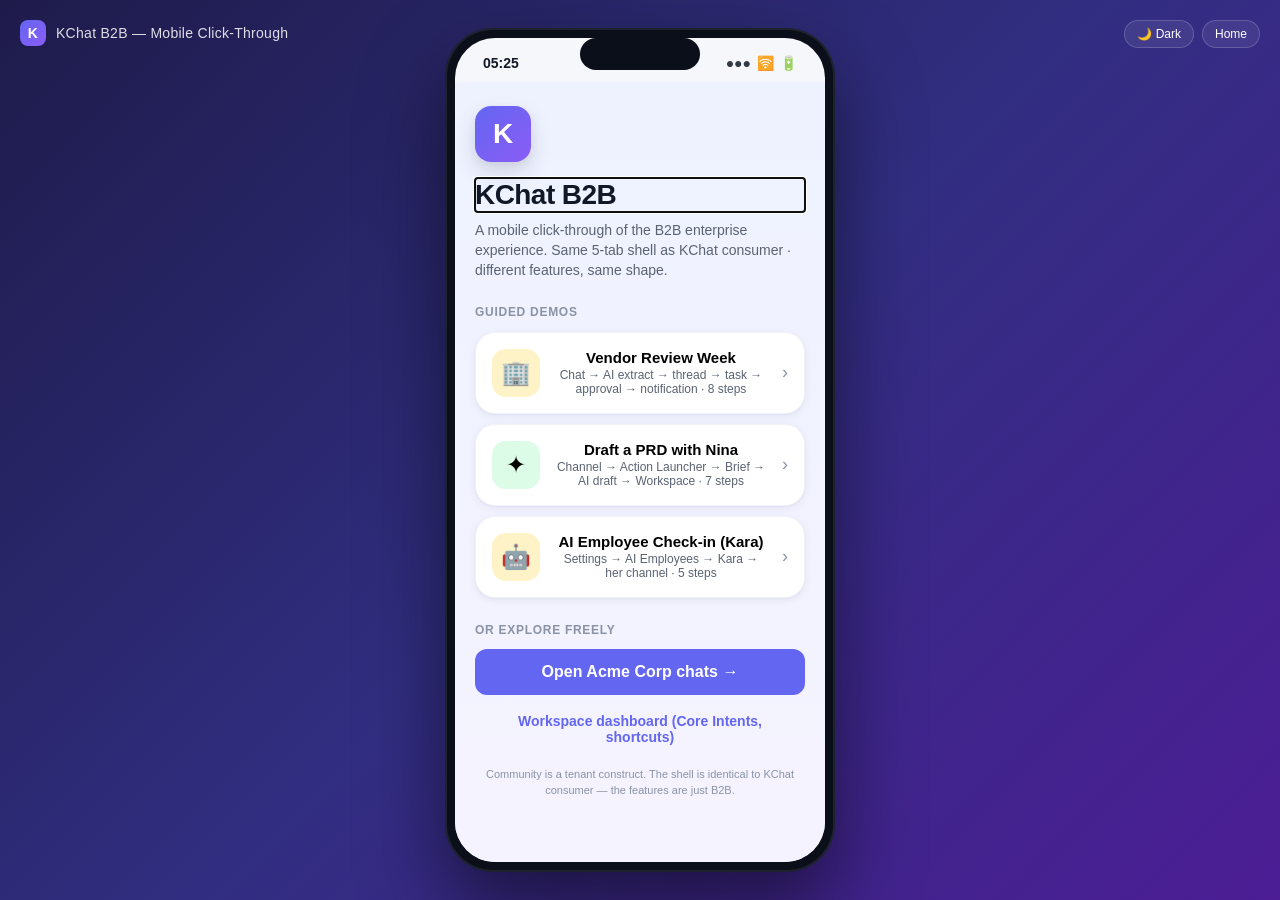
==== commit a85e8395: "feat(mobile): make channel-list the Message-tab landing (chat-first home) - onTabClick('chats') now " ====
--- a/mobile/index.html
+++ b/mobile/index.html
@@ -73,14 +73,15 @@
           </button>
 
           <div class="launcher-section-title">Or explore freely</div>
-          <button class="btn btn-primary btn-full btn-lg" onclick="KApp.show('home')">Open Acme Corp workspace →</button>
+          <button class="btn btn-primary btn-full btn-lg" onclick="KApp.show('channel-list')">Open Acme Corp chats →</button>
+          <button class="btn btn-ghost btn-full" onclick="KApp.show('home')" style="margin-top:8px;">Workspace dashboard (Core Intents, shortcuts)</button>
           <div class="text-xs muted-2" style="text-align:center; margin-top:12px;">
             Community is a tenant construct. The shell is identical to KChat consumer — the features are just B2B.
           </div>
         </div>
       </section>
 
-      <!-- SCREEN: home (workspace home — Message tab) -->
+      <!-- SCREEN: home (workspace dashboard — reachable from the 🏠 icon in the channel-list topbar and the launcher's secondary button. NOT the Message-tab landing; that's #channel-list.) -->
       <section class="screen" id="screen-home">
         <div class="topbar messages-topbar">
           <div class="title">Acme Corp<div class="subtitle">Ken Nguyen · @ken</div></div>
@@ -170,48 +171,19 @@
         <button class="fab" onclick="KApp.show('action-launcher')" aria-label="New message or action">+</button>
       </section>
 
-      <!-- SCREEN: channel-list -->
+      <!-- SCREEN: channel-list (JS-rendered in SCREEN_ENTER['channel-list']) -->
       <section class="screen" id="screen-channel-list">
-        <div class="topbar">
+        <div class="topbar" data-channel-list-topbar>
           <button class="back-btn" onclick="KApp.back()" aria-label="Back">‹</button>
-          <div class="title">Channels<div class="subtitle">Acme Corp · 9 channels · 5 domains</div></div>
-          <div class="actions"><button onclick="KApp.show('search')" aria-label="Search">🔎</button></div>
-        </div>
-        <div class="content">
-          <div class="domain-group">
-            <div class="domain-header"><span>Operations</span><span class="chevron">▾</span></div>
-            <div class="domain-channels">
-              <div class="channel-row" onclick="KApp.show('channel-chat')"><span class="channel-hash">#</span><div class="info"><div class="name">vendor-management</div><div class="last">14 members · AI: Kara</div></div><span class="tab-badge" style="position:static;">4</span></div>
-              <div class="channel-row" onclick="KApp.show('channel-chat')"><span class="channel-hash">#</span><div class="info"><div class="name">logistics</div><div class="last">9 members · AI: Kara</div></div><span class="tab-badge" style="position:static;">1</span></div>
-              <div class="channel-row" onclick="KApp.show('channel-chat')"><span class="channel-hash">#</span><div class="info"><div class="name">compliance</div><div class="last">6 members</div></div></div>
-            </div>
-          </div>
-          <div class="domain-group">
-            <div class="domain-header"><span>Sales</span><span class="chevron">▾</span></div>
-            <div class="domain-channels">
-              <div class="channel-row" onclick="KApp.show('channel-chat')"><span class="channel-hash">#</span><div class="info"><div class="name">pipeline</div><div class="last">11 members · AI: Mika</div></div><span class="tab-badge" style="position:static;">2</span></div>
-              <div class="channel-row" onclick="KApp.show('channel-chat')"><span class="channel-hash">#</span><div class="info"><div class="name">deals</div><div class="last">7 members · AI: Mika</div></div><span class="tab-badge" style="position:static;">1</span></div>
-            </div>
-          </div>
-          <div class="domain-group">
-            <div class="domain-header"><span>Product</span><span class="chevron">▾</span></div>
-            <div class="domain-channels">
-              <div class="channel-row" onclick="KApp.show('channel-chat')"><span class="channel-hash">#</span><div class="info"><div class="name">roadmap</div><div class="last">10 members · AI: Nina</div></div></div>
-              <div class="channel-row" onclick="KApp.show('channel-chat')"><span class="channel-hash">#</span><div class="info"><div class="name">specs</div><div class="last">12 members · AI: Nina</div></div><span class="tab-badge" style="position:static;">3</span></div>
-            </div>
-          </div>
-          <div class="domain-group">
-            <div class="domain-header"><span>People</span><span class="chevron">▾</span></div>
-            <div class="domain-channels">
-              <div class="channel-row" onclick="KApp.show('channel-chat')"><span class="channel-hash">#</span><div class="info"><div class="name">hr-people</div><div class="last">8 members · AI: Hana</div></div><span class="tab-badge" style="position:static;">1</span></div>
-            </div>
-          </div>
-          <div class="domain-group">
-            <div class="domain-header"><span>Finance</span><span class="chevron">▾</span></div>
-            <div class="domain-channels">
-              <div class="channel-row" onclick="KApp.show('channel-chat')"><span class="channel-hash">#</span><div class="info"><div class="name">finance</div><div class="last">5 members · AI: Finn</div></div></div>
-            </div>
-          </div>
+          <div class="title" data-channel-list-title>Acme Corp<div class="subtitle" data-channel-list-subtitle>General · 248 members</div></div>
+          <div class="actions">
+            <button onclick="KApp.show('home')" aria-label="Workspace dashboard">⊞</button>
+            <button onclick="KApp.show('search')" aria-label="Search">🔎</button>
+          </div>
+        </div>
+        <div class="content">
+          <div data-community-strip></div>
+          <div data-channel-list-body></div>
         </div>
       </section>
 
--- a/mobile/css/components.css
+++ b/mobile/css/components.css
@@ -2304,6 +2304,135 @@
 .channel-row .last { font-size: 12px; color: var(--k-text-3); white-space: nowrap; overflow: hidden; text-overflow: ellipsis; }
 .channel-row .time { font-size: 11px; color: var(--k-text-3); font-variant-numeric: tabular-nums; }
 
+/* Community/tenant icon strip — horizontal scroll above the channel
+   list, matching the real KChat app. Each icon is a tenant; the
+   leading chat bubble represents the current messages view and the
+   trailing "+" opens a join-community flow. */
+.community-strip {
+  display: flex;
+  gap: 12px;
+  padding: 6px 2px 14px;
+  margin: 0 -4px 8px;
+  overflow-x: auto;
+  scrollbar-width: none;
+  border-bottom: 1px solid var(--k-border-2);
+}
+.community-strip::-webkit-scrollbar { display: none; }
+.community-icon {
+  flex-shrink: 0;
+  display: flex;
+  flex-direction: column;
+  align-items: center;
+  gap: 4px;
+  background: transparent;
+  border: none;
+  padding: 2px;
+  cursor: pointer;
+  min-width: 58px;
+}
+.community-icon-inner {
+  width: 48px; height: 48px;
+  border-radius: 50%;
+  display: inline-flex; align-items: center; justify-content: center;
+  font-size: 16px;
+  font-weight: 700;
+  border: 2px solid transparent;
+  background: var(--k-primary-50);
+  color: var(--k-primary);
+  transition: border-color 150ms, box-shadow 150ms;
+}
+.community-icon.active .community-icon-inner,
+.community-icon.active-chat .community-icon-inner {
+  border-color: var(--k-primary);
+  box-shadow: 0 0 0 2px var(--k-surface), 0 0 0 4px var(--k-primary);
+}
+.community-icon-label {
+  font-size: 10.5px;
+  color: var(--k-text-3);
+  font-weight: 600;
+  max-width: 58px;
+  white-space: nowrap;
+  overflow: hidden;
+  text-overflow: ellipsis;
+}
+.community-icon.active .community-icon-label { color: var(--k-primary); }
+.community-icon.plus .community-icon-inner {
+  background: transparent;
+  border: 2px dashed var(--k-border);
+  color: var(--k-text-3);
+  font-size: 22px;
+  font-weight: 300;
+}
+.community-icon.active-chat { cursor: default; }
+
+/* Channel-list section title (between pinned + Joined groups sections) */
+.channel-section-title {
+  margin: 12px 4px 6px;
+  font-size: 12px;
+  font-weight: 700;
+  color: var(--k-text-2);
+  text-transform: none;
+  letter-spacing: 0;
+}
+
+/* Rich channel row — circular avatar on the left, name + time on top
+   right, preview + unread badge on bottom right. Replaces the flat
+   "# hash" row for the KChat-style messaging look. */
+.channel-row-rich {
+  align-items: stretch;
+  gap: 12px;
+  padding: 10px 12px;
+  min-height: 60px;
+}
+.channel-avatar {
+  width: 40px; height: 40px;
+  border-radius: 50%;
+  display: inline-flex; align-items: center; justify-content: center;
+  font-size: 15px;
+  font-weight: 700;
+  flex-shrink: 0;
+}
+.channel-row-rich .info {
+  display: flex;
+  flex-direction: column;
+  justify-content: center;
+  gap: 2px;
+  min-width: 0;
+}
+.channel-row-rich .row-top,
+.channel-row-rich .row-bot {
+  display: flex;
+  align-items: center;
+  gap: 8px;
+  min-width: 0;
+}
+.channel-row-rich .row-top .name {
+  flex: 1;
+  min-width: 0;
+  white-space: nowrap;
+  overflow: hidden;
+  text-overflow: ellipsis;
+}
+.channel-row-rich .row-top .time {
+  flex-shrink: 0;
+  color: var(--k-text-3);
+}
+.channel-row-rich .row-bot .last {
+  flex: 1;
+  min-width: 0;
+}
+.channel-row-rich .row-bot .tab-badge {
+  flex-shrink: 0;
+}
+
+/* Pinned announcement channel emphasis */
+.pinned-group .domain-header { color: var(--k-primary); }
+.channel-row-rich.pinned {
+  background: linear-gradient(180deg, var(--k-primary-50) 0%, var(--k-surface) 100%);
+  border-color: var(--k-primary-50);
+}
+.channel-row-rich.pinned .name { color: var(--k-text); }
+
 /* Tenant switcher avatars */
 .avatar {
   width: 40px; height: 40px;
